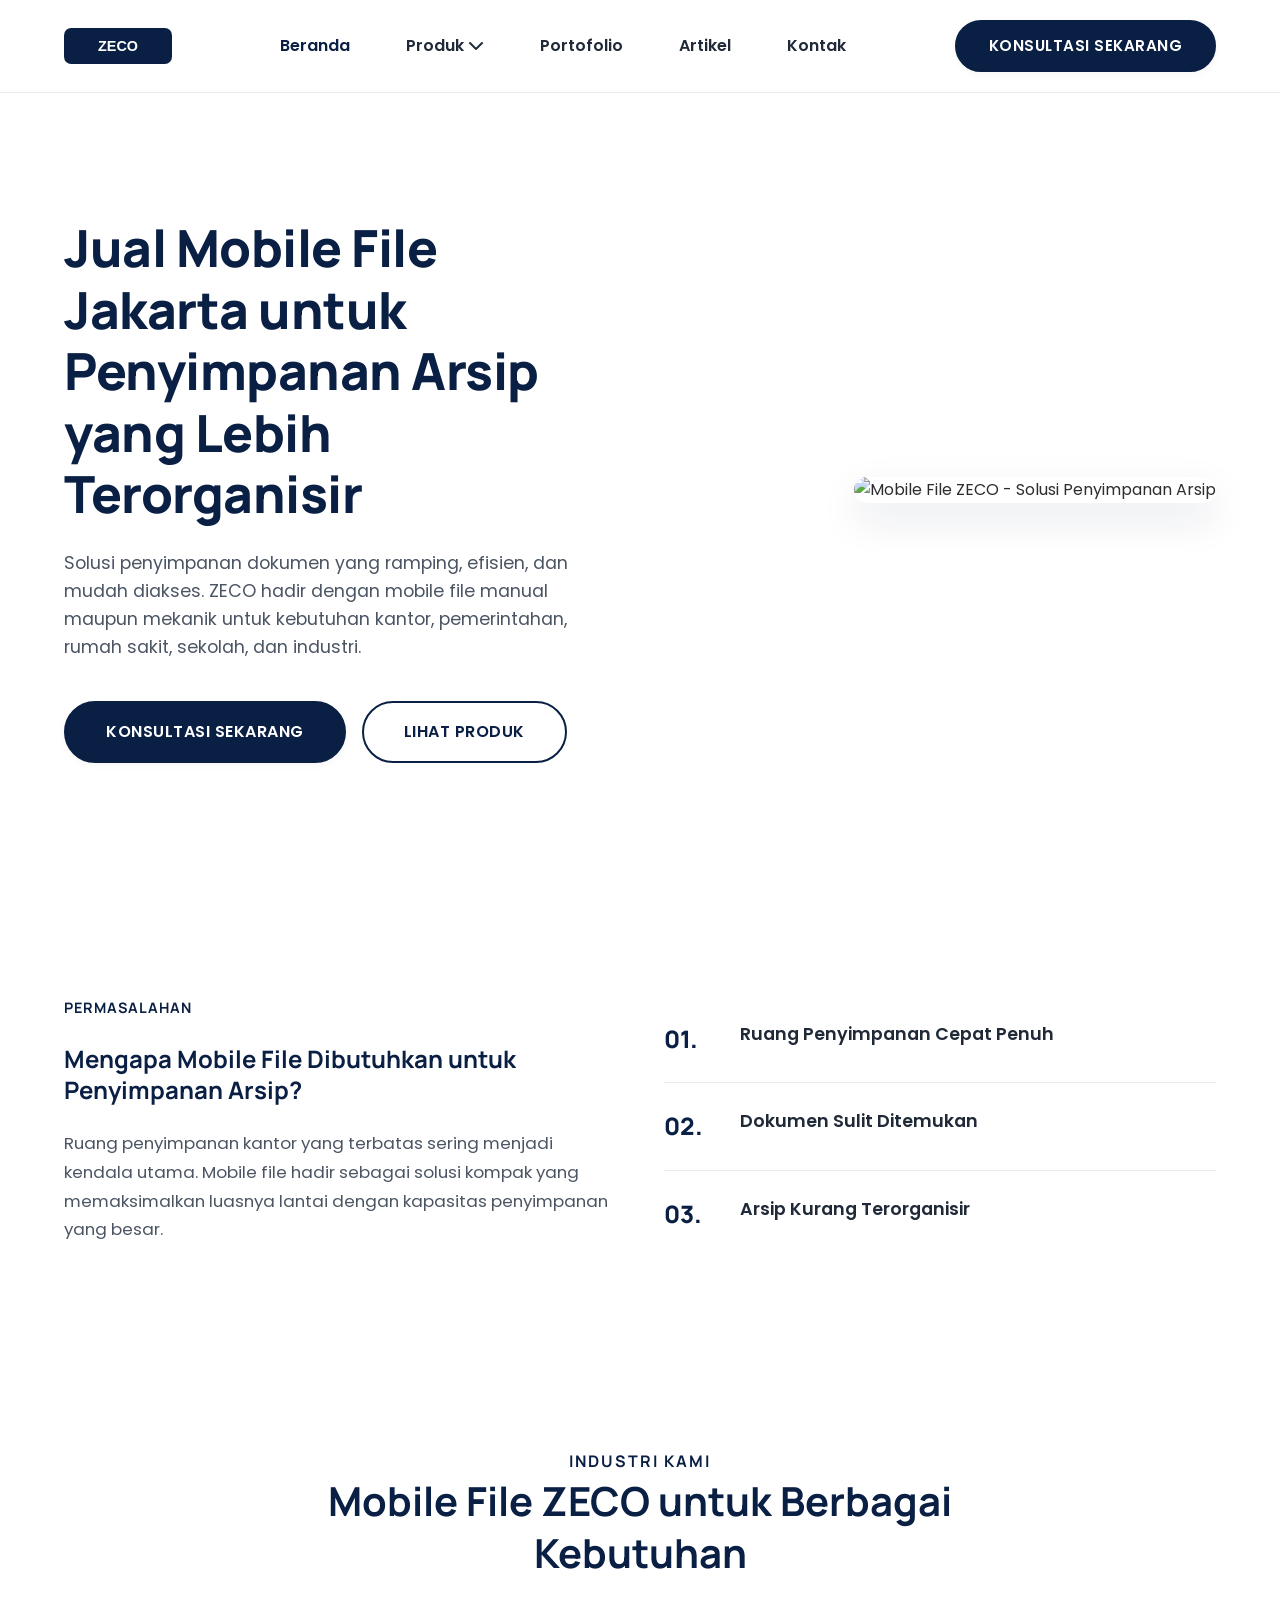
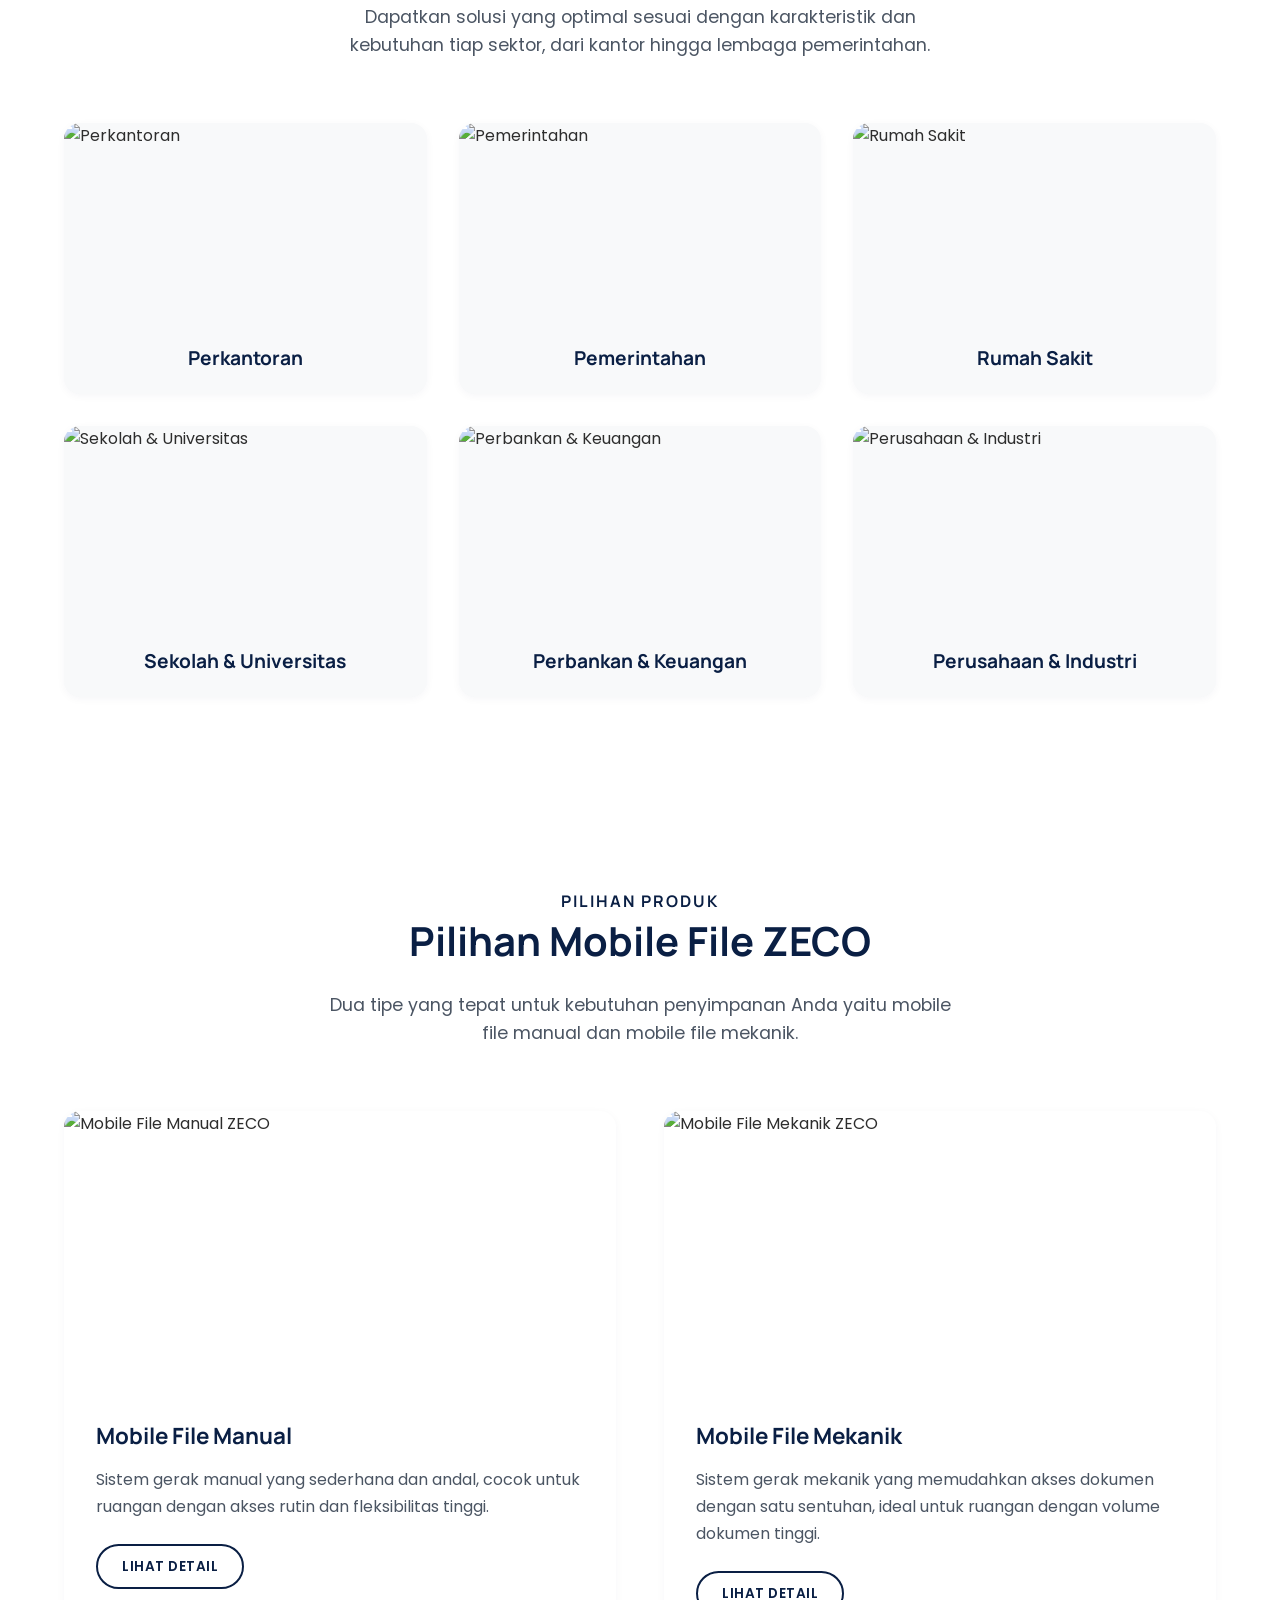
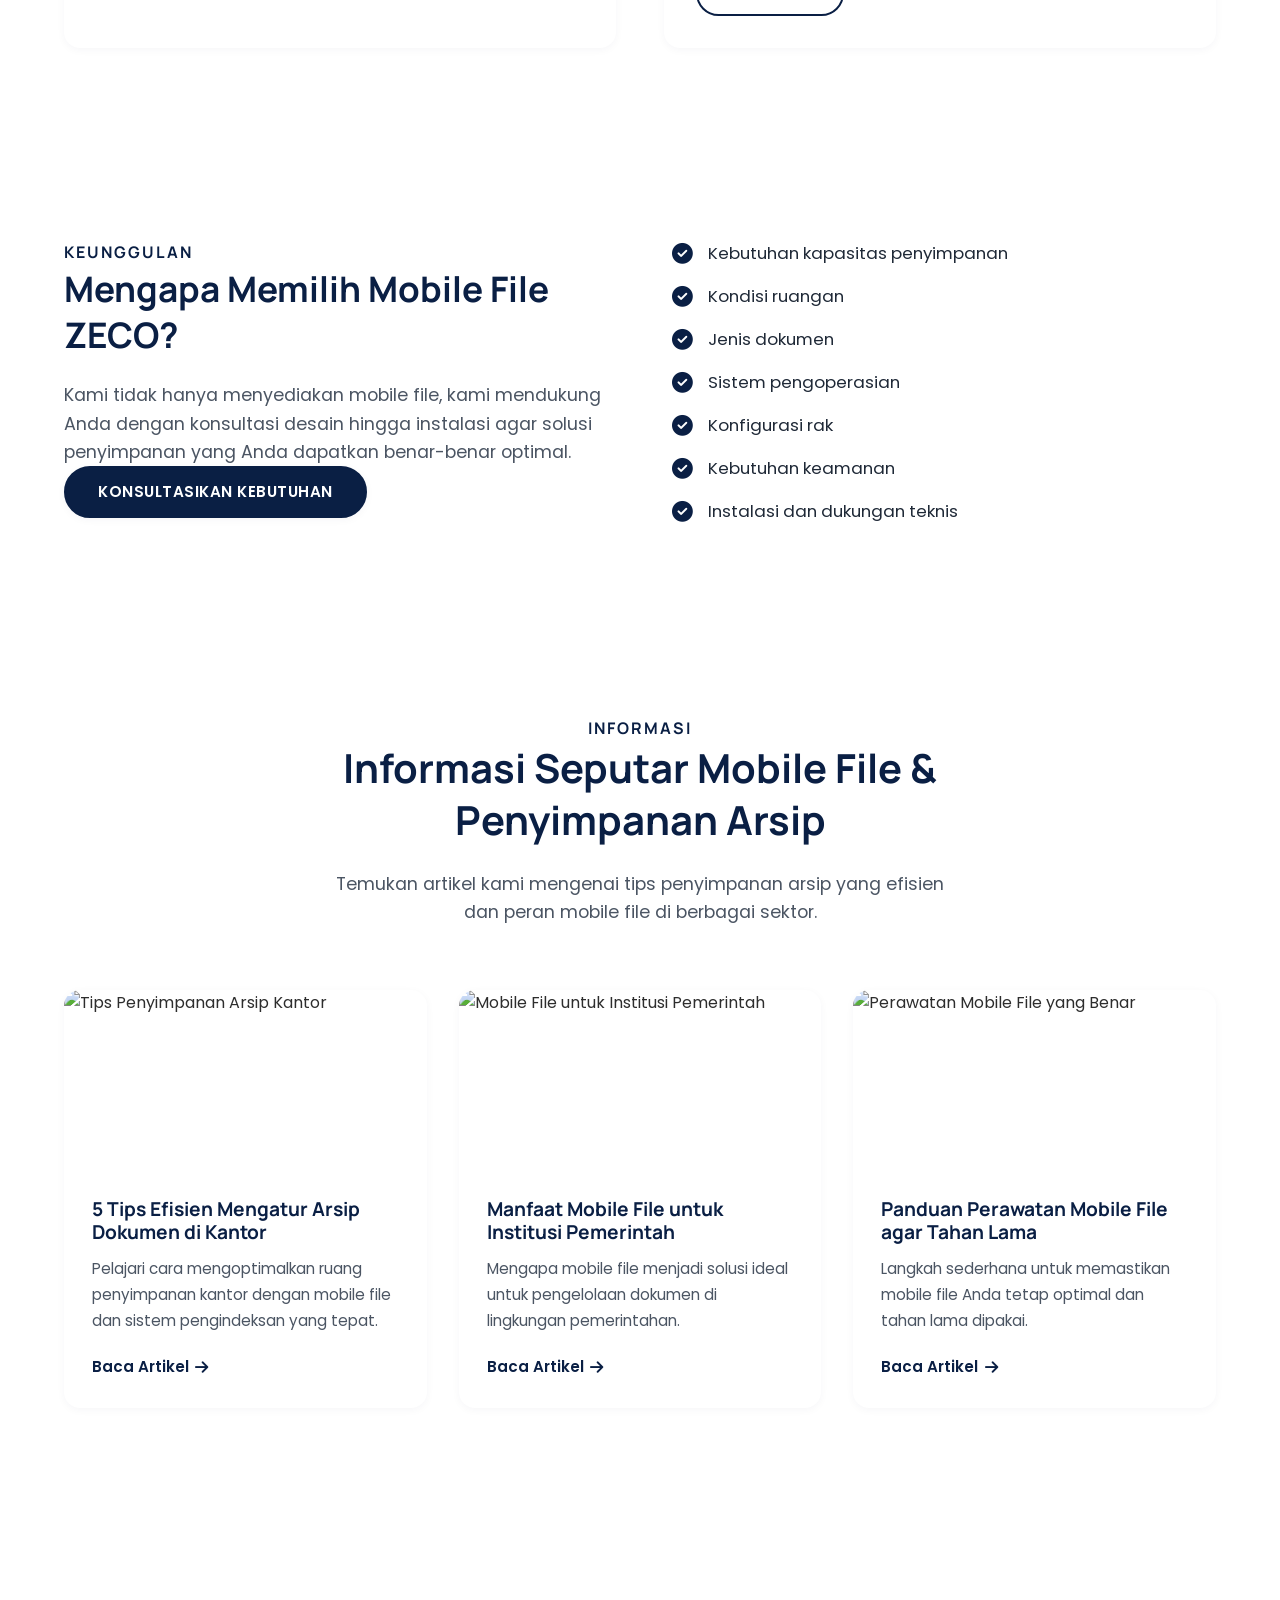
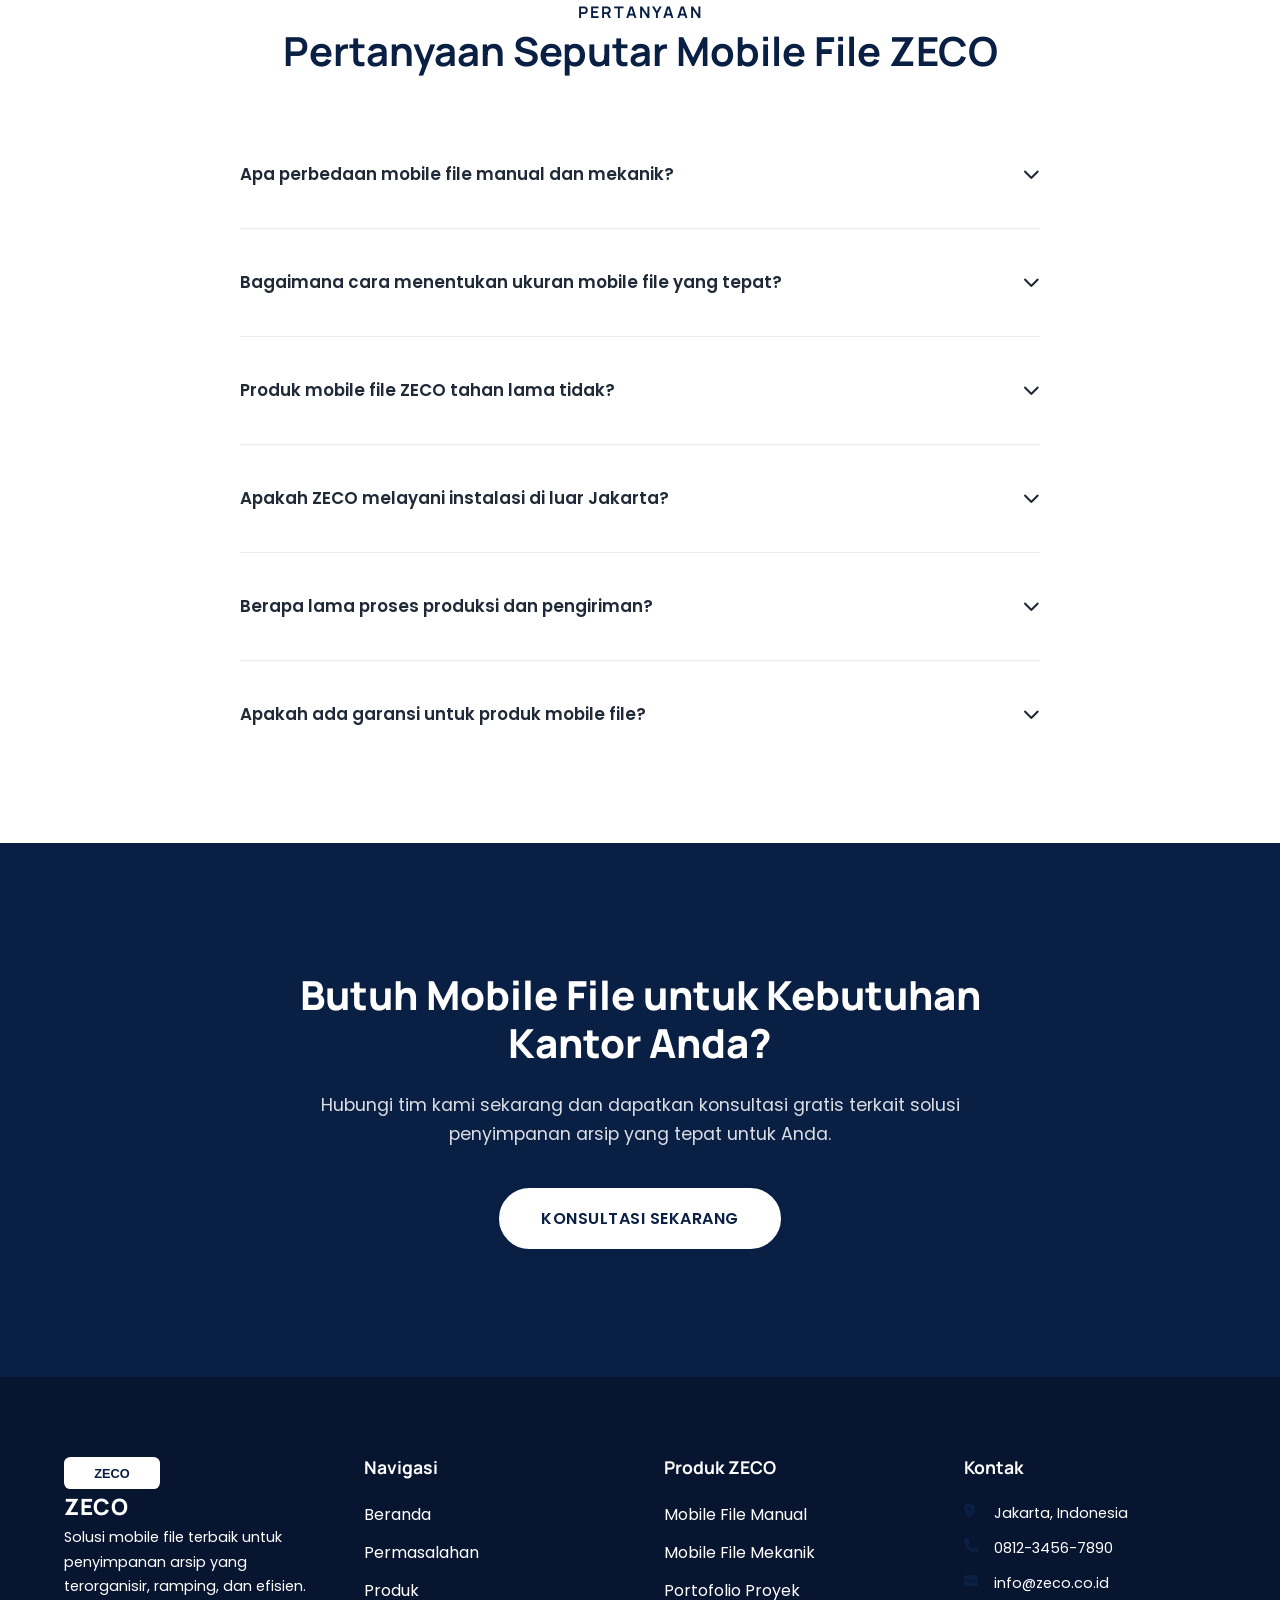
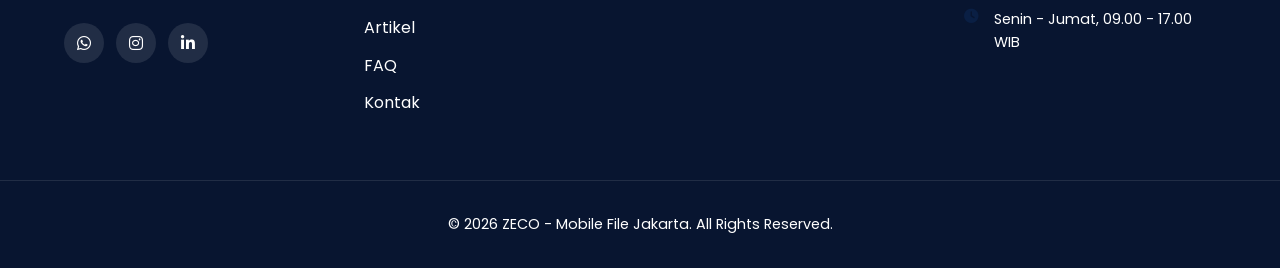
==== index.html @ 50d7a1a8 "Add files via upload" ====
<!DOCTYPE html>
<html lang="id">

<head>
    <meta charset="UTF-8">
    <meta name="viewport" content="width=device-width, initial-scale=1.0">
    <meta name="description" content="Jual Mobile File Jakarta untuk Penyimpanan Arsip yang Lebih Terorganisir - ZECO">
    <title>Jual Mobile File Jakarta &mdash; ZECO</title>
    <link rel="preconnect" href="https://fonts.googleapis.com">
    <link rel="preconnect" href="https://fonts.gstatic.com" crossorigin>
    <link href="https://fonts.googleapis.com/css2?family=Manrope:wght@300;400;500;600;700;800&family=Poppins:wght@300;400;500;600;700&display=swap" rel="stylesheet">
    <link rel="stylesheet" href="style.css">
    <link rel="stylesheet" href="https://cdnjs.cloudflare.com/ajax/libs/font-awesome/6.5.0/css/all.min.css">
</head>

<body>
    <!-- Preloader -->
    <div id="preloader">
        <div class="preloader-spinner"></div>
    </div>

    <!-- Header / Navigation -->
    <header class="header" id="header">
        <div class="container header-inner">
                        <div class="logo">
                <img src="logo-zeco.svg" alt="ZECO Logo" class="logo-img">
            </div>
            <nav class="navbar" id="navbar">
                <ul class="nav-menu">
                    <li class="nav-item"><a href="#home" class="nav-link active">Beranda</a></li>
                    <li class="nav-item dropdown">
                        <a href="#" class="nav-link drop-toggle">Produk <i class="fas fa-chevron-down dropdown-icon"></i></a>
                        <ul class="dropdown-menu">
                            <li><a href="#manual">Mobile File Manual</a></li>
                            <li><a href="#mekanik">Mobile File Mekanik</a></li>
                        </ul>
                    </li>
                    <li class="nav-item"><a href="#portfolio" class="nav-link">Portofolio</a></li>
                    <li class="nav-item"><a href="#articles" class="nav-link">Artikel</a></li>
                    <li class="nav-item"><a href="#contact" class="nav-link">Kontak</a></li>
                </ul>
                <div class="nav-close" id="nav-close"><i class="fas fa-times"></i></div>
            </nav>
            <div class="nav-toggle" id="nav-toggle"><i class="fas fa-bars"></i></div>
            <a href="#contact" class="btn btn-primary nav-btn">Konsultasi Sekarang</a>
        </div>
    </header>

    <!-- Hero Section -->
    <section class="hero" id="home">
        <div class="container hero-inner">
            <div class="hero-text animate-on-scroll">
                <h1 class="hero-title">Jual Mobile File Jakarta untuk Penyimpanan Arsip yang Lebih Terorganisir</h1>
                <p class="hero-description">
                    Solusi penyimpanan dokumen yang ramping, efisien, dan mudah diakses.
                    ZECO hadir dengan mobile file manual maupun mekanik untuk kebutuhan
                    kantor, pemerintahan, rumah sakit, sekolah, dan industri.
                </p>
                <div class="hero-buttons">
                    <a href="#contact" class="btn btn-primary btn-lg">Konsultasi Sekarang</a>
                    <a href="#choices" class="btn btn-outline btn-lg">Lihat Produk</a>
                </div>
            </div>
            <div class="hero-image animate-on-scroll">
                <img src="images/mobile-file-hero.png" alt="Mobile File ZECO - Solusi Penyimpanan Arsip">
            </div>
        </div>
    </section>


    
    <!-- Permasalahan Section -->
    <section class="section problems" id="problems">
        <div class="container">
            <div class="problems-grid">
                <div class="problems-text animate-on-scroll">
                    <span class="label">Permasalahan</span>
                    <h2 class="problems-title">Mengapa Mobile File Dibutuhkan untuk Penyimpanan Arsip?</h2>
                    <p class="problems-description">
                        Ruang penyimpanan kantor yang terbatas sering menjadi kendala utama.
                        Mobile file hadir sebagai solusi kompak yang memaksimalkan luasnya
                        lantai dengan kapasitas penyimpanan yang besar.
                    </p>
                </div>
                <div class="problems-list animate-on-scroll" style="animation-delay: 0.1s">
                    <div class="problem-item">
                        <span class="problem-number">01.</span>
                        <p class="problem-text">Ruang Penyimpanan Cepat Penuh</p>
                    </div>
                    <div class="problem-divider"></div>
                    <div class="problem-item" style="animation-delay: 0.2s">
                        <span class="problem-number">02.</span>
                        <p class="problem-text">Dokumen Sulit Ditemukan</p>
                    </div>
                    <div class="problem-divider"></div>
                    <div class="problem-item" style="animation-delay: 0.3s">
                        <span class="problem-number">03.</span>
                        <p class="problem-text">Arsip Kurang Terorganisir</p>
                    </div>
                </div>
            </div>
        </div>
    </section>



    <!-- Mobile File ZECO untuk Berbagai Kebutuhan -->
    <section class="section industries" id="portfolio">
        <div class="container">
            <div class="section-header">
                <span class="section-subtitle">Industri Kami</span>
                <h2 class="section-title">Mobile File ZECO untuk Berbagai Kebutuhan</h2>
                <p class="section-description">
                    Dapatkan solusi yang optimal sesuai dengan karakteristik dan kebutuhan
                    tiap sektor, dari kantor hingga lembaga pemerintahan.
                </p>
            </div>

            <div class="industries-grid">
                <div class="industry-card animate-on-scroll">
                    <div class="industry-image">
                        <img src="industry-office.jpg" alt="Perkantoran">
                    </div>
                    <h3 class="industry-title">Perkantoran</h3>
                </div>

                <div class="industry-card animate-on-scroll" style="animation-delay: 0.1s">
                    <div class="industry-image">
                        <img src="industry-government.jpg" alt="Pemerintahan">
                    </div>
                    <h3 class="industry-title">Pemerintahan</h3>
                </div>

                <div class="industry-card animate-on-scroll" style="animation-delay: 0.2s">
                    <div class="industry-image">
                        <img src="industry-hospital.jpg" alt="Rumah Sakit">
                    </div>
                    <h3 class="industry-title">Rumah Sakit</h3>
                </div>

                <div class="industry-card animate-on-scroll" style="animation-delay: 0.3s">
                    <div class="industry-image">
                        <img src="industry-school.jpg" alt="Sekolah & Universitas">
                    </div>
                    <h3 class="industry-title">Sekolah &amp; Universitas</h3>
                </div>

                <div class="industry-card animate-on-scroll" style="animation-delay: 0.4s">
                    <div class="industry-image">
                        <img src="industry-banking.jpg" alt="Perbankan & Keuangan">
                    </div>
                    <h3 class="industry-title">Perbankan &amp; Keuangan</h3>
                </div>

                <div class="industry-card animate-on-scroll" style="animation-delay: 0.5s">
                    <div class="industry-image">
                        <img src="industry-company.jpg" alt="Perusahaan & Industri">
                    </div>
                    <h3 class="industry-title">Perusahaan &amp; Industri</h3>
                </div>
            </div>
        </div>
    </section>


    <!-- Pilihan Mobile File ZECO -->
    <section class="section choices" id="choices">
        <div class="container">
            <div class="section-header">
                <span class="section-subtitle">Pilihan Produk</span>
                <h2 class="section-title">Pilihan Mobile File ZECO</h2>
                <p class="section-description">
                    Dua tipe yang tepat untuk kebutuhan penyimpanan Anda yaitu
                    mobile file manual dan mobile file mekanik.
                </p>
            </div>

            <div class="choices-grid">
                <div class="choice-card animate-on-scroll">
                    <div class="choice-image">
                        <img src="mobile-file-manual.jpg" alt="Mobile File Manual ZECO">
                    </div>
                    <div class="choice-content">
                        <h3 class="choice-title">Mobile File Manual</h3>
                        <p class="choice-description">
                            Sistem gerak manual yang sederhana dan andal, cocok untuk
                            ruangan dengan akses rutin dan fleksibilitas tinggi.
                        </p>
                        <a href="#contact" class="btn btn-outline btn-sm">Lihat Detail</a>
                    </div>
                </div>

                <div class="choice-card animate-on-scroll" style="animation-delay: 0.2s">
                    <div class="choice-image">
                        <img src="mobile-file-mekanik.jpg" alt="Mobile File Mekanik ZECO">
                    </div>
                    <div class="choice-content">
                        <h3 class="choice-title">Mobile File Mekanik</h3>
                        <p class="choice-description">
                            Sistem gerak mekanik yang memudahkan akses dokumen dengan
                            satu sentuhan, ideal untuk ruangan dengan volume dokumen
                            tinggi.
                        </p>
                        <a href="#contact" class="btn btn-outline btn-sm">Lihat Detail</a>
                    </div>
                </div>
            </div>
        </div>
    </section>


    <!-- Mengapa Memilih Mobile File ZECO? -->
    <section class="section why-choose" id="why-choose">
        <div class="container">
            <div class="why-grid">
                <div class="why-text animate-on-scroll">
                    <span class="section-subtitle">Keunggulan</span>
                    <h2 class="section-title why-title">Mengapa Memilih Mobile File ZECO?</h2>
                    <p class="section-description">
                        Kami tidak hanya menyediakan mobile file, kami mendukung
                        Anda dengan konsultasi desain hingga instalasi agar solusi
                        penyimpanan yang Anda dapatkan benar-benar optimal.
                    </p>
                    <a href="#contact" class="btn btn-primary">Konsultasikan Kebutuhan</a>
                </div>

                <div class="why-checklist animate-on-scroll" style="animation-delay: 0.2s">
                    <ul class="checklist">
                        <li class="checklist-item">
                            <i class="fas fa-check-circle"></i>
                            <span>Kebutuhan kapasitas penyimpanan</span>
                        </li>
                        <li class="checklist-item">
                            <i class="fas fa-check-circle"></i>
                            <span>Kondisi ruangan</span>
                        </li>
                        <li class="checklist-item">
                            <i class="fas fa-check-circle"></i>
                            <span>Jenis dokumen</span>
                        </li>
                        <li class="checklist-item">
                            <i class="fas fa-check-circle"></i>
                            <span>Sistem pengoperasian</span>
                        </li>
                        <li class="checklist-item">
                            <i class="fas fa-check-circle"></i>
                            <span>Konfigurasi rak</span>
                        </li>
                        <li class="checklist-item">
                            <i class="fas fa-check-circle"></i>
                            <span>Kebutuhan keamanan</span>
                        </li>
                        <li class="checklist-item">
                            <i class="fas fa-check-circle"></i>
                            <span>Instalasi dan dukungan teknis</span>
                        </li>
                    </ul>
                </div>
            </div>
        </div>
    </section>


    <!-- Artikel Section -->
    <section class="section articles" id="articles">
        <div class="container">
            <div class="section-header">
                <span class="section-subtitle">Informasi</span>
                <h2 class="section-title">Informasi Seputar Mobile File &amp; Penyimpanan Arsip</h2>
                <p class="section-description">
                    Temukan artikel kami mengenai tips penyimpanan arsip yang
                    efisien dan peran mobile file di berbagai sektor.
                </p>
            </div>

            <div class="articles-grid">
                <div class="article-card animate-on-scroll">
                    <div class="article-image">
                        <img src="article-1.jpg" alt="Tips Penyimpanan Arsip Kantor">
                    </div>
                    <div class="article-content">
                        <h3 class="article-title">5 Tips Efisien Mengatur Arsip Dokumen di Kantor</h3>
                        <p class="article-description">
                            Pelajari cara mengoptimalkan ruang penyimpanan kantor
                            dengan mobile file dan sistem pengindeksan yang tepat.
                        </p>
                        <a href="#" class="article-link">Baca Artikel <i class="fas fa-arrow-right"></i></a>
                    </div>
                </div>

                <div class="article-card animate-on-scroll" style="animation-delay: 0.1s">
                    <div class="article-image">
                        <img src="article-2.jpg" alt="Mobile File untuk Institusi Pemerintah">
                    </div>
                    <div class="article-content">
                        <h3 class="article-title">Manfaat Mobile File untuk Institusi Pemerintah</h3>
                        <p class="article-description">
                            Mengapa mobile file menjadi solusi ideal untuk
                            pengelolaan dokumen di lingkungan pemerintahan.
                        </p>
                        <a href="#" class="article-link">Baca Artikel <i class="fas fa-arrow-right"></i></a>
                    </div>
                </div>

                <div class="article-card animate-on-scroll" style="animation-delay: 0.2s">
                    <div class="article-image">
                        <img src="article-3.jpg" alt="Perawatan Mobile File yang Benar">
                    </div>
                    <div class="article-content">
                        <h3 class="article-title">Panduan Perawatan Mobile File agar Tahan Lama</h3>
                        <p class="article-description">
                            Langkah sederhana untuk memastikan mobile file Anda
                            tetap optimal dan tahan lama dipakai.
                        </p>
                        <a href="#" class="article-link">Baca Artikel <i class="fas fa-arrow-right"></i></a>
                    </div>
                </div>
            </div>
        </div>
    </section>


    <!-- FAQ Section -->
    <section class="section faq" id="faq">
        <div class="container">
            <div class="section-header">
                <span class="section-subtitle">Pertanyaan</span>
                <h2 class="section-title">Pertanyaan Seputar Mobile File ZECO</h2>
            </div>

            <div class="faq-container">
                <div class="faq-item">
                    <div class="faq-question">
                        <span>Apa perbedaan mobile file manual dan mekanik?</span>
                        <i class="fas fa-chevron-down faq-icon"></i>
                    </div>
                    <div class="faq-answer">
                        <p>Mobile file manual digerakkan secara langsung oleh pengguna,
                            sedangkan mobile file mekanik menggunakan mekanisme roda
                            gigi atau sistem gesek untuk perpindahan yang lebih halus
                            dan mudah.</p>
                    </div>
                </div>

                <div class="faq-divider"></div>

                <div class="faq-item">
                    <div class="faq-question">
                        <span>Bagaimana cara menentukan ukuran mobile file yang tepat?</span>
                        <i class="fas fa-chevron-down faq-icon"></i>
                    </div>
                    <div class="faq-answer">
                        <p>Kami memberikan konsultasi gratis untuk menghitung
                            kebutuhan kapasitas, dimensi ruangan, dan jenis dokumen
                                                        agar mobile file yang dipilih memenuhi kebutuhan Anda.</p>
                    </div>
                </div>

                <div class="faq-divider"></div>

                <div class="faq-item">
                    <div class="faq-question">
                        <span>Produk mobile file ZECO tahan lama tidak?</span>
                        <i class="fas fa-chevron-down faq-icon"></i>
                    </div>
                    <div class="faq-answer">
                        <p>Ya. Mobile file ZECO dirancang menggunakan bahan
                            premium yang tahan lama, dilengkapi dengan sistem
                            melintas yang licin dan awut terukur untuk penggunaan
                            intensif.</p>
                    </div>
                </div>

                <div class="faq-divider"></div>

                <div class="faq-item">
                    <div class="faq-question">
                        <span>Apakah ZECO melayani instalasi di luar Jakarta?</span>
                        <i class="fas fa-chevron-down faq-icon"></i>
                    </div>
                    <div class="faq-answer">
                        <p>ZECO melayani penyampaian dan instalasi mobile file
                            ke seluruh wilayah Jabodetabek dan kota-kota besar
                            di Indonesia. Silakan konsultasi wilayah Anda.</p>
                    </div>
                </div>

                <div class="faq-divider"></div>

                <div class="faq-item">
                    <div class="faq-question">
                        <span>Berapa lama proses produksi dan pengiriman?</span>
                        <i class="fas fa-chevron-down faq-icon"></i>
                    </div>
                    <div class="faq-answer">
                        <p>Produksi standar membutuhkan 4-6 minggu, sedangkan
                            pengiriman dan instalasi memakan waktu 1-2 minggu
                            tergantung lokasi. Kami juga menyediakan opsi ekspres.</p>
                    </div>
                </div>

                <div class="faq-divider"></div>

                <div class="faq-item">
                    <div class="faq-question">
                        <span>Apakah ada garansi untuk produk mobile file?</span>
                        <i class="fas fa-chevron-down faq-icon"></i>
                    </div>
                    <div class="faq-answer">
                        <p>ZECO memberikan garansi struktural selama 3 tahun dan
                            garansi mekanik selama 1 tahun untuk semua produk
                            mobile file kami.</p>
                    </div>
                </div>
            </div>
        </div>
    </section>

    <!-- CTA Section -->
    <section class="section cta" id="contact">
        <div class="container cta-content">
            <h2 class="cta-title">Butuh Mobile File untuk Kebutuhan Kantor Anda?</h2>
            <p class="cta-description">
                Hubungi tim kami sekarang dan dapatkan konsultasi gratis terkait
                solusi penyimpanan arsip yang tepat untuk Anda.
            </p>
            <a href="#contact" class="btn btn-primary btn-lg">Konsultasi Sekarang</a>
        </div>
    </section>


    <!-- Footer -->
    <footer class="footer">
        <div class="container footer-inner">
            <div class="footer-col footer-brand">
                <div class="footer-logo">
                    <img src="logo-zeco-white.svg" alt="ZECO Logo">
                    <span class="logo-text">ZECO</span>
                </div>
                <p class="footer-description">
                    Solusi mobile file terbaik untuk penyimpanan arsip yang
                    terorganisir, ramping, dan efisien.
                </p>
                <div class="social-links">
                    <a href="#"><i class="fab fa-whatsapp"></i></a>
                    <a href="#"><i class="fab fa-instagram"></i></a>
                    <a href="#"><i class="fab fa-linkedin-in"></i></a>
                </div>
            </div>

            <div class="footer-col">
                <h4 class="footer-title">Navigasi</h4>
                <ul class="footer-menu">
                    <li><a href="#home">Beranda</a></li>
                    <li><a href="#problems">Permasalahan</a></li>
                    <li><a href="#choices">Produk</a></li>
                    <li><a href="#articles">Artikel</a></li>
                    <li><a href="#faq">FAQ</a></li>
                    <li><a href="#contact">Kontak</a></li>
                </ul>
            </div>

            <div class="footer-col">
                <h4 class="footer-title">Produk ZECO</h4>
                <ul class="footer-menu">
                    <li><a href="#manual">Mobile File Manual</a></li>
                    <li><a href="#mekanik">Mobile File Mekanik</a></li>
                    <li><a href="#portfolio">Portofolio Proyek</a></li>
                </ul>
            </div>

            <div class="footer-col">
                <h4 class="footer-title">Kontak</h4>
                <ul class="footer-contact">
                    <li>
                        <i class="fas fa-map-marker-alt"></i>
                        <span>Jakarta, Indonesia</span>
                    </li>
                    <li>
                        <i class="fas fa-phone"></i>
                        <a href="https://wa.me/6281234567890">0812-3456-7890</a>
                    </li>
                    <li>
                        <i class="fas fa-envelope"></i>
                        <a href="mailto:info@zeco.co.id">info@zeco.co.id</a>
                    </li>
                    <li>
                        <i class="fas fa-clock"></i>
                        <span>Senin - Jumat, 09.00 - 17.00 WIB</span>
                    </li>
                </ul>
            </div>
        </div>

        <div class="footer-bottom">
            <div class="container">
                <p class="footer-copyright">
                    &copy; 2026 ZECO - Mobile File Jakarta. All Rights Reserved.
                </p>
            </div>
        </div>
    </footer>

    <!-- Back to Top -->
    <div class="back-to-top" id="backToTop">
        <i class="fas fa-arrow-up"></i>
    </div>

    <script src="script.js"></script>
</body>

</html>
---- style.css ----
/* ===== RESET & BASE ===== */
*,
*::before,
*::after {
    margin: 0;
    padding: 0;
    box-sizing: border-box;
}

html {
    scroll-behavior: smooth;
}

body {
    font-family: 'Poppins', sans-serif;
    font-size: 16px;
    line-height: 1.6;
    color: #2d2d2d;
    background-color: #ffffff;
    overflow-x: hidden;
    font-weight: 400;
}

h1, h2, h3, h4, h5, h6 {
    font-family: 'Manrope', sans-serif;
    font-weight: 700;
    line-height: 1.2;
}

img {
    max-width: 100%;
    display: block;
}

a {
    text-decoration: none;
    color: inherit;
}

ul {
    list-style: none;
}

button {
    cursor: pointer;
    border: none;
    background: none;
    font-family: inherit;
}

/* ===== COLORS ===== */
:root {
    --navy: #0a1f44;
    --navy-light: #1d3a78;
    --navy-dark: #081530;
    --white: #ffffff;
    --gray-light: #f8f9fa;
    --gray: #e8e9ec;
    --gray-dark: #6b7280;
    --text-dark: #1f2937;
    --text-light: #4b5563;
    --shadow-sm: 0 2px 8px rgba(10, 31, 68, 0.04);
    --shadow-md: 0 8px 24px rgba(10, 31, 68, 0.06);
    --shadow-lg: 0 16px 40px rgba(10, 31, 68, 0.1);
}

/* ===== CONTAINER ===== */
.container {
    width: min(90%, 1200px);
    margin-inline: auto;
}

.header-inner {
    display: flex;
    align-items: center;
    justify-content: space-between;
    padding-block: 1.25rem;
}

.section {
    padding-block: 6rem;
    position: relative;
}

.section-header {
    text-align: center;
    margin-bottom: 4rem;
}

.section-subtitle {
    color: var(--navy);
    font-weight: 700;
    font-size: 1rem;
    letter-spacing: 2px;
    text-transform: uppercase;
    margin-bottom: 1rem;
    font-family: 'Manrope', sans-serif;
}

.section-title {
    font-size: clamp(1.8rem, 4vw, 2.5rem);
    font-weight: 700;
    color: var(--navy);
    max-width: 720px;
    margin-inline: auto;
    line-height: 1.3;
}

.section-description {
    font-size: 1.1rem;
    color: var(--text-light);
    max-width: 640px;
    margin-inline: auto;
    margin-top: 1.5rem;
}

/* ===== PRELOADER ===== */
#preloader {
    position: fixed;
    inset: 0;
    background: var(--navy);
    display: flex;
    align-items: center;
    justify-content: center;
    z-index: 9999;
    transition: opacity 0.6s ease, visibility 0.6s ease;
}

#preloader.fade-out {
    opacity: 0;
    visibility: hidden;
}

.preloader-spinner {
    width: 48px;
    height: 48px;
    border: 3px solid rgba(255, 255, 255, 0.3);
    border-top-color: var(--white);
    border-radius: 50%;
    animation: spin 1s linear infinite;
}

@keyframes spin {
    to {
        transform: rotate(360deg);
    }
}

/* ===== HEADER / NAVIGATION ===== */
.header {
    position: fixed;
    top: 0;
    left: 0;
    width: 100%;
    background: rgba(255, 255, 255, 0.9);
    backdrop-filter: blur(12px);
    border-bottom: 1px solid var(--gray);
    z-index: 1000;
    transition: all 0.3s ease;
}

.header.scrolled {
    background: rgba(255, 255, 255, 0.95);
    box-shadow: var(--shadow-md);
    border-color: rgba(10, 31, 68, 0.08);
}

.logo {
    display: flex;
    align-items: center;
    gap: 0.75rem;
}

.logo-img {
    height: 36px;
    width: auto;
}

.logo-text {
    font-size: 1.4rem;
    font-weight: 800;
    color: var(--navy);
    font-family: 'Manrope', sans-serif;
    letter-spacing: 1px;
}

/* Navbar - Mobile First */
.navbar {
    position: fixed;
    inset: 0;
    background: var(--navy);
    display: flex;
    flex-direction: column;
    align-items: center;
    justify-content: center;
    gap: 2rem;
    z-index: 999;
    opacity: 0;
    visibility: hidden;
    transition: all 0.4s ease;
}

.navbar.active {
    opacity: 1;
    visibility: visible;
}

.nav-menu {
    display: none;
    flex-direction: column;
    gap: 1.5rem;
    text-align: center;
}

.navbar.active .nav-menu {
    display: flex;
}

.nav-link {
    font-size: 1.4rem;
    font-weight: 600;
    color: var(--white);
    padding: 0.5rem 1rem;
    border-radius: 6px;
    transition: all 0.3s ease;
}

.nav-link:hover {
    color: var(--navy);
    background: var(--white);
}

.nav-link.active {
    color: var(--navy);
    background: var(--white);
}

.nav-close {
    position: absolute;
    top: 1.5rem;
    right: 1.5rem;
    font-size: 1.5rem;
    color: var(--white);
    cursor: pointer;
}

.nav-toggle {
    display: block;
    font-size: 1.4rem;
    color: var(--navy);
    cursor: pointer;
}

.nav-btn {
    display: none;
}

/* Desktop Navigation (768px+) */
@media (min-width: 769px) {
    .navbar {
        position: static;
        display: block;
        background: transparent;
        flex-direction: row;
        align-items: center;
        justify-content: flex-end;
        gap: 0;
        width: auto;
        opacity: 1;
        visibility: visible;
        padding: 0;
    }

    .nav-menu {
        display: flex !important;
        flex-direction: row;
        gap: 1.5rem;
        text-align: left;
    }

    .nav-link {
        font-size: 1rem;
        color: var(--text-dark);
        padding: 0.5rem 1rem;
        border-radius: 6px;
    }

    .nav-link.active {
        color: var(--navy);
    }

    .nav-link:hover {
        color: var(--navy);
        background: var(--gray-light);
    }

    .nav-close {
        display: none;
    }

    .nav-toggle {
        display: none;
    }

        .nav-btn {
        display: inline-block;
    }
}

/* ===== DROPDOWN MENU ===== */
.dropdown {
    position: relative;
}

.dropdown-menu {
    position: absolute;
    top: 100%;
    right: 0;
    background: var(--white);
    border-radius: 12px;
    padding: 0.5rem;
    min-width: 200px;
    opacity: 0;
    visibility: hidden;
    transform: translateY(-10px);
    transition: all 0.3s ease;
    box-shadow: var(--shadow-lg);
    z-index: 10;
    border: 1px solid var(--gray);
}

.dropdown:hover .dropdown-menu,
.dropdown.open .dropdown-menu {
    opacity: 1;
    visibility: visible;
    transform: translateY(0);
}

.dropdown-menu a {
    display: block;
    padding: 0.75rem 1rem;
    font-size: 0.95rem;
    color: var(--text-dark);
    transition: all 0.2s ease;
}

.dropdown-menu a:hover {
    background: var(--navy);
    color: var(--white);
    border-radius: 8px;
}

.dropdown-icon {
    transition: transform 0.3s ease;
}

.dropdown:hover .dropdown-icon,
.dropdown.open .dropdown-icon {
    transform: rotate(180deg);
}

/* Mobile dropdown */
@media (max-width: 768px) {
    .dropdown-menu {
        position: static;
        opacity: 0;
        visibility: hidden;
        transform: none;
        box-shadow: none;
        border: none;
        padding: 0;
        min-width: 0;
        background: transparent;
        max-height: 0;
        overflow: hidden;
        transition: max-height 0.3s ease, opacity 0.3s ease;
    }

    .dropdown.open .dropdown-menu {
        max-height: 500px;
        opacity: 1;
        visibility: visible;
        display: block;
    }

    .dropdown-menu a {
        color: var(--text-light);
        padding: 0.5rem 1rem;
    }
}

/* ===== BUTTONS ===== */
.btn {
    display: inline-flex;
    align-items: center;
    justify-content: center;
    gap: 0.5rem;
    padding: 0.75rem 2rem;
    border-radius: 50px;
    font-weight: 600;
    font-size: 0.95rem;
    text-transform: uppercase;
    letter-spacing: 0.5px;
    transition: all 0.3s ease;
    border: 2px solid transparent;
    cursor: pointer;
    white-space: nowrap;
    font-family: 'Poppins', sans-serif;
}

.btn-primary {
    background: var(--navy);
    color: var(--white);
    border-color: var(--navy);
    box-shadow: var(--shadow-sm);
}

.btn-primary:hover {
    background: var(--navy-dark);
    border-color: var(--navy-dark);
    transform: translateY(-2px);
    box-shadow: var(--shadow-md);
}

.btn-outline {
    background: transparent;
    color: var(--navy);
    border-color: var(--navy);
}

.btn-outline:hover {
    background: var(--navy);
    color: var(--white);
    transform: translateY(-2px);
}

.btn-lg {
    padding: 1rem 2.5rem;
    font-size: 1rem;
    border-radius: 50px;
}

/* Button in CTA (white bg) */
.cta .btn-primary {
    background: var(--white);
    color: var(--navy);
    border-color: var(--white);
}

.cta .btn-primary:hover {
    background: #f0f4f8;
    color: var(--navy-dark);
}

/* ===== HERO SECTION ===== */
.hero {
    min-height: 100vh;
    display: flex;
    align-items: center;
    padding-top: 5rem;
}

.hero-inner {
    display: grid;
    grid-template-columns: 1fr 1fr;
    gap: 4rem;
    align-items: center;
}

.hero-title {
    font-size: clamp(2rem, 5vw, 3.2rem);
    font-weight: 800;
    color: var(--navy);
    letter-spacing: -0.5px;
    margin-bottom: 1.5rem;
    line-height: 1.2;
}

.hero-description {
    font-size: 1.1rem;
    color: var(--text-light);
    margin-bottom: 2.5rem;
    max-width: 560px;
}

.hero-buttons {
    display: flex;
    gap: 1rem;
    flex-wrap: wrap;
}

.hero-image {
    justify-self: end;
}

.hero-image img {
    max-width: 480px;
    width: 100%;
    border-radius: 16px;
    box-shadow: var(--shadow-lg);
}

/* ===== PROBLEMS SECTION ===== */
.problems-grid {
    display: grid;
    grid-template-columns: 1fr 1fr;
    gap: 3rem;
    align-items: start;
}

.problems-header {
    text-align: left;
    margin-bottom: 3rem;
    display: none;
}

.label {
    display: inline-block;
    color: var(--navy);
    font-weight: 700;
    font-size: 0.9rem;
    text-transform: uppercase;
    letter-spacing: 1px;
    font-family: 'Manrope', sans-serif;
    margin-bottom: 1.5rem;
}

.problems-text {
    display: flex;
    flex-direction: column;
}

.problems-title {
    font-size: clamp(1.2rem, 3vw, 1.5rem);
    font-weight: 700;
    color: var(--navy);
    margin-bottom: 1.5rem;
    line-height: 1.3;
    font-family: 'Manrope', sans-serif;
}

.problems-description {
    font-size: 1.05rem;
    color: var(--text-light);
    line-height: 1.7;
}

.problems-list {
    display: flex;
    flex-direction: column;
}

.problem-item {
    display: flex;
    align-items: flex-start;
    gap: 1rem;
    padding: 1.5rem 0;
}

.problem-number {
    font-size: 1.5rem;
    font-weight: 800;
    color: var(--navy);
    font-family: 'Manrope', sans-serif;
    min-width: 60px;
}

.problem-text {
    font-size: 1.1rem;
    font-weight: 600;
    color: var(--text-dark);
    margin: 0;
}

.problem-divider {
    width: 100%;
    height: 1px;
    background: var(--gray);
}

/* ===== INDUSTRIES GRID ===== */
.industries-grid {
    display: grid;
    grid-template-columns: repeat(3, 1fr);
    gap: 2rem;
}

.industry-card {
    background: var(--gray-light);
    border-radius: 16px;
    overflow: hidden;
    box-shadow: var(--shadow-sm);
    transition: all 0.3s ease;
    opacity: 0;
    transform: translateY(20px);
}

.industry-card.in-view {
    opacity: 1;
    transform: translateY(0);
}

.industry-card:hover {
    transform: translateY(-8px);
    box-shadow: var(--shadow-md);
}

.industry-image {
    width: 100%;
    height: 200px;
    overflow: hidden;
}

.industry-image img {
    width: 100%;
    height: 100%;
    object-fit: cover;
    transition: transform 0.5s ease;
}

.industry-card:hover .industry-image img {
    transform: scale(1.05);
}

.industry-title {
    font-size: 1.2rem;
    font-weight: 700;
    color: var(--navy);
    padding: 1.5rem;
    margin: 0;
    font-family: 'Manrope', sans-serif;
    text-align: center;
}

/* ===== ANIMATION ===== */
.animate-on-scroll {
    opacity: 0;
    transform: translateY(30px);
    transition: opacity 0.7s ease, transform 0.7s ease;
}


.animate-on-scroll.in-view {
    opacity: 1;
    transform: translateY(0);
}

/* ===== CHOICES SECTION ===== */
.choices-grid {
    display: grid;
    grid-template-columns: 1fr 1fr;
    gap: 3rem;
}

.choice-card {
    background: var(--white);
    border-radius: 16px;
    overflow: hidden;
    box-shadow: var(--shadow-sm);
    transition: all 0.3s ease;
    opacity: 0;
    transform: translateY(20px);
}

.choice-card.in-view {
    opacity: 1;
    transform: translateY(0);
}

.choice-card:hover {
    transform: translateY(-8px);
    box-shadow: var(--shadow-md);
}

.choice-image {
    width: 100%;
    height: 280px;
    overflow: hidden;
}

.choice-image img {
    width: 100%;
    height: 100%;
    object-fit: cover;
    transition: transform 0.5s ease;
}

.choice-card:hover .choice-image img {
    transform: scale(1.05);
}

.choice-content {
    padding: 2rem;
}

.choice-title {
    font-size: 1.4rem;
    font-weight: 700;
    color: var(--navy);
    margin-bottom: 1rem;
    font-family: 'Manrope', sans-serif;
}

.choice-description {
    font-size: 1rem;
    color: var(--text-light);
    margin-bottom: 1.5rem;
    line-height: 1.7;
}


.btn-sm {
    padding: 0.6rem 1.5rem;
    font-size: 0.85rem;
    border-radius: 40px;
}

/* ===== WHY CHOOSE SECTION ===== */
.why-grid {
    display: grid;
    grid-template-columns: 1fr 1fr;
    gap: 4rem;
    align-items: start;
}

.why-title {
    font-size: clamp(1.5rem, 4vw, 2.2rem);
    max-width: 560px;
    margin-bottom: 1.5rem;
}

.why-checklist {
    display: flex;
    flex-direction: column;
    justify-content: center;
}

.checklist {
    display: flex;
    flex-direction: column;
    gap: 1rem;
}

.checklist-item {
    display: flex;
    align-items: center;
    gap: 0.75rem;
    font-size: 1.05rem;
    color: var(--text-dark);
}


.checklist-item i {
    color: var(--navy);
    font-size: 1.3rem;
    min-width: 24px;
}

/* ===== ARTICLES SECTION ===== */
.articles-grid {
    display: grid;
    grid-template-columns: repeat(3, 1fr);
    gap: 2rem;
}

.article-card {
    background: var(--white);
    border-radius: 16px;
    overflow: hidden;
    box-shadow: var(--shadow-sm);
    transition: all 0.3s ease;
    opacity: 0;
    transform: translateY(20px);
}

.article-card.in-view {
    opacity: 1;
    transform: translateY(0);
}

.article-card:hover {
    transform: translateY(-8px);
    box-shadow: var(--shadow-md);
}

.article-image {
    width: 100%;
    height: 180px;
    overflow: hidden;
}

.article-image img {
    width: 100%;
    height: 100%;
    object-fit: cover;
    transition: transform 0.5s ease;
}

.article-card:hover .article-image img {
    transform: scale(1.05);
}

.article-content {
    padding: 1.75rem;
}

.article-title {
    font-size: 1.2rem;
    font-weight: 700;
    color: var(--navy);
    margin-bottom: 0.75rem;
    font-family: 'Manrope', sans-serif;
}

.article-description {
    font-size: 0.95rem;
    color: var(--text-light);
    margin-bottom: 1.25rem;
    line-height: 1.7;
}

.article-link {
    color: var(--navy);
    font-weight: 600;
    font-size: 0.95rem;
    display: inline-flex;
    align-items: center;
    gap: 0.4rem;
    transition: all 0.3s ease;
}


.article-link:hover {
    gap: 0.6rem;
    color: var(--navy-dark);
}

/* ===== FAQ SECTION ===== */
.faq-container {
    max-width: 800px;
    margin-inline: auto;
}

.faq-item {
    opacity: 0;
    transform: translateY(20px);
    transition: opacity 0.7s ease, transform 0.7s ease;
}

.faq-item.in-view {
    opacity: 1;
    transform: translateY(0);
}

.faq-divider {
    width: 100%;
    height: 1px;
    background: var(--gray);
    margin-inline: auto;
    margin-block: 1.25rem;
}

.faq-question {
    display: flex;
    justify-content: space-between;
    align-items: center;
    width: 100%;
    padding: 1.25rem 0;
    font-size: 1.05rem;
    font-weight: 600;
    color: var(--text-dark);
    cursor: pointer;
    text-align: left;
    transition: color 0.3s ease;
}

.faq-question:hover {
    color: var(--navy);
}

.faq-icon {
    transition: transform 0.3s ease;
}

.faq-item.active .faq-icon {
    transform: rotate(-180deg);
}

.faq-answer {
    max-height: 0;
    overflow: hidden;
    transition: max-height 0.4s ease;
}

.faq-item.active .faq-answer {
    max-height: 500px;
}

.faq-answer p {
    padding: 0 0 1.25rem 0;
    color: var(--text-light);
    font-size: 0.95rem;
    line-height: 1.7;
}

/* ===== CTA SECTION ===== */
.cta {
    background: var(--navy);
    text-align: center;
    padding-block: 8rem;
}

.cta-content {
    max-width: 720px;
    margin-inline: auto;
}

.cta-title {
    font-size: clamp(1.8rem, 5vw, 2.5rem);
    font-weight: 800;
    color: var(--white);
    margin-bottom: 1.5rem;
    font-family: 'Manrope', sans-serif;
    line-height: 1.2;
}

.cta-description {
    font-size: 1.1rem;
    color: rgba(255, 255, 255, 0.85);
    margin-bottom: 2.5rem;
}

/* ===== FOOTER ===== */
.footer {
    background: var(--navy-dark);
    color: var(--white);
    padding-block: 5rem 2rem;
}

.footer-inner {
    display: grid;
    grid-template-columns: repeat(4, 1fr);
    gap: 3rem;
}

.footer-brand .logo-text {
    color: var(--white);
}

.footer-logo img {
    height: 32px;
}

.footer-description {
    color: var(--dark-light);
    font-size: 0.9rem;
    line-height: 1.7;
    margin-bottom: 1.5rem;
}

.social-links {
    display: flex;
    gap: 0.75rem;
    margin-top: 1.5rem;
}

.social-links a {
    display: flex;
    align-items: center;
    justify-content: center;
    width: 40px;
    height: 40px;
    border-radius: 50%;
    background: rgba(255, 255, 255, 0.1);
    color: var(--white);
    transition: all 0.3s ease;
}

.social-links a:hover {
    background: var(--navy);
    transform: translateY(-3px);
}

.footer-title {
    font-size: 1.1rem;
    font-weight: 700;
    margin-bottom: 1.5rem;
    color: var(--white);
    font-family: 'Manrope', sans-serif;
}

.footer-menu {
    display: flex;
    flex-direction: column;
    gap: 0.75rem;
}

.footer-menu a {
    color: var(--dark-light);
    transition: color 0.3s ease;
}

.footer-menu a:hover {
    color: var(--white);
}

.footer-contact {
    display: flex;
    flex-direction: column;
    gap: 0.75rem;
}

.footer-contact li {
    display: flex;
    align-items: flex-start;
    gap: 0.75rem;
    color: var(--dark-light);
    font-size: 0.9rem;
    line-height: 1.6;
}

.footer-contact i {
    color: var(--navy);
    margin-top: 0.1rem;
    min-width: 18px;
}

.footer-bottom {
    margin-top: 4rem;
    padding-top: 2rem;
    border-top: 1px solid rgba(255, 255, 255, 0.1);
    text-align: center;
}

.footer-copyright {
    color: var(--dark-light);
    font-size: 0.9rem;
}

/* ===== BACK TO TOP ===== */
.back-to-top {
    position: fixed;
    bottom: 30px;
    right: 30px;
    width: 50px;
    height: 50px;
    border-radius: 50%;
    background: var(--navy);
    color: var(--white);
    display: flex;
    align-items: center;
    justify-content: center;
    opacity: 0;
    visibility: hidden;
    transition: all 0.3s ease;
    z-index: 100;
    cursor: pointer;
    box-shadow: var(--shadow-md);
}

.back-to-top.show {
    opacity: 1;
    visibility: visible;
}

.back-to-top:hover {
    transform: translateY(-3px);
    box-shadow: 0 8px 24px rgba(10, 31, 68, 0.2);
}

/* ===== BACK TO TOP SCROLL ===== */
.back-to-top.hide {
    opacity: 0;
    visibility: hidden;
    transform: translateY(10px);
}

/* ===== RESPONSIVE BREAKPOINTS ===== */
@media (max-width: 1024px) {
    .hero-inner {
        grid-template-columns: 1fr;
        gap: 3rem;
        text-align: center;
    }

    .hero-image {
        justify-self: center;
    }

    .why-grid {
        grid-template-columns: 1fr;
        gap: 3rem;
    }

    .why-title {
        margin-inline: auto;
    }

    .why-checklist {
        margin-top: 2rem;
    }

    .choices-grid {
        grid-template-columns: 1fr;
    }

    .articles-grid {
        grid-template-columns: 1fr 1fr;
    }

    .footer-inner {
        grid-template-columns: repeat(2, 1fr);
        gap: 2rem;
    }
}

@media (max-width: 768px) {
    .container {
        padding-block: 2rem;
    }

    .section {
        padding-block: 4rem;
    }

    .hero {
        padding-top: 6rem;
    }

    .hero-buttons {
        flex-direction: column;
    }

    .nav-toggle {
        display: block;
    }

    .nav-btn {
        display: none;
    }

    .problems-grid {
        grid-template-columns: 1fr;
    }

    .section {
        padding-block: 4rem;
    }

    .industries-grid {
        grid-template-columns: 1fr 1fr;
    }

    .articles-grid {
        grid-template-columns: 1fr;
    }
}

@media (max-width: 480px) {
    .header .container {
        padding-block: 0.75rem;
    }

    .hero {
        padding-top: 5rem;
    }

    .hero-title {
        font-size: 1.8rem;
    }

    .hero-description {
        font-size: 1rem;
    }

    .industries-grid {
        grid-template-columns: 1fr;
    }

    .footer-inner {
        grid-template-columns: 1fr;
    }

    .footer {
        padding-block: 3rem 1rem;
    }

    .footer-bottom {
        margin-top: 2rem;
    }
}
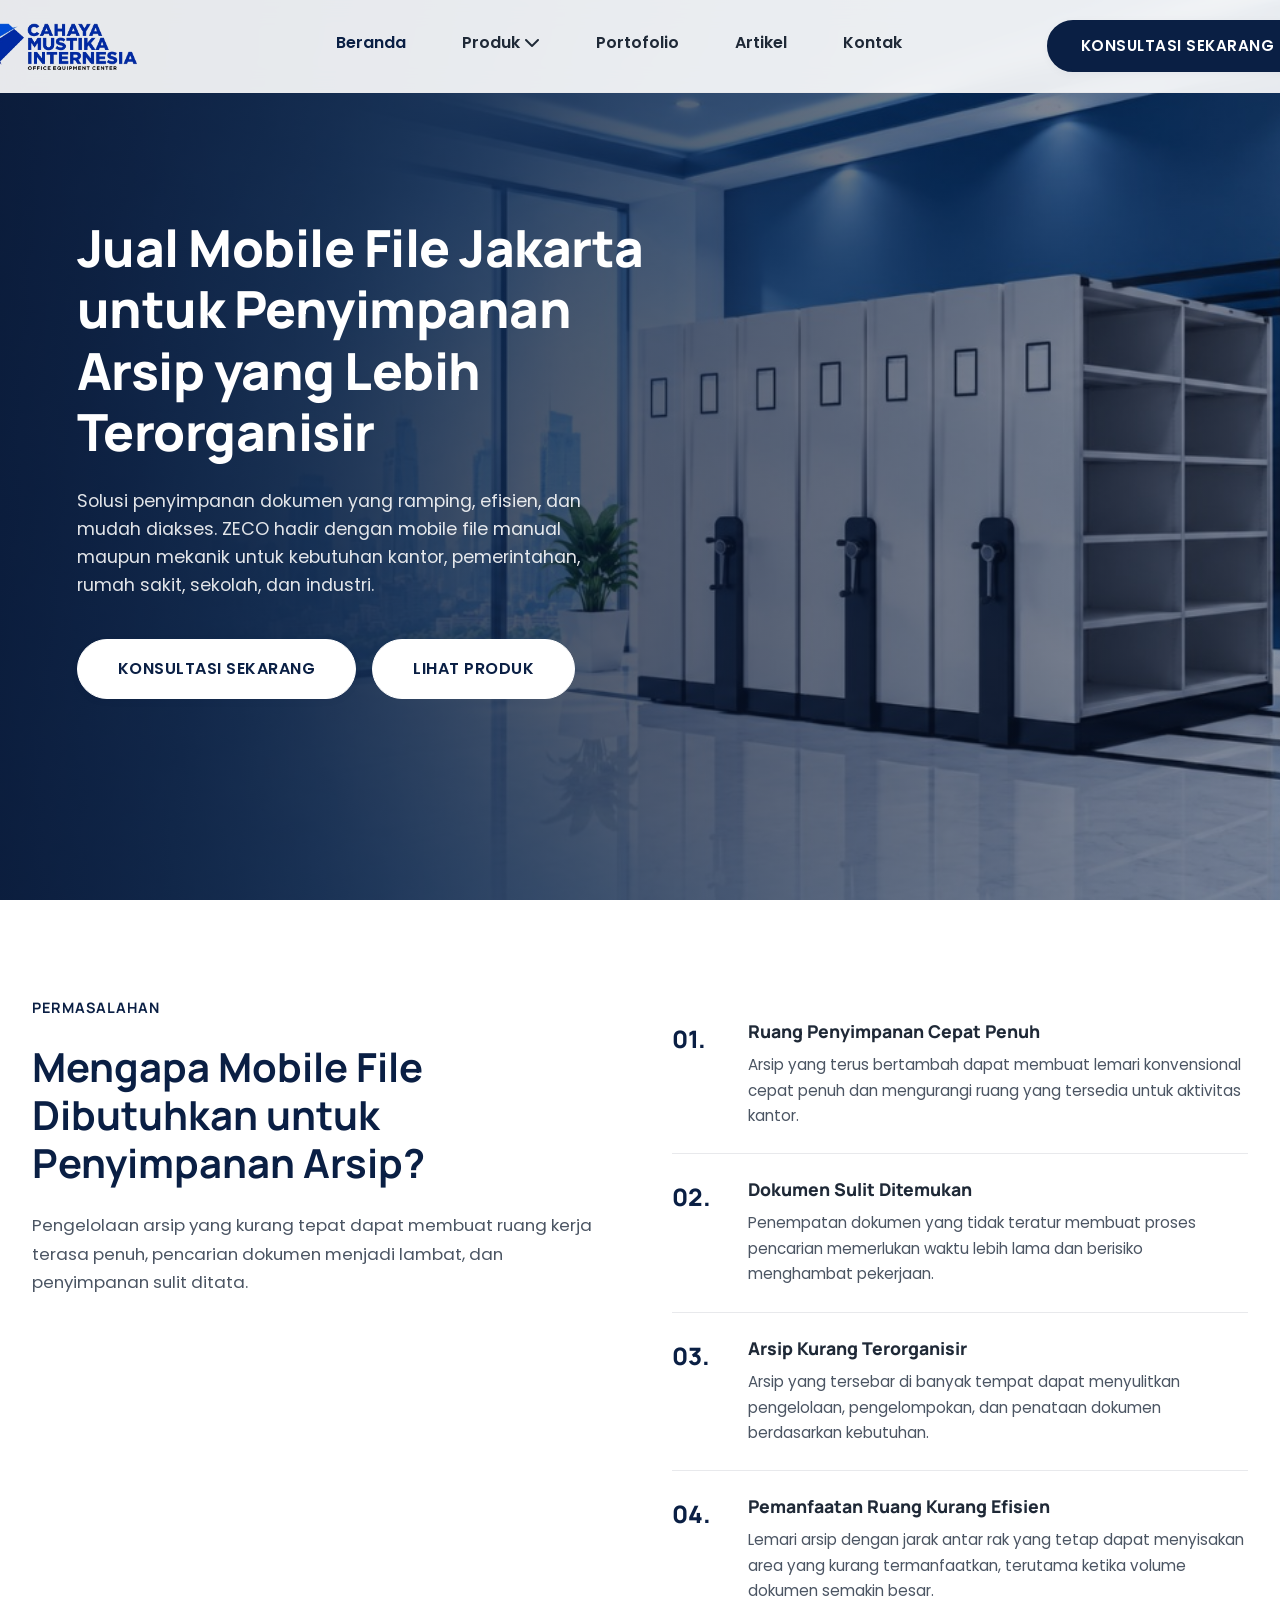
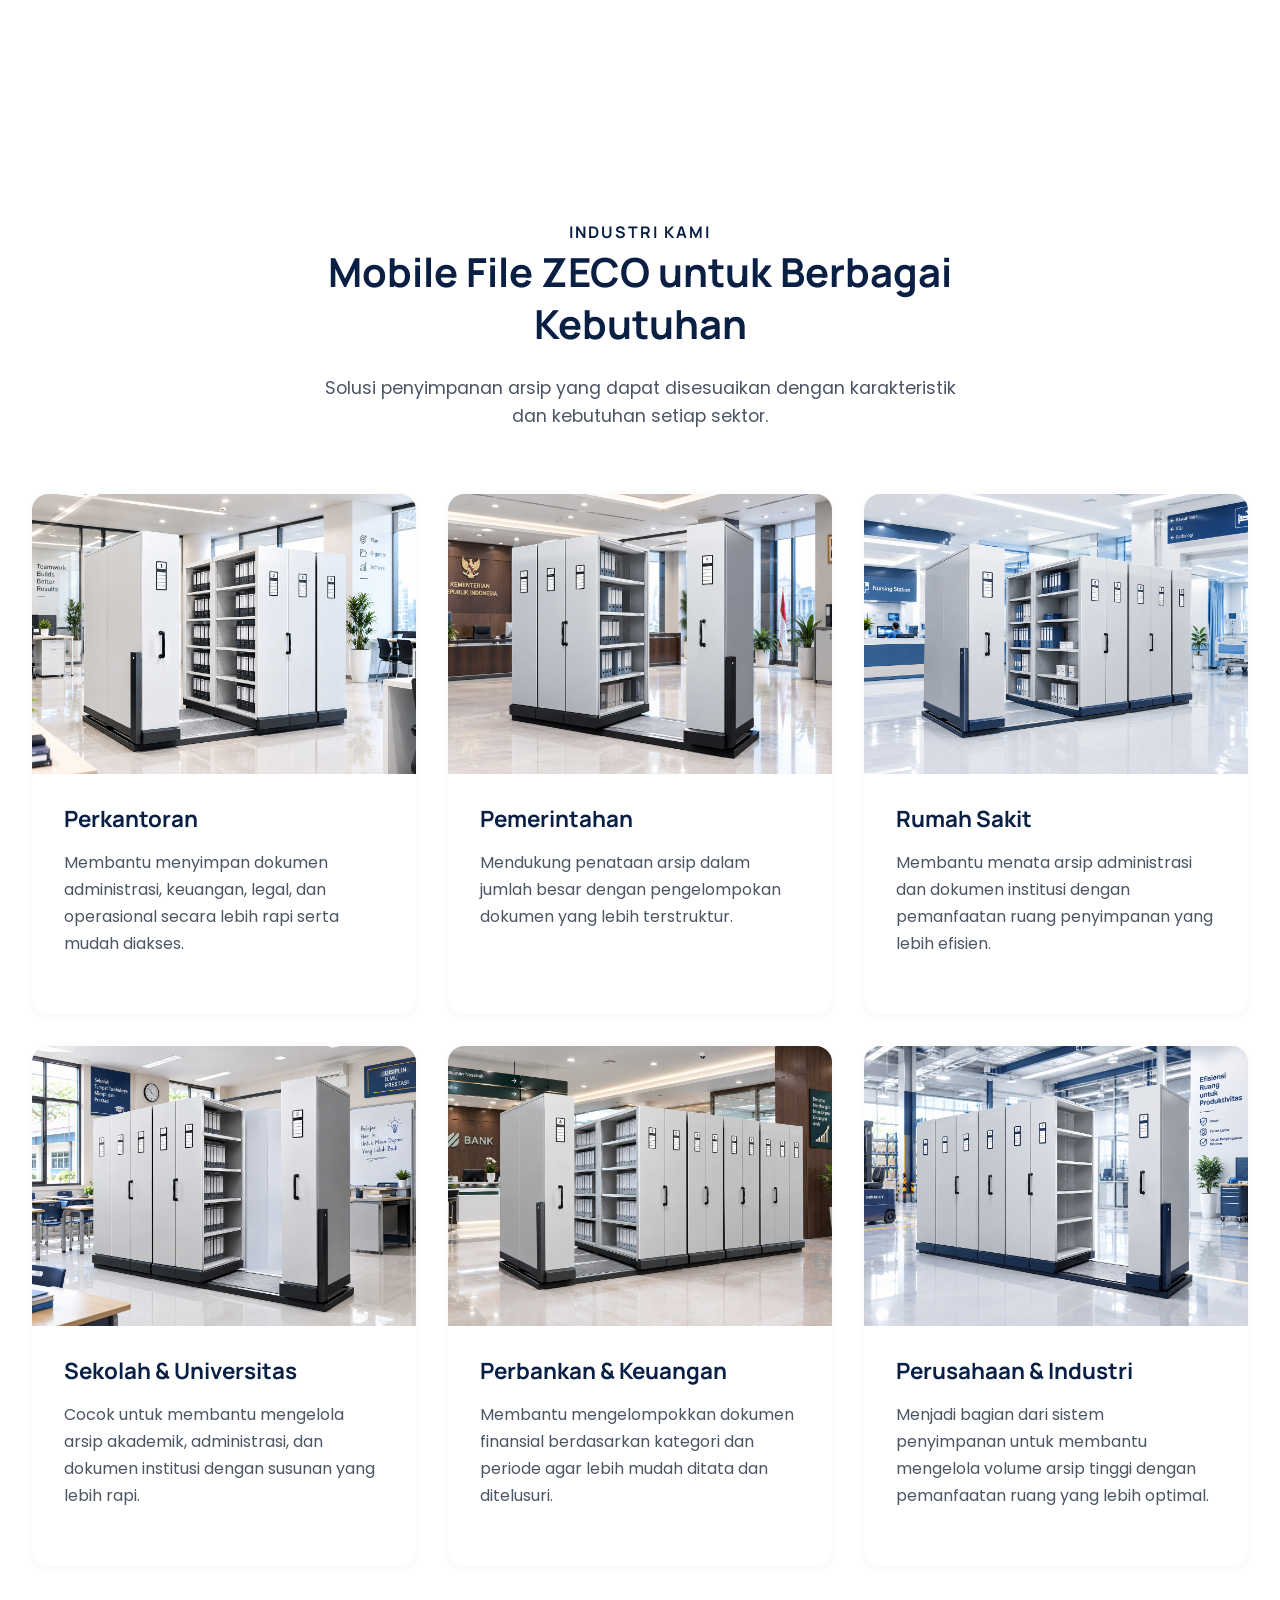
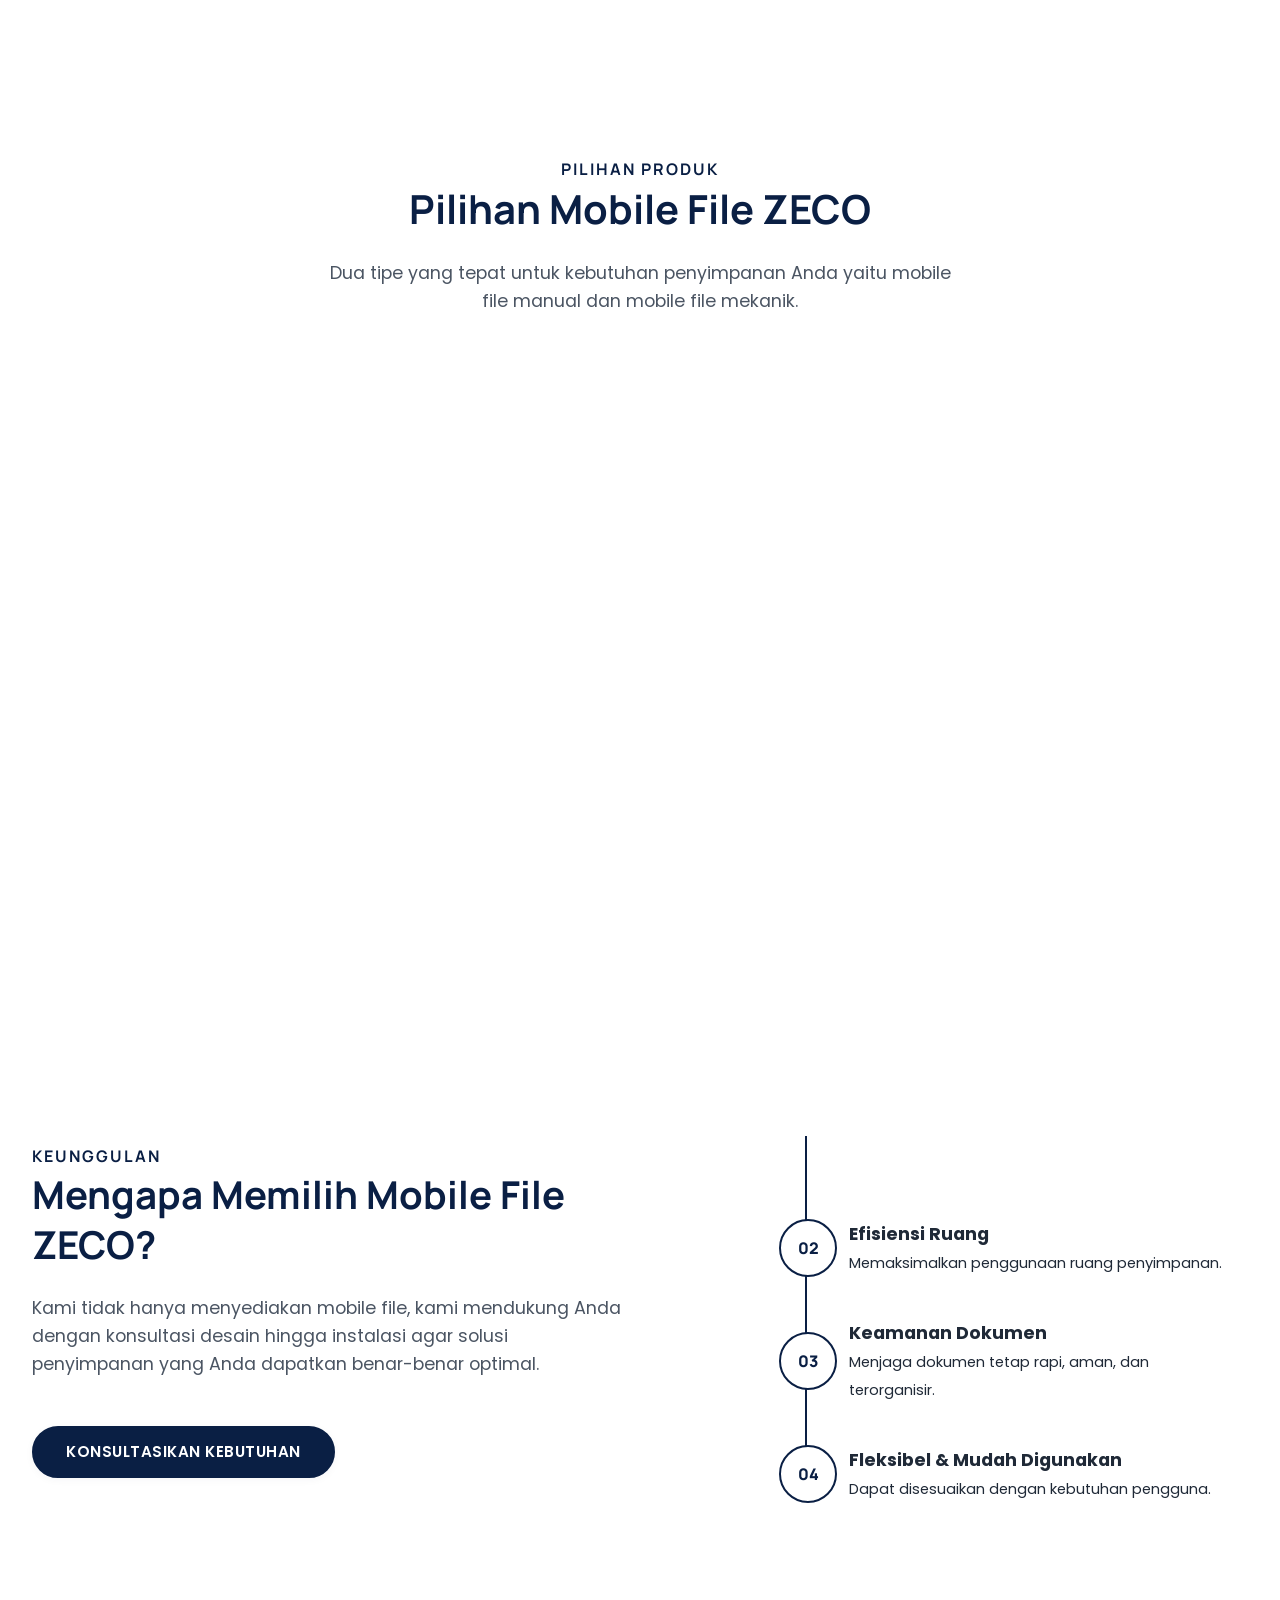
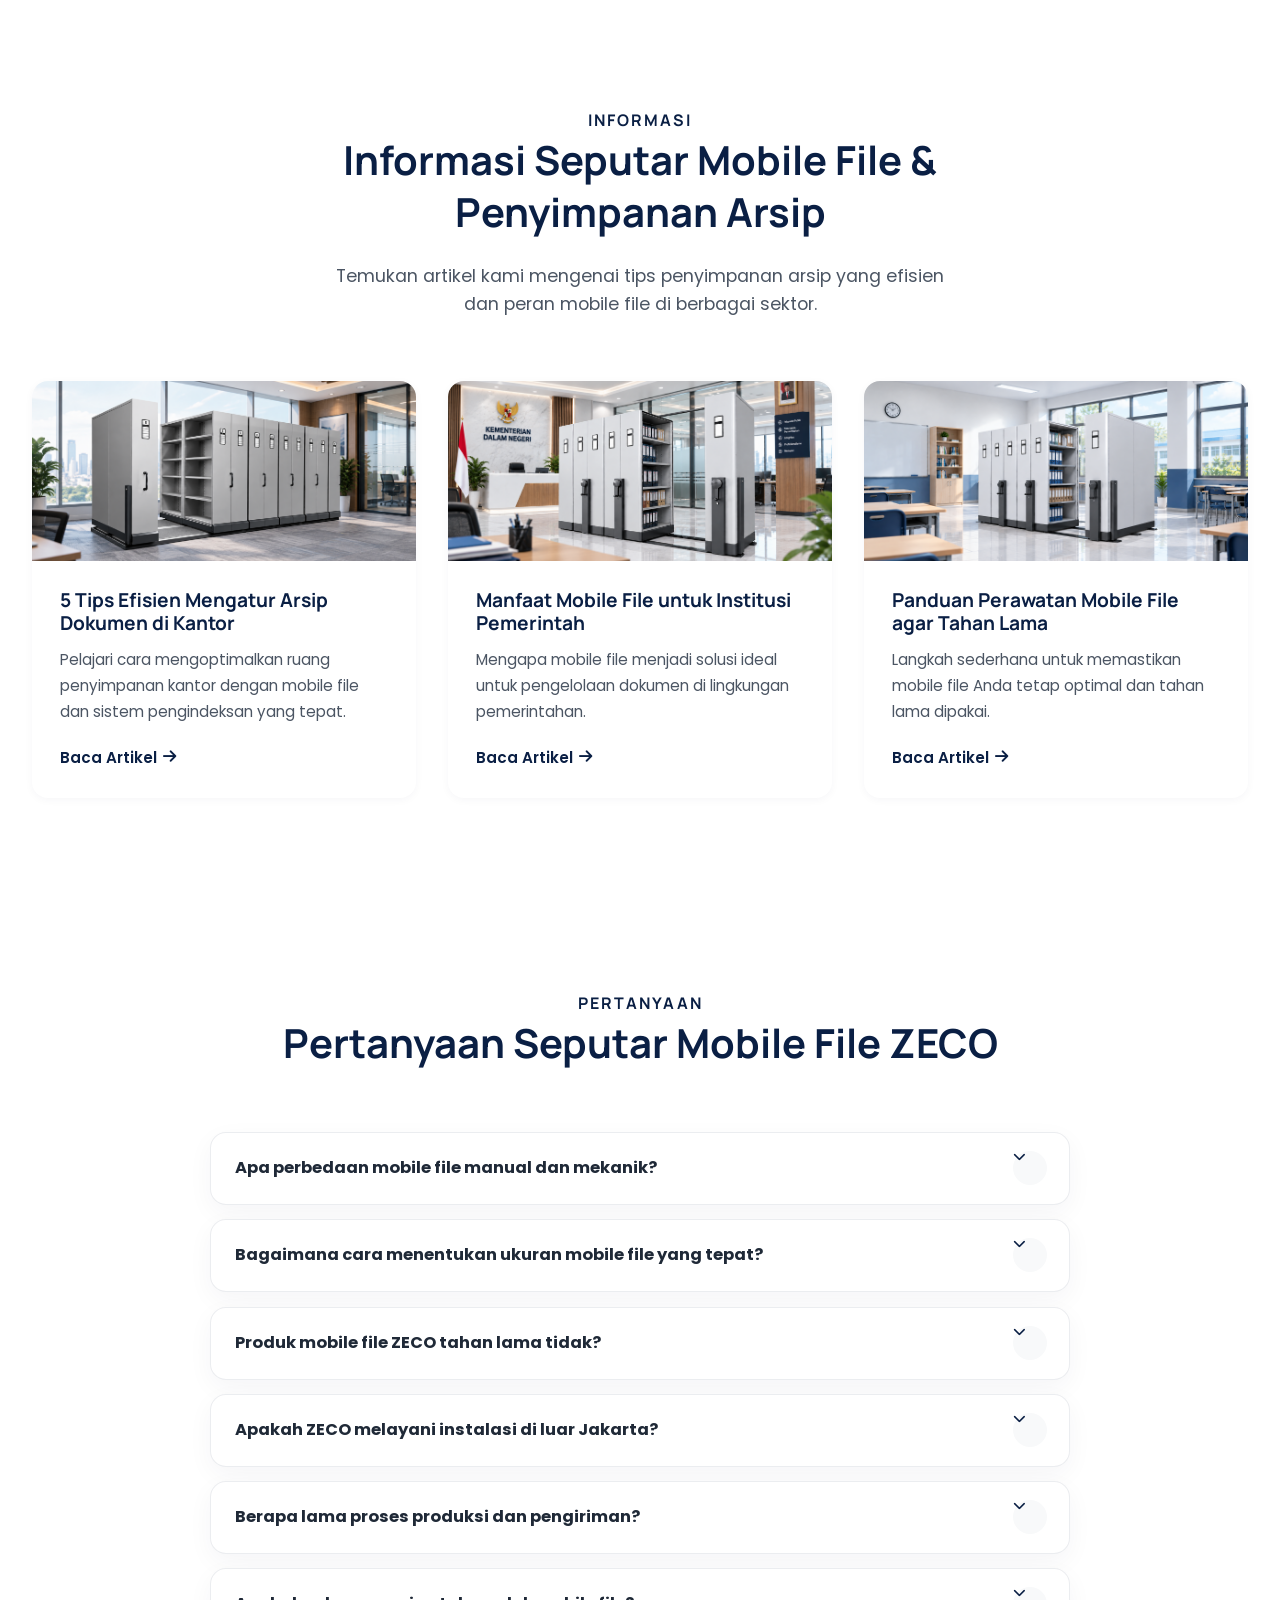
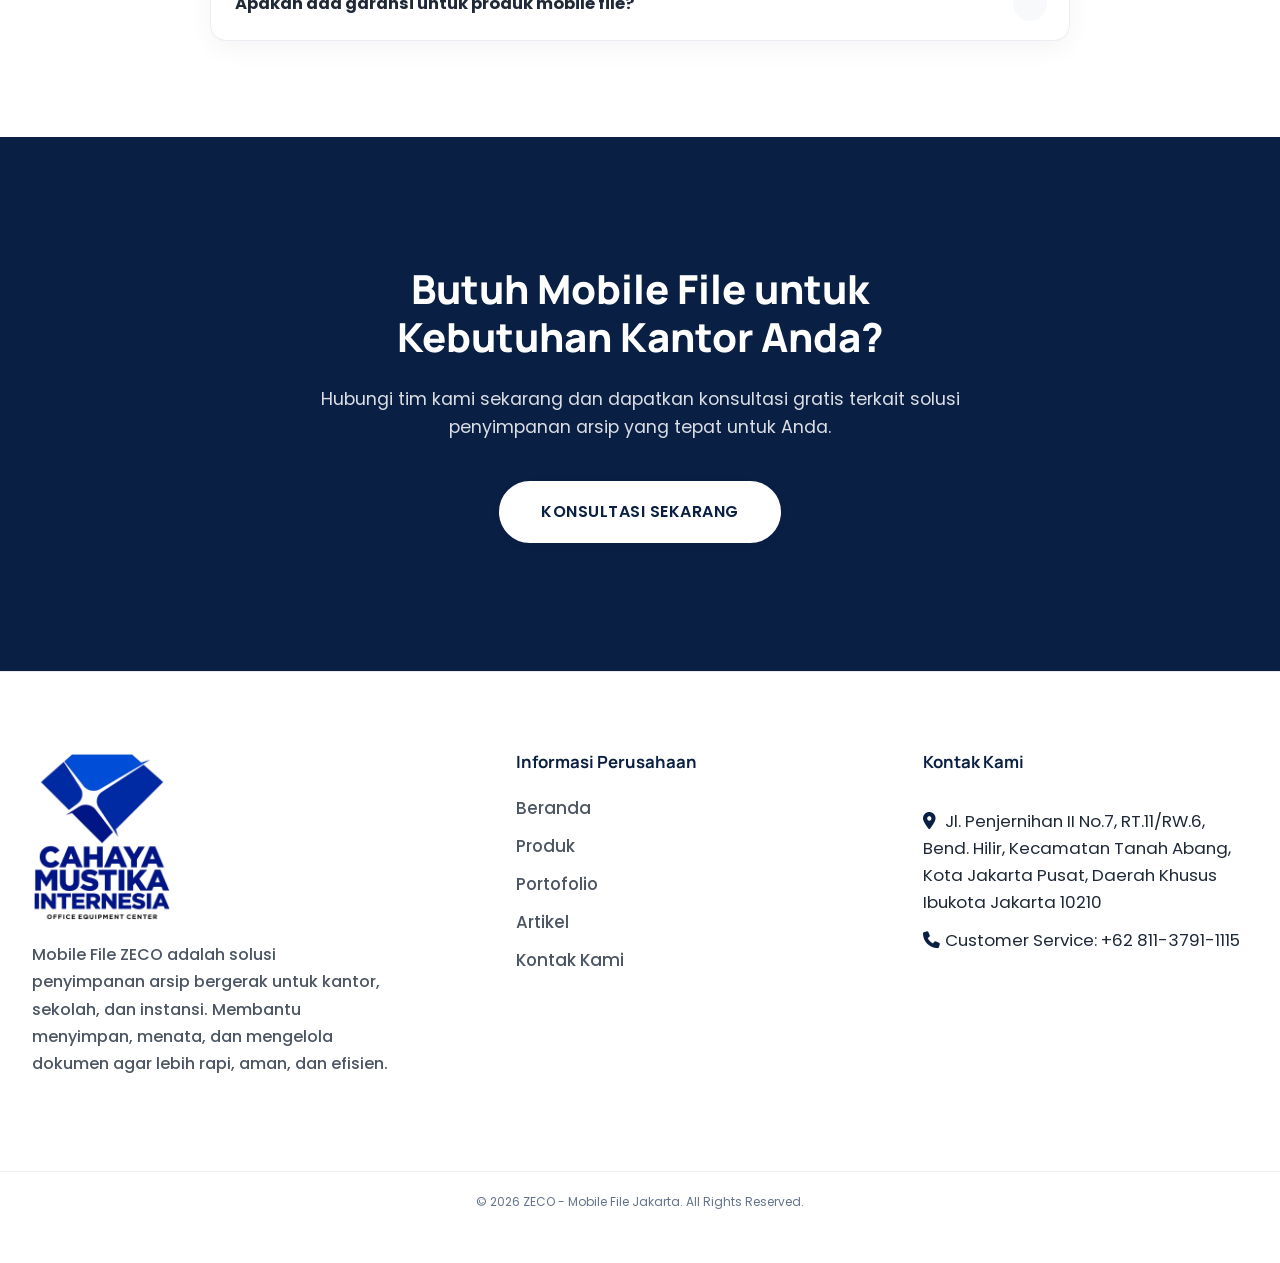
==== commit 142b115e: "Initial commit website" ====
--- a/index.html
+++ b/index.html
@@ -1,513 +1,612 @@
-<!DOCTYPE html>
-<html lang="id">
-
-<head>
-    <meta charset="UTF-8">
-    <meta name="viewport" content="width=device-width, initial-scale=1.0">
-    <meta name="description" content="Jual Mobile File Jakarta untuk Penyimpanan Arsip yang Lebih Terorganisir - ZECO">
-    <title>Jual Mobile File Jakarta &mdash; ZECO</title>
-    <link rel="preconnect" href="https://fonts.googleapis.com">
-    <link rel="preconnect" href="https://fonts.gstatic.com" crossorigin>
-    <link href="https://fonts.googleapis.com/css2?family=Manrope:wght@300;400;500;600;700;800&family=Poppins:wght@300;400;500;600;700&display=swap" rel="stylesheet">
-    <link rel="stylesheet" href="style.css">
-    <link rel="stylesheet" href="https://cdnjs.cloudflare.com/ajax/libs/font-awesome/6.5.0/css/all.min.css">
-</head>
-
-<body>
-    <!-- Preloader -->
-    <div id="preloader">
-        <div class="preloader-spinner"></div>
-    </div>
-
-    <!-- Header / Navigation -->
-    <header class="header" id="header">
-        <div class="container header-inner">
-                        <div class="logo">
-                <img src="logo-zeco.svg" alt="ZECO Logo" class="logo-img">
-            </div>
-            <nav class="navbar" id="navbar">
-                <ul class="nav-menu">
-                    <li class="nav-item"><a href="#home" class="nav-link active">Beranda</a></li>
-                    <li class="nav-item dropdown">
-                        <a href="#" class="nav-link drop-toggle">Produk <i class="fas fa-chevron-down dropdown-icon"></i></a>
-                        <ul class="dropdown-menu">
-                            <li><a href="#manual">Mobile File Manual</a></li>
-                            <li><a href="#mekanik">Mobile File Mekanik</a></li>
-                        </ul>
-                    </li>
-                    <li class="nav-item"><a href="#portfolio" class="nav-link">Portofolio</a></li>
-                    <li class="nav-item"><a href="#articles" class="nav-link">Artikel</a></li>
-                    <li class="nav-item"><a href="#contact" class="nav-link">Kontak</a></li>
-                </ul>
-                <div class="nav-close" id="nav-close"><i class="fas fa-times"></i></div>
-            </nav>
-            <div class="nav-toggle" id="nav-toggle"><i class="fas fa-bars"></i></div>
-            <a href="#contact" class="btn btn-primary nav-btn">Konsultasi Sekarang</a>
-        </div>
-    </header>
-
-    <!-- Hero Section -->
-    <section class="hero" id="home">
-        <div class="container hero-inner">
-            <div class="hero-text animate-on-scroll">
-                <h1 class="hero-title">Jual Mobile File Jakarta untuk Penyimpanan Arsip yang Lebih Terorganisir</h1>
-                <p class="hero-description">
-                    Solusi penyimpanan dokumen yang ramping, efisien, dan mudah diakses.
-                    ZECO hadir dengan mobile file manual maupun mekanik untuk kebutuhan
-                    kantor, pemerintahan, rumah sakit, sekolah, dan industri.
-                </p>
-                <div class="hero-buttons">
-                    <a href="#contact" class="btn btn-primary btn-lg">Konsultasi Sekarang</a>
-                    <a href="#choices" class="btn btn-outline btn-lg">Lihat Produk</a>
-                </div>
-            </div>
-            <div class="hero-image animate-on-scroll">
-                <img src="images/mobile-file-hero.png" alt="Mobile File ZECO - Solusi Penyimpanan Arsip">
-            </div>
-        </div>
-    </section>
-
-
-    
-    <!-- Permasalahan Section -->
-    <section class="section problems" id="problems">
-        <div class="container">
-            <div class="problems-grid">
-                <div class="problems-text animate-on-scroll">
-                    <span class="label">Permasalahan</span>
-                    <h2 class="problems-title">Mengapa Mobile File Dibutuhkan untuk Penyimpanan Arsip?</h2>
-                    <p class="problems-description">
-                        Ruang penyimpanan kantor yang terbatas sering menjadi kendala utama.
-                        Mobile file hadir sebagai solusi kompak yang memaksimalkan luasnya
-                        lantai dengan kapasitas penyimpanan yang besar.
-                    </p>
-                </div>
-                <div class="problems-list animate-on-scroll" style="animation-delay: 0.1s">
-                    <div class="problem-item">
-                        <span class="problem-number">01.</span>
-                        <p class="problem-text">Ruang Penyimpanan Cepat Penuh</p>
-                    </div>
-                    <div class="problem-divider"></div>
-                    <div class="problem-item" style="animation-delay: 0.2s">
-                        <span class="problem-number">02.</span>
-                        <p class="problem-text">Dokumen Sulit Ditemukan</p>
-                    </div>
-                    <div class="problem-divider"></div>
-                    <div class="problem-item" style="animation-delay: 0.3s">
-                        <span class="problem-number">03.</span>
-                        <p class="problem-text">Arsip Kurang Terorganisir</p>
-                    </div>
-                </div>
-            </div>
-        </div>
-    </section>
-
-
-
-    <!-- Mobile File ZECO untuk Berbagai Kebutuhan -->
-    <section class="section industries" id="portfolio">
-        <div class="container">
-            <div class="section-header">
-                <span class="section-subtitle">Industri Kami</span>
-                <h2 class="section-title">Mobile File ZECO untuk Berbagai Kebutuhan</h2>
-                <p class="section-description">
-                    Dapatkan solusi yang optimal sesuai dengan karakteristik dan kebutuhan
-                    tiap sektor, dari kantor hingga lembaga pemerintahan.
-                </p>
-            </div>
-
-            <div class="industries-grid">
-                <div class="industry-card animate-on-scroll">
-                    <div class="industry-image">
-                        <img src="industry-office.jpg" alt="Perkantoran">
-                    </div>
-                    <h3 class="industry-title">Perkantoran</h3>
-                </div>
-
-                <div class="industry-card animate-on-scroll" style="animation-delay: 0.1s">
-                    <div class="industry-image">
-                        <img src="industry-government.jpg" alt="Pemerintahan">
-                    </div>
-                    <h3 class="industry-title">Pemerintahan</h3>
-                </div>
-
-                <div class="industry-card animate-on-scroll" style="animation-delay: 0.2s">
-                    <div class="industry-image">
-                        <img src="industry-hospital.jpg" alt="Rumah Sakit">
-                    </div>
-                    <h3 class="industry-title">Rumah Sakit</h3>
-                </div>
-
-                <div class="industry-card animate-on-scroll" style="animation-delay: 0.3s">
-                    <div class="industry-image">
-                        <img src="industry-school.jpg" alt="Sekolah & Universitas">
-                    </div>
-                    <h3 class="industry-title">Sekolah &amp; Universitas</h3>
-                </div>
-
-                <div class="industry-card animate-on-scroll" style="animation-delay: 0.4s">
-                    <div class="industry-image">
-                        <img src="industry-banking.jpg" alt="Perbankan & Keuangan">
-                    </div>
-                    <h3 class="industry-title">Perbankan &amp; Keuangan</h3>
-                </div>
-
-                <div class="industry-card animate-on-scroll" style="animation-delay: 0.5s">
-                    <div class="industry-image">
-                        <img src="industry-company.jpg" alt="Perusahaan & Industri">
-                    </div>
-                    <h3 class="industry-title">Perusahaan &amp; Industri</h3>
-                </div>
-            </div>
-        </div>
-    </section>
-
-
-    <!-- Pilihan Mobile File ZECO -->
-    <section class="section choices" id="choices">
-        <div class="container">
-            <div class="section-header">
-                <span class="section-subtitle">Pilihan Produk</span>
-                <h2 class="section-title">Pilihan Mobile File ZECO</h2>
-                <p class="section-description">
-                    Dua tipe yang tepat untuk kebutuhan penyimpanan Anda yaitu
-                    mobile file manual dan mobile file mekanik.
-                </p>
-            </div>
-
-            <div class="choices-grid">
-                <div class="choice-card animate-on-scroll">
-                    <div class="choice-image">
-                        <img src="mobile-file-manual.jpg" alt="Mobile File Manual ZECO">
-                    </div>
-                    <div class="choice-content">
-                        <h3 class="choice-title">Mobile File Manual</h3>
-                        <p class="choice-description">
-                            Sistem gerak manual yang sederhana dan andal, cocok untuk
-                            ruangan dengan akses rutin dan fleksibilitas tinggi.
-                        </p>
-                        <a href="#contact" class="btn btn-outline btn-sm">Lihat Detail</a>
-                    </div>
-                </div>
-
-                <div class="choice-card animate-on-scroll" style="animation-delay: 0.2s">
-                    <div class="choice-image">
-                        <img src="mobile-file-mekanik.jpg" alt="Mobile File Mekanik ZECO">
-                    </div>
-                    <div class="choice-content">
-                        <h3 class="choice-title">Mobile File Mekanik</h3>
-                        <p class="choice-description">
-                            Sistem gerak mekanik yang memudahkan akses dokumen dengan
-                            satu sentuhan, ideal untuk ruangan dengan volume dokumen
-                            tinggi.
-                        </p>
-                        <a href="#contact" class="btn btn-outline btn-sm">Lihat Detail</a>
-                    </div>
-                </div>
-            </div>
-        </div>
-    </section>
-
-
-    <!-- Mengapa Memilih Mobile File ZECO? -->
-    <section class="section why-choose" id="why-choose">
-        <div class="container">
-            <div class="why-grid">
-                <div class="why-text animate-on-scroll">
-                    <span class="section-subtitle">Keunggulan</span>
-                    <h2 class="section-title why-title">Mengapa Memilih Mobile File ZECO?</h2>
-                    <p class="section-description">
-                        Kami tidak hanya menyediakan mobile file, kami mendukung
-                        Anda dengan konsultasi desain hingga instalasi agar solusi
-                        penyimpanan yang Anda dapatkan benar-benar optimal.
-                    </p>
-                    <a href="#contact" class="btn btn-primary">Konsultasikan Kebutuhan</a>
-                </div>
-
-                <div class="why-checklist animate-on-scroll" style="animation-delay: 0.2s">
-                    <ul class="checklist">
-                        <li class="checklist-item">
-                            <i class="fas fa-check-circle"></i>
-                            <span>Kebutuhan kapasitas penyimpanan</span>
-                        </li>
-                        <li class="checklist-item">
-                            <i class="fas fa-check-circle"></i>
-                            <span>Kondisi ruangan</span>
-                        </li>
-                        <li class="checklist-item">
-                            <i class="fas fa-check-circle"></i>
-                            <span>Jenis dokumen</span>
-                        </li>
-                        <li class="checklist-item">
-                            <i class="fas fa-check-circle"></i>
-                            <span>Sistem pengoperasian</span>
-                        </li>
-                        <li class="checklist-item">
-                            <i class="fas fa-check-circle"></i>
-                            <span>Konfigurasi rak</span>
-                        </li>
-                        <li class="checklist-item">
-                            <i class="fas fa-check-circle"></i>
-                            <span>Kebutuhan keamanan</span>
-                        </li>
-                        <li class="checklist-item">
-                            <i class="fas fa-check-circle"></i>
-                            <span>Instalasi dan dukungan teknis</span>
-                        </li>
-                    </ul>
-                </div>
-            </div>
-        </div>
-    </section>
-
-
-    <!-- Artikel Section -->
-    <section class="section articles" id="articles">
-        <div class="container">
-            <div class="section-header">
-                <span class="section-subtitle">Informasi</span>
-                <h2 class="section-title">Informasi Seputar Mobile File &amp; Penyimpanan Arsip</h2>
-                <p class="section-description">
-                    Temukan artikel kami mengenai tips penyimpanan arsip yang
-                    efisien dan peran mobile file di berbagai sektor.
-                </p>
-            </div>
-
-            <div class="articles-grid">
-                <div class="article-card animate-on-scroll">
-                    <div class="article-image">
-                        <img src="article-1.jpg" alt="Tips Penyimpanan Arsip Kantor">
-                    </div>
-                    <div class="article-content">
-                        <h3 class="article-title">5 Tips Efisien Mengatur Arsip Dokumen di Kantor</h3>
-                        <p class="article-description">
-                            Pelajari cara mengoptimalkan ruang penyimpanan kantor
-                            dengan mobile file dan sistem pengindeksan yang tepat.
-                        </p>
-                        <a href="#" class="article-link">Baca Artikel <i class="fas fa-arrow-right"></i></a>
-                    </div>
-                </div>
-
-                <div class="article-card animate-on-scroll" style="animation-delay: 0.1s">
-                    <div class="article-image">
-                        <img src="article-2.jpg" alt="Mobile File untuk Institusi Pemerintah">
-                    </div>
-                    <div class="article-content">
-                        <h3 class="article-title">Manfaat Mobile File untuk Institusi Pemerintah</h3>
-                        <p class="article-description">
-                            Mengapa mobile file menjadi solusi ideal untuk
-                            pengelolaan dokumen di lingkungan pemerintahan.
-                        </p>
-                        <a href="#" class="article-link">Baca Artikel <i class="fas fa-arrow-right"></i></a>
-                    </div>
-                </div>
-
-                <div class="article-card animate-on-scroll" style="animation-delay: 0.2s">
-                    <div class="article-image">
-                        <img src="article-3.jpg" alt="Perawatan Mobile File yang Benar">
-                    </div>
-                    <div class="article-content">
-                        <h3 class="article-title">Panduan Perawatan Mobile File agar Tahan Lama</h3>
-                        <p class="article-description">
-                            Langkah sederhana untuk memastikan mobile file Anda
-                            tetap optimal dan tahan lama dipakai.
-                        </p>
-                        <a href="#" class="article-link">Baca Artikel <i class="fas fa-arrow-right"></i></a>
-                    </div>
-                </div>
-            </div>
-        </div>
-    </section>
-
-
-    <!-- FAQ Section -->
-    <section class="section faq" id="faq">
-        <div class="container">
-            <div class="section-header">
-                <span class="section-subtitle">Pertanyaan</span>
-                <h2 class="section-title">Pertanyaan Seputar Mobile File ZECO</h2>
-            </div>
-
-            <div class="faq-container">
-                <div class="faq-item">
-                    <div class="faq-question">
-                        <span>Apa perbedaan mobile file manual dan mekanik?</span>
-                        <i class="fas fa-chevron-down faq-icon"></i>
-                    </div>
-                    <div class="faq-answer">
-                        <p>Mobile file manual digerakkan secara langsung oleh pengguna,
-                            sedangkan mobile file mekanik menggunakan mekanisme roda
-                            gigi atau sistem gesek untuk perpindahan yang lebih halus
-                            dan mudah.</p>
-                    </div>
-                </div>
-
-                <div class="faq-divider"></div>
-
-                <div class="faq-item">
-                    <div class="faq-question">
-                        <span>Bagaimana cara menentukan ukuran mobile file yang tepat?</span>
-                        <i class="fas fa-chevron-down faq-icon"></i>
-                    </div>
-                    <div class="faq-answer">
-                        <p>Kami memberikan konsultasi gratis untuk menghitung
-                            kebutuhan kapasitas, dimensi ruangan, dan jenis dokumen
-                                                        agar mobile file yang dipilih memenuhi kebutuhan Anda.</p>
-                    </div>
-                </div>
-
-                <div class="faq-divider"></div>
-
-                <div class="faq-item">
-                    <div class="faq-question">
-                        <span>Produk mobile file ZECO tahan lama tidak?</span>
-                        <i class="fas fa-chevron-down faq-icon"></i>
-                    </div>
-                    <div class="faq-answer">
-                        <p>Ya. Mobile file ZECO dirancang menggunakan bahan
-                            premium yang tahan lama, dilengkapi dengan sistem
-                            melintas yang licin dan awut terukur untuk penggunaan
-                            intensif.</p>
-                    </div>
-                </div>
-
-                <div class="faq-divider"></div>
-
-                <div class="faq-item">
-                    <div class="faq-question">
-                        <span>Apakah ZECO melayani instalasi di luar Jakarta?</span>
-                        <i class="fas fa-chevron-down faq-icon"></i>
-                    </div>
-                    <div class="faq-answer">
-                        <p>ZECO melayani penyampaian dan instalasi mobile file
-                            ke seluruh wilayah Jabodetabek dan kota-kota besar
-                            di Indonesia. Silakan konsultasi wilayah Anda.</p>
-                    </div>
-                </div>
-
-                <div class="faq-divider"></div>
-
-                <div class="faq-item">
-                    <div class="faq-question">
-                        <span>Berapa lama proses produksi dan pengiriman?</span>
-                        <i class="fas fa-chevron-down faq-icon"></i>
-                    </div>
-                    <div class="faq-answer">
-                        <p>Produksi standar membutuhkan 4-6 minggu, sedangkan
-                            pengiriman dan instalasi memakan waktu 1-2 minggu
-                            tergantung lokasi. Kami juga menyediakan opsi ekspres.</p>
-                    </div>
-                </div>
-
-                <div class="faq-divider"></div>
-
-                <div class="faq-item">
-                    <div class="faq-question">
-                        <span>Apakah ada garansi untuk produk mobile file?</span>
-                        <i class="fas fa-chevron-down faq-icon"></i>
-                    </div>
-                    <div class="faq-answer">
-                        <p>ZECO memberikan garansi struktural selama 3 tahun dan
-                            garansi mekanik selama 1 tahun untuk semua produk
-                            mobile file kami.</p>
-                    </div>
-                </div>
-            </div>
-        </div>
-    </section>
-
-    <!-- CTA Section -->
-    <section class="section cta" id="contact">
-        <div class="container cta-content">
-            <h2 class="cta-title">Butuh Mobile File untuk Kebutuhan Kantor Anda?</h2>
-            <p class="cta-description">
-                Hubungi tim kami sekarang dan dapatkan konsultasi gratis terkait
-                solusi penyimpanan arsip yang tepat untuk Anda.
-            </p>
-            <a href="#contact" class="btn btn-primary btn-lg">Konsultasi Sekarang</a>
-        </div>
-    </section>
-
-
-    <!-- Footer -->
-    <footer class="footer">
-        <div class="container footer-inner">
-            <div class="footer-col footer-brand">
-                <div class="footer-logo">
-                    <img src="logo-zeco-white.svg" alt="ZECO Logo">
-                    <span class="logo-text">ZECO</span>
-                </div>
-                <p class="footer-description">
-                    Solusi mobile file terbaik untuk penyimpanan arsip yang
-                    terorganisir, ramping, dan efisien.
-                </p>
-                <div class="social-links">
-                    <a href="#"><i class="fab fa-whatsapp"></i></a>
-                    <a href="#"><i class="fab fa-instagram"></i></a>
-                    <a href="#"><i class="fab fa-linkedin-in"></i></a>
-                </div>
-            </div>
-
-            <div class="footer-col">
-                <h4 class="footer-title">Navigasi</h4>
-                <ul class="footer-menu">
-                    <li><a href="#home">Beranda</a></li>
-                    <li><a href="#problems">Permasalahan</a></li>
-                    <li><a href="#choices">Produk</a></li>
-                    <li><a href="#articles">Artikel</a></li>
-                    <li><a href="#faq">FAQ</a></li>
-                    <li><a href="#contact">Kontak</a></li>
-                </ul>
-            </div>
-
-            <div class="footer-col">
-                <h4 class="footer-title">Produk ZECO</h4>
-                <ul class="footer-menu">
-                    <li><a href="#manual">Mobile File Manual</a></li>
-                    <li><a href="#mekanik">Mobile File Mekanik</a></li>
-                    <li><a href="#portfolio">Portofolio Proyek</a></li>
-                </ul>
-            </div>
-
-            <div class="footer-col">
-                <h4 class="footer-title">Kontak</h4>
-                <ul class="footer-contact">
-                    <li>
-                        <i class="fas fa-map-marker-alt"></i>
-                        <span>Jakarta, Indonesia</span>
-                    </li>
-                    <li>
-                        <i class="fas fa-phone"></i>
-                        <a href="https://wa.me/6281234567890">0812-3456-7890</a>
-                    </li>
-                    <li>
-                        <i class="fas fa-envelope"></i>
-                        <a href="mailto:info@zeco.co.id">info@zeco.co.id</a>
-                    </li>
-                    <li>
-                        <i class="fas fa-clock"></i>
-                        <span>Senin - Jumat, 09.00 - 17.00 WIB</span>
-                    </li>
-                </ul>
-            </div>
-        </div>
-
-        <div class="footer-bottom">
-            <div class="container">
-                <p class="footer-copyright">
-                    &copy; 2026 ZECO - Mobile File Jakarta. All Rights Reserved.
-                </p>
-            </div>
-        </div>
-    </footer>
-
-    <!-- Back to Top -->
-    <div class="back-to-top" id="backToTop">
-        <i class="fas fa-arrow-up"></i>
-    </div>
-
-    <script src="script.js"></script>
-</body>
-
-</html>
-
+<!DOCTYPE html>
+<html lang="id">
+
+<head>
+    <meta charset="UTF-8">
+    <meta name="viewport" content="width=device-width, initial-scale=1.0">
+    <meta name="description" content="Jual Mobile File Jakarta untuk Penyimpanan Arsip yang Lebih Terorganisir - ZECO">
+    <title>Jual Mobile File Jakarta &mdash; ZECO</title>
+    <link rel="preconnect" href="https://fonts.googleapis.com">
+    <link rel="preconnect" href="https://fonts.gstatic.com" crossorigin>
+    <link href="https://fonts.googleapis.com/css2?family=Manrope:wght@300;400;500;600;700;800&family=Poppins:wght@300;400;500;600;700&display=swap" rel="stylesheet">
+    <link rel="stylesheet" href="style.css">
+    <link rel="stylesheet" href="https://cdnjs.cloudflare.com/ajax/libs/font-awesome/6.5.0/css/all.min.css">
+</head>
+
+<body>
+    <!-- Preloader -->
+    <div id="preloader">
+        <div class="preloader-spinner"></div>
+    </div>
+
+    <!-- Header / Navigation -->
+    <header class="header" id="header">
+        <div class="container header-inner">
+            <a href="#home" class="logo" aria-label="ZECO Mobile File">
+                <img src="images/logo-zeco-landscape.png" alt="ZECO Mobile File" class="logo-img">
+            </a>
+            <nav class="navbar" id="navbar">
+                <ul class="nav-menu">
+                    <li class="nav-item"><a href="#home" class="nav-link active">Beranda</a></li>
+                    <li class="nav-item dropdown">
+                        <a href="#" class="nav-link drop-toggle">Produk <i class="fas fa-chevron-down dropdown-icon"></i></a>
+                        <ul class="dropdown-menu">
+                            <li><a href="#manual">Mobile File Manual</a></li>
+                            <li><a href="#mekanik">Mobile File Mekanik</a></li>
+                        </ul>
+                    </li>
+                    <li class="nav-item"><a href="#portfolio" class="nav-link">Portofolio</a></li>
+                    <li class="nav-item"><a href="#articles" class="nav-link">Artikel</a></li>
+                    <li class="nav-item"><a href="#contact" class="nav-link">Kontak</a></li>
+                </ul>
+                <div class="nav-close" id="nav-close"><i class="fas fa-times"></i></div>
+            </nav>
+            <div class="nav-toggle" id="nav-toggle"><i class="fas fa-bars"></i></div>
+            <a href="#contact" class="btn btn-primary nav-btn">Konsultasi Sekarang</a>
+        </div>
+    </header>
+
+    <!-- Hero Section -->
+    <section class="hero" id="home">
+        <div class="hero-bg" role="img" aria-label="Mobile File ZECO - Solusi Penyimpanan Arsip"></div>
+        <div class="hero-overlay"></div>
+        <div class="container hero-inner">
+            <div class="hero-text animate-on-scroll">
+                <h1 class="hero-title">Jual Mobile File Jakarta untuk Penyimpanan Arsip yang Lebih Terorganisir</h1>
+                <p class="hero-description">
+                    Solusi penyimpanan dokumen yang ramping, efisien, dan mudah diakses.
+                    ZECO hadir dengan mobile file manual maupun mekanik untuk kebutuhan
+                    kantor, pemerintahan, rumah sakit, sekolah, dan industri.
+                </p>
+                <div class="hero-buttons">
+                    <a href="#contact" class="btn btn-primary btn-lg">Konsultasi Sekarang</a>
+                    <a href="#choices" class="btn btn-outline btn-lg">Lihat Produk</a>
+                </div>
+            </div>
+        </div>
+    </section>
+
+
+    
+    <!-- Permasalahan Section -->
+    <section class="section problems" id="problems">
+        <div class="container">
+            <div class="problems-grid">
+                <div class="problems-text animate-on-scroll">
+                    <span class="label">Permasalahan</span>
+                    <h2 class="problems-title">Mengapa Mobile File Dibutuhkan untuk Penyimpanan Arsip?</h2>
+                    <p class="problems-description">
+                        Pengelolaan arsip yang kurang tepat dapat membuat ruang kerja terasa penuh,
+                        pencarian dokumen menjadi lambat, dan penyimpanan sulit ditata.
+                    </p>
+                </div>
+
+                <div class="problems-list animate-on-scroll" style="animation-delay: 0.1s">
+                    <div class="problem-item">
+                        <span class="problem-number">01.</span>
+                        <div class="problem-content">
+                            <h3 class="problem-title">Ruang Penyimpanan Cepat Penuh</h3>
+                            <p class="problem-description">
+                                Arsip yang terus bertambah dapat membuat lemari konvensional cepat penuh
+                                dan mengurangi ruang yang tersedia untuk aktivitas kantor.
+                            </p>
+                        </div>
+                    </div>
+
+                    <div class="problem-divider"></div>
+
+                    <div class="problem-item">
+                        <span class="problem-number">02.</span>
+                        <div class="problem-content">
+                            <h3 class="problem-title">Dokumen Sulit Ditemukan</h3>
+                            <p class="problem-description">
+                                Penempatan dokumen yang tidak teratur membuat proses pencarian memerlukan
+                                waktu lebih lama dan berisiko menghambat pekerjaan.
+                            </p>
+                        </div>
+                    </div>
+
+                    <div class="problem-divider"></div>
+
+                    <div class="problem-item">
+                        <span class="problem-number">03.</span>
+                        <div class="problem-content">
+                            <h3 class="problem-title">Arsip Kurang Terorganisir</h3>
+                            <p class="problem-description">
+                                Arsip yang tersebar di banyak tempat dapat menyulitkan pengelolaan,
+                                pengelompokan, dan penataan dokumen berdasarkan kebutuhan.
+                            </p>
+                        </div>
+                    </div>
+
+                    <div class="problem-divider"></div>
+
+                    <div class="problem-item">
+                        <span class="problem-number">04.</span>
+                        <div class="problem-content">
+                            <h3 class="problem-title">Pemanfaatan Ruang Kurang Efisien</h3>
+                            <p class="problem-description">
+                                Lemari arsip dengan jarak antar rak yang tetap dapat menyisakan area
+                                yang kurang termanfaatkan, terutama ketika volume dokumen semakin besar.
+                            </p>
+                        </div>
+                    </div>
+                </div>
+            </div>
+        </div>
+    </section>
+
+
+    <!-- Mobile File ZECO untuk Berbagai Kebutuhan -->
+    <section class="section industries" id="portfolio">
+        <div class="container">
+            <div class="section-header">
+                <span class="section-subtitle">Industri Kami</span>
+                <h2 class="section-title">Mobile File ZECO untuk Berbagai Kebutuhan</h2>
+                <p class="section-description">
+                    Solusi penyimpanan arsip yang dapat disesuaikan dengan karakteristik
+                    dan kebutuhan setiap sektor.
+                </p>
+            </div>
+
+            <div class="industries-grid">
+                <article class="choice-card industry-choice-card animate-on-scroll industry-motion-left">
+                    <div class="choice-image">
+                        <img src="images/berbagai-kebutuhan-perkantoran.png" alt="Mobile File untuk Perkantoran">
+                    </div>
+                    <div class="choice-content">
+                        <h3 class="choice-title">Perkantoran</h3>
+                        <p class="choice-description">
+                            Membantu menyimpan dokumen administrasi, keuangan, legal, dan operasional
+                            secara lebih rapi serta mudah diakses.
+                        </p>
+                    </div>
+                </article>
+
+                <article class="choice-card industry-choice-card animate-on-scroll industry-motion-up">
+                    <div class="choice-image">
+                        <img src="images/berbagai-kebutuhan-pemerintahan.png" alt="Mobile File untuk Pemerintahan">
+                    </div>
+                    <div class="choice-content">
+                        <h3 class="choice-title">Pemerintahan</h3>
+                        <p class="choice-description">
+                            Mendukung penataan arsip dalam jumlah besar dengan pengelompokan dokumen
+                            yang lebih terstruktur.
+                        </p>
+                    </div>
+                </article>
+
+                <article class="choice-card industry-choice-card animate-on-scroll industry-motion-right">
+                    <div class="choice-image">
+                        <img src="images/berbagai-kebutuan-rumahsakit.png" alt="Mobile File untuk Rumah Sakit">
+                    </div>
+                    <div class="choice-content">
+                        <h3 class="choice-title">Rumah Sakit</h3>
+                        <p class="choice-description">
+                            Membantu menata arsip administrasi dan dokumen institusi dengan pemanfaatan
+                            ruang penyimpanan yang lebih efisien.
+                        </p>
+                    </div>
+                </article>
+
+                <article class="choice-card industry-choice-card animate-on-scroll industry-motion-left">
+                    <div class="choice-image">
+                        <img src="images/berbagai-kebutuhan-sekolahdanuniversitas.png" alt="Mobile File untuk Sekolah dan Universitas">
+                    </div>
+                    <div class="choice-content">
+                        <h3 class="choice-title">Sekolah &amp; Universitas</h3>
+                        <p class="choice-description">
+                            Cocok untuk membantu mengelola arsip akademik, administrasi, dan dokumen
+                            institusi dengan susunan yang lebih rapi.
+                        </p>
+                    </div>
+                </article>
+
+                <article class="choice-card industry-choice-card animate-on-scroll industry-motion-up">
+                    <div class="choice-image">
+                        <img src="images/berbagai-kebutuhan-perbankan2.png" alt="Mobile File untuk Perbankan dan Keuangan">
+                    </div>
+                    <div class="choice-content">
+                        <h3 class="choice-title">Perbankan &amp; Keuangan</h3>
+                        <p class="choice-description">
+                            Membantu mengelompokkan dokumen finansial berdasarkan kategori dan periode
+                            agar lebih mudah ditata dan ditelusuri.
+                        </p>
+                    </div>
+                </article>
+
+                <article class="choice-card industry-choice-card animate-on-scroll industry-motion-right">
+                    <div class="choice-image">
+                        <img src="images/berbagai-kebutuhan-perusahaandanindustri.png" alt="Mobile File untuk Perusahaan dan Industri">
+                    </div>
+                    <div class="choice-content">
+                        <h3 class="choice-title">Perusahaan &amp; Industri</h3>
+                        <p class="choice-description">
+                            Menjadi bagian dari sistem penyimpanan untuk membantu mengelola volume
+                            arsip tinggi dengan pemanfaatan ruang yang lebih optimal.
+                        </p>
+                    </div>
+                </article>
+            </div>
+        </div>
+    </section>
+
+
+    <!-- Pilihan Mobile File ZECO -->
+    <section class="section choices" id="choices">
+        <div class="container">
+            <div class="section-header">
+                <span class="section-subtitle">Pilihan Produk</span>
+                <h2 class="section-title">Pilihan Mobile File ZECO</h2>
+                <p class="section-description">
+                    Dua tipe yang tepat untuk kebutuhan penyimpanan Anda yaitu
+                    mobile file manual dan mobile file mekanik.
+                </p>
+            </div>
+
+            <div class="choices-grid">
+                <div class="choice-card animate-on-scroll" id="manual">
+                    <div class="choice-image">
+                        <img src="images/pilihan-mobile-file-manual.png" alt="Mobile File Manual ZECO">
+                    </div>
+                    <div class="choice-content">
+                        <h3 class="choice-title">Mobile File Manual</h3>
+                        <p class="choice-description">
+                            Sistem gerak manual yang sederhana dan andal, cocok untuk
+                            ruangan dengan akses rutin dan fleksibilitas tinggi.
+                        </p>
+                        <button type="button" class="btn btn-outline btn-sm" data-modal="product-manual">Lihat Detail</button>
+                    </div>
+                </div>
+
+                <div class="choice-card animate-on-scroll" id="mekanik" style="animation-delay: 0.2s">
+                    <div class="choice-image">
+                        <img src="images/pilihan-mobile-file-mekanik.png" alt="Mobile File Mekanik ZECO">
+                    </div>
+                    <div class="choice-content">
+                        <h3 class="choice-title">Mobile File Mekanik</h3>
+                        <p class="choice-description">
+                            Sistem gerak mekanik yang memudahkan akses dokumen dengan
+                            satu sentuhan, ideal untuk ruangan dengan volume dokumen
+                            tinggi.
+                        </p>
+                        <button type="button" class="btn btn-outline btn-sm" data-modal="product-mekanik">Lihat Detail</button>
+                    </div>
+                </div>
+            </div>
+        </div>
+    </section>
+
+
+    <!-- Mengapa Memilih Mobile File ZECO? -->
+    <section class="section why-choose" id="why-choose">
+        <div class="container">
+            <div class="why-grid">
+                <div class="why-text animate-on-scroll">
+                    <span class="section-subtitle">Keunggulan</span>
+                    <h2 class="section-title why-title">Mengapa Memilih Mobile File ZECO?</h2>
+                    <p class="section-description">
+                        Kami tidak hanya menyediakan mobile file, kami mendukung
+                        Anda dengan konsultasi desain hingga instalasi agar solusi
+                        penyimpanan yang Anda dapatkan benar-benar optimal.
+                    </p>
+                    <a href="#contact" class="btn btn-primary">Konsultasikan Kebutuhan</a>
+                </div>
+
+                                <div class="why-checklist animate-on-scroll" style="animation-delay: 0.2s">
+                    <ul class="checklist">
+    <li class="checklist-item">
+        <i>01</i>
+        <span>
+            <strong>Kapasitas Penyimpanan</strong><br>
+            <small>Disesuaikan dengan kebutuhan jumlah dokumen.</small>
+        </span>
+    </li>
+
+    <li class="checklist-item">
+        <i>02</i>
+        <span>
+            <strong>Efisiensi Ruang</strong><br>
+            <small>Memaksimalkan penggunaan ruang penyimpanan.</small>
+        </span>
+    </li>
+
+    <li class="checklist-item">
+        <i>03</i>
+        <span>
+            <strong>Keamanan Dokumen</strong><br>
+            <small>Menjaga dokumen tetap rapi, aman, dan terorganisir.</small>
+        </span>
+    </li>
+
+    <li class="checklist-item">
+        <i>04</i>
+        <span>
+            <strong>Fleksibel &amp; Mudah Digunakan</strong><br>
+            <small>Dapat disesuaikan dengan kebutuhan pengguna.</small>
+        </span>
+    </li>
+</ul>
+                </div>
+            </div>
+        </div>
+    </section>
+
+
+    <!-- Artikel Section -->
+    <section class="section articles" id="articles">
+        <div class="container">
+            <div class="section-header">
+                <span class="section-subtitle">Informasi</span>
+                <h2 class="section-title">Informasi Seputar Mobile File &amp; Penyimpanan Arsip</h2>
+                <p class="section-description">
+                    Temukan artikel kami mengenai tips penyimpanan arsip yang
+                    efisien dan peran mobile file di berbagai sektor.
+                </p>
+            </div>
+
+            <div class="articles-grid">
+                <div class="article-card animate-on-scroll">
+                    <div class="article-image">
+                        <img src="images/artikel-5-tips.png" alt="Tips Penyimpanan Arsip Kantor">
+                    </div>
+                    <div class="article-content">
+                        <h3 class="article-title">5 Tips Efisien Mengatur Arsip Dokumen di Kantor</h3>
+                        <p class="article-description">
+                            Pelajari cara mengoptimalkan ruang penyimpanan kantor
+                            dengan mobile file dan sistem pengindeksan yang tepat.
+                        </p>
+                        <button type="button" class="article-link" data-modal="article-1">Baca Artikel <i class="fas fa-arrow-right"></i></button>
+                    </div>
+                </div>
+
+                <div class="article-card animate-on-scroll" style="animation-delay: 0.1s">
+                    <div class="article-image">
+                        <img src="images/artikel-manfaat-mobilefile.png" alt="Mobile File untuk Institusi Pemerintah">
+                    </div>
+                    <div class="article-content">
+                        <h3 class="article-title">Manfaat Mobile File untuk Institusi Pemerintah</h3>
+                        <p class="article-description">
+                            Mengapa mobile file menjadi solusi ideal untuk
+                            pengelolaan dokumen di lingkungan pemerintahan.
+                        </p>
+                        <button type="button" class="article-link" data-modal="article-2">Baca Artikel <i class="fas fa-arrow-right"></i></button>
+                    </div>
+                </div>
+
+                <div class="article-card animate-on-scroll" style="animation-delay: 0.2s">
+                    <div class="article-image">
+                        <img src="images/artikel-panduan-perawatan.png" alt="Perawatan Mobile File yang Benar">
+                    </div>
+                    <div class="article-content">
+                        <h3 class="article-title">Panduan Perawatan Mobile File agar Tahan Lama</h3>
+                        <p class="article-description">
+                            Langkah sederhana untuk memastikan mobile file Anda
+                            tetap optimal dan tahan lama dipakai.
+                        </p>
+                        <button type="button" class="article-link" data-modal="article-3">Baca Artikel <i class="fas fa-arrow-right"></i></button>
+                    </div>
+                </div>
+            </div>
+        </div>
+    </section>
+
+
+    <!-- FAQ Section -->
+    <section class="section faq" id="faq">
+        <div class="container">
+            <div class="section-header">
+                <span class="section-subtitle">Pertanyaan</span>
+                <h2 class="section-title">Pertanyaan Seputar Mobile File ZECO</h2>
+            </div>
+
+            <div class="faq-container">
+                <div class="faq-item">
+                    <div class="faq-question">
+                        <span>Apa perbedaan mobile file manual dan mekanik?</span>
+                        <i class="fas fa-chevron-down faq-icon"></i>
+                    </div>
+                    <div class="faq-answer">
+                        <p>Mobile file manual digerakkan secara langsung oleh pengguna,
+                            sedangkan mobile file mekanik menggunakan mekanisme roda
+                            gigi atau sistem gesek untuk perpindahan yang lebih halus
+                            dan mudah.</p>
+                    </div>
+                </div>
+
+                <div class="faq-divider"></div>
+
+                <div class="faq-item">
+                    <div class="faq-question">
+                        <span>Bagaimana cara menentukan ukuran mobile file yang tepat?</span>
+                        <i class="fas fa-chevron-down faq-icon"></i>
+                    </div>
+                    <div class="faq-answer">
+                        <p>Kami memberikan konsultasi gratis untuk menghitung
+                            kebutuhan kapasitas, dimensi ruangan, dan jenis dokumen
+                                                        agar mobile file yang dipilih memenuhi kebutuhan Anda.</p>
+                    </div>
+                </div>
+
+                <div class="faq-divider"></div>
+
+                <div class="faq-item">
+                    <div class="faq-question">
+                        <span>Produk mobile file ZECO tahan lama tidak?</span>
+                        <i class="fas fa-chevron-down faq-icon"></i>
+                    </div>
+                    <div class="faq-answer">
+                        <p>Ya. Mobile file ZECO dirancang menggunakan bahan
+                            premium yang tahan lama, dilengkapi dengan sistem
+                            melintas yang licin dan awut terukur untuk penggunaan
+                            intensif.</p>
+                    </div>
+                </div>
+
+                <div class="faq-divider"></div>
+
+                <div class="faq-item">
+                    <div class="faq-question">
+                        <span>Apakah ZECO melayani instalasi di luar Jakarta?</span>
+                        <i class="fas fa-chevron-down faq-icon"></i>
+                    </div>
+                    <div class="faq-answer">
+                        <p>ZECO melayani penyampaian dan instalasi mobile file
+                            ke seluruh wilayah Jabodetabek dan kota-kota besar
+                            di Indonesia. Silakan konsultasi wilayah Anda.</p>
+                    </div>
+                </div>
+
+                <div class="faq-divider"></div>
+
+                <div class="faq-item">
+                    <div class="faq-question">
+                        <span>Berapa lama proses produksi dan pengiriman?</span>
+                        <i class="fas fa-chevron-down faq-icon"></i>
+                    </div>
+                    <div class="faq-answer">
+                        <p>Produksi standar membutuhkan 4-6 minggu, sedangkan
+                            pengiriman dan instalasi memakan waktu 1-2 minggu
+                            tergantung lokasi. Kami juga menyediakan opsi ekspres.</p>
+                    </div>
+                </div>
+
+                <div class="faq-divider"></div>
+
+                <div class="faq-item">
+                    <div class="faq-question">
+                        <span>Apakah ada garansi untuk produk mobile file?</span>
+                        <i class="fas fa-chevron-down faq-icon"></i>
+                    </div>
+                    <div class="faq-answer">
+                        <p>ZECO memberikan garansi struktural selama 3 tahun dan
+                            garansi mekanik selama 1 tahun untuk semua produk
+                            mobile file kami.</p>
+                    </div>
+                </div>
+            </div>
+        </div>
+    </section>
+
+    <!-- Detail & Informasi Modals -->
+    <div class="modal-overlay" id="modalOverlay" aria-hidden="true">
+        <div class="modal" role="dialog" aria-modal="true" aria-labelledby="modalTitle">
+            <button type="button" class="modal-close" id="modalClose" aria-label="Tutup">
+                <i class="fas fa-times"></i>
+            </button>
+            <span class="modal-label" id="modalLabel">Informasi</span>
+            <h2 class="modal-title" id="modalTitle">Detail</h2>
+            <div class="modal-body" id="modalBody"></div>
+        </div>
+    </div>
+
+    <!-- Modal Data -->
+    <div class="modal-data" aria-hidden="true">
+        <div data-modal-id="product-manual" data-label="Detail Produk" data-title="Mobile File Manual">
+            <p>Sistem rak bergerak yang dioperasikan secara manual. Pilihan ini sesuai untuk kebutuhan penyimpanan dengan penggunaan rutin dan pengoperasian yang sederhana.</p>
+            <ul><li>Pengoperasian manual</li><li>Konfigurasi rak dapat disesuaikan</li><li>Cocok untuk berbagai jenis arsip</li></ul>
+        </div>
+        <div data-modal-id="product-mekanik" data-label="Detail Produk" data-title="Mobile File Mekanik">
+            <p>Sistem rak bergerak dengan mekanisme yang membantu proses perpindahan rak agar akses dokumen lebih praktis.</p>
+            <ul><li>Pengoperasian dengan mekanisme penggerak</li><li>Akses rak lebih praktis</li><li>Cocok untuk volume arsip yang tinggi</li></ul>
+        </div>
+
+        <div data-modal-id="article-1" data-label="Informasi" data-title="5 Tips Efisien Mengatur Arsip Dokumen di Kantor">
+            <p>Mulai dengan mengelompokkan arsip berdasarkan kategori, tentukan sistem indeks yang konsisten, beri label pada rak, lakukan pemilahan berkala, dan manfaatkan ruang secara vertikal maupun horizontal.</p>
+        </div>
+        <div data-modal-id="article-2" data-label="Informasi" data-title="Manfaat Mobile File untuk Institusi Pemerintah">
+            <p>Penggunaan mobile file dapat membantu instansi mengelola arsip dalam jumlah besar dengan susunan yang lebih terpusat, teratur, dan mudah diakses sesuai kebutuhan.</p>
+        </div>
+        <div data-modal-id="article-3" data-label="Informasi" data-title="Panduan Perawatan Mobile File agar Tahan Lama">
+            <p>Lakukan pemeriksaan berkala pada roda atau mekanisme, jaga jalur pergerakan tetap bersih, hindari beban berlebih, dan segera periksa bagian yang terasa tidak normal.</p>
+        </div>
+    </div>
+
+    <!-- CTA Section -->
+    <section class="section cta" id="contact">
+        <div class="container cta-content">
+            <h2 class="cta-title">Butuh Mobile File untuk Kebutuhan Kantor Anda?</h2>
+            <p class="cta-description">
+                Hubungi tim kami sekarang dan dapatkan konsultasi gratis terkait
+                solusi penyimpanan arsip yang tepat untuk Anda.
+            </p>
+            <a href="#contact" class="btn btn-primary btn-lg">Konsultasi Sekarang</a>
+        </div>
+    </section>
+
+
+ <!-- Footer -->
+<footer class="footer">
+    <div class="container footer-inner">
+
+        <div class="footer-col footer-brand">
+            <div class="footer-logo">
+                <img src="images/logo-footer.png" alt="ZECO Mobile File - Cahaya Mustika Indonesia">
+            </div>
+
+            <p class="footer-description">
+                Mobile File ZECO adalah solusi penyimpanan arsip bergerak
+                untuk kantor, sekolah, dan instansi. Membantu menyimpan,
+                menata, dan mengelola dokumen agar lebih rapi, aman, dan
+                efisien.
+            </p>
+
+            <div class="social-links">
+                <a href="#"><i class="fab fa-whatsapp"></i></a>
+                <a href="#"><i class="fab fa-instagram"></i></a>
+                <a href="#"><i class="fab fa-linkedin-in"></i></a>
+            </div>
+        </div>
+
+        <div class="footer-column">
+            <h3>Informasi Perusahaan</h3>
+
+            <ul>
+                <li><a href="#">Beranda</a></li>
+                <li><a href="#">Produk</a></li>
+                <li><a href="#">Portofolio</a></li>
+                <li><a href="#">Artikel</a></li>
+                <li><a href="#">Kontak Kami</a></li>
+            </ul>
+        </div>
+
+        <div class="footer-column footer-contact">
+            <h3>Kontak Kami</h3>
+
+            <p>
+                <i class="fas fa-map-marker-alt"></i>
+                <span>
+                    Jl. Penjernihan II No.7, RT.11/RW.6,
+                    Bend. Hilir, Kecamatan Tanah Abang,
+                    Kota Jakarta Pusat, Daerah Khusus Ibukota Jakarta 10210
+                </span>
+            </p>
+
+            <p>
+                <i class="fas fa-phone"></i>
+                <span>
+                    Customer Service: +62 811-3791-1115
+                </span>
+            </p>
+        </div>
+
+    </div>
+
+    <!-- Copyright -->
+    <div class="footer-bottom">
+        <p class="footer-copyright">
+            &copy; 2026 ZECO - Mobile File Jakarta. All Rights Reserved.
+        </p>
+    </div>
+</footer>
+
+    <!-- Back to Top -->
+    <div class="back-to-top" id="backToTop">
+        <i class="fas fa-arrow-up"></i>
+    </div>
+
+    <script src="script.js"></script>
+</body>
+
+</html>
+
--- a/style.css
+++ b/style.css
@@ -1,1197 +1,2051 @@
-/* ===== RESET & BASE ===== */
-*,
-*::before,
-*::after {
-    margin: 0;
-    padding: 0;
-    box-sizing: border-box;
-}
-
-html {
-    scroll-behavior: smooth;
-}
-
-body {
-    font-family: 'Poppins', sans-serif;
-    font-size: 16px;
-    line-height: 1.6;
-    color: #2d2d2d;
-    background-color: #ffffff;
-    overflow-x: hidden;
-    font-weight: 400;
-}
-
-h1, h2, h3, h4, h5, h6 {
-    font-family: 'Manrope', sans-serif;
-    font-weight: 700;
-    line-height: 1.2;
-}
-
-img {
-    max-width: 100%;
-    display: block;
-}
-
-a {
-    text-decoration: none;
-    color: inherit;
-}
-
-ul {
-    list-style: none;
-}
-
-button {
-    cursor: pointer;
-    border: none;
-    background: none;
-    font-family: inherit;
-}
-
-/* ===== COLORS ===== */
-:root {
-    --navy: #0a1f44;
-    --navy-light: #1d3a78;
-    --navy-dark: #081530;
-    --white: #ffffff;
-    --gray-light: #f8f9fa;
-    --gray: #e8e9ec;
-    --gray-dark: #6b7280;
-    --text-dark: #1f2937;
-    --text-light: #4b5563;
-    --shadow-sm: 0 2px 8px rgba(10, 31, 68, 0.04);
-    --shadow-md: 0 8px 24px rgba(10, 31, 68, 0.06);
-    --shadow-lg: 0 16px 40px rgba(10, 31, 68, 0.1);
-}
-
-/* ===== CONTAINER ===== */
-.container {
-    width: min(90%, 1200px);
-    margin-inline: auto;
-}
-
-.header-inner {
-    display: flex;
-    align-items: center;
-    justify-content: space-between;
-    padding-block: 1.25rem;
-}
-
-.section {
-    padding-block: 6rem;
-    position: relative;
-}
-
-.section-header {
-    text-align: center;
-    margin-bottom: 4rem;
-}
-
-.section-subtitle {
-    color: var(--navy);
-    font-weight: 700;
-    font-size: 1rem;
-    letter-spacing: 2px;
-    text-transform: uppercase;
-    margin-bottom: 1rem;
-    font-family: 'Manrope', sans-serif;
-}
-
-.section-title {
-    font-size: clamp(1.8rem, 4vw, 2.5rem);
-    font-weight: 700;
-    color: var(--navy);
-    max-width: 720px;
-    margin-inline: auto;
-    line-height: 1.3;
-}
-
-.section-description {
-    font-size: 1.1rem;
-    color: var(--text-light);
-    max-width: 640px;
-    margin-inline: auto;
-    margin-top: 1.5rem;
-}
-
-/* ===== PRELOADER ===== */
-#preloader {
-    position: fixed;
-    inset: 0;
-    background: var(--navy);
-    display: flex;
-    align-items: center;
-    justify-content: center;
-    z-index: 9999;
-    transition: opacity 0.6s ease, visibility 0.6s ease;
-}
-
-#preloader.fade-out {
-    opacity: 0;
-    visibility: hidden;
-}
-
-.preloader-spinner {
-    width: 48px;
-    height: 48px;
-    border: 3px solid rgba(255, 255, 255, 0.3);
-    border-top-color: var(--white);
-    border-radius: 50%;
-    animation: spin 1s linear infinite;
-}
-
-@keyframes spin {
-    to {
-        transform: rotate(360deg);
-    }
-}
-
-/* ===== HEADER / NAVIGATION ===== */
-.header {
-    position: fixed;
-    top: 0;
-    left: 0;
-    width: 100%;
-    background: rgba(255, 255, 255, 0.9);
-    backdrop-filter: blur(12px);
-    border-bottom: 1px solid var(--gray);
-    z-index: 1000;
-    transition: all 0.3s ease;
-}
-
-.header.scrolled {
-    background: rgba(255, 255, 255, 0.95);
-    box-shadow: var(--shadow-md);
-    border-color: rgba(10, 31, 68, 0.08);
-}
-
-.logo {
-    display: flex;
-    align-items: center;
-    gap: 0.75rem;
-}
-
-.logo-img {
-    height: 36px;
-    width: auto;
-}
-
-.logo-text {
-    font-size: 1.4rem;
-    font-weight: 800;
-    color: var(--navy);
-    font-family: 'Manrope', sans-serif;
-    letter-spacing: 1px;
-}
-
-/* Navbar - Mobile First */
-.navbar {
-    position: fixed;
-    inset: 0;
-    background: var(--navy);
-    display: flex;
-    flex-direction: column;
-    align-items: center;
-    justify-content: center;
-    gap: 2rem;
-    z-index: 999;
-    opacity: 0;
-    visibility: hidden;
-    transition: all 0.4s ease;
-}
-
-.navbar.active {
-    opacity: 1;
-    visibility: visible;
-}
-
-.nav-menu {
-    display: none;
-    flex-direction: column;
-    gap: 1.5rem;
-    text-align: center;
-}
-
-.navbar.active .nav-menu {
-    display: flex;
-}
-
-.nav-link {
-    font-size: 1.4rem;
-    font-weight: 600;
-    color: var(--white);
-    padding: 0.5rem 1rem;
-    border-radius: 6px;
-    transition: all 0.3s ease;
-}
-
-.nav-link:hover {
-    color: var(--navy);
-    background: var(--white);
-}
-
-.nav-link.active {
-    color: var(--navy);
-    background: var(--white);
-}
-
-.nav-close {
-    position: absolute;
-    top: 1.5rem;
-    right: 1.5rem;
-    font-size: 1.5rem;
-    color: var(--white);
-    cursor: pointer;
-}
-
-.nav-toggle {
-    display: block;
-    font-size: 1.4rem;
-    color: var(--navy);
-    cursor: pointer;
-}
-
-.nav-btn {
-    display: none;
-}
-
-/* Desktop Navigation (768px+) */
-@media (min-width: 769px) {
-    .navbar {
-        position: static;
-        display: block;
-        background: transparent;
-        flex-direction: row;
-        align-items: center;
-        justify-content: flex-end;
-        gap: 0;
-        width: auto;
-        opacity: 1;
-        visibility: visible;
-        padding: 0;
-    }
-
-    .nav-menu {
-        display: flex !important;
-        flex-direction: row;
-        gap: 1.5rem;
-        text-align: left;
-    }
-
-    .nav-link {
-        font-size: 1rem;
-        color: var(--text-dark);
-        padding: 0.5rem 1rem;
-        border-radius: 6px;
-    }
-
-    .nav-link.active {
-        color: var(--navy);
-    }
-
-    .nav-link:hover {
-        color: var(--navy);
-        background: var(--gray-light);
-    }
-
-    .nav-close {
-        display: none;
-    }
-
-    .nav-toggle {
-        display: none;
-    }
-
-        .nav-btn {
-        display: inline-block;
-    }
-}
-
-/* ===== DROPDOWN MENU ===== */
-.dropdown {
-    position: relative;
-}
-
-.dropdown-menu {
-    position: absolute;
-    top: 100%;
-    right: 0;
-    background: var(--white);
-    border-radius: 12px;
-    padding: 0.5rem;
-    min-width: 200px;
-    opacity: 0;
-    visibility: hidden;
-    transform: translateY(-10px);
-    transition: all 0.3s ease;
-    box-shadow: var(--shadow-lg);
-    z-index: 10;
-    border: 1px solid var(--gray);
-}
-
-.dropdown:hover .dropdown-menu,
-.dropdown.open .dropdown-menu {
-    opacity: 1;
-    visibility: visible;
-    transform: translateY(0);
-}
-
-.dropdown-menu a {
-    display: block;
-    padding: 0.75rem 1rem;
-    font-size: 0.95rem;
-    color: var(--text-dark);
-    transition: all 0.2s ease;
-}
-
-.dropdown-menu a:hover {
-    background: var(--navy);
-    color: var(--white);
-    border-radius: 8px;
-}
-
-.dropdown-icon {
-    transition: transform 0.3s ease;
-}
-
-.dropdown:hover .dropdown-icon,
-.dropdown.open .dropdown-icon {
-    transform: rotate(180deg);
-}
-
-/* Mobile dropdown */
-@media (max-width: 768px) {
-    .dropdown-menu {
-        position: static;
-        opacity: 0;
-        visibility: hidden;
-        transform: none;
-        box-shadow: none;
-        border: none;
-        padding: 0;
-        min-width: 0;
-        background: transparent;
-        max-height: 0;
-        overflow: hidden;
-        transition: max-height 0.3s ease, opacity 0.3s ease;
-    }
-
-    .dropdown.open .dropdown-menu {
-        max-height: 500px;
-        opacity: 1;
-        visibility: visible;
-        display: block;
-    }
-
-    .dropdown-menu a {
-        color: var(--text-light);
-        padding: 0.5rem 1rem;
-    }
-}
-
-/* ===== BUTTONS ===== */
-.btn {
-    display: inline-flex;
-    align-items: center;
-    justify-content: center;
-    gap: 0.5rem;
-    padding: 0.75rem 2rem;
-    border-radius: 50px;
-    font-weight: 600;
-    font-size: 0.95rem;
-    text-transform: uppercase;
-    letter-spacing: 0.5px;
-    transition: all 0.3s ease;
-    border: 2px solid transparent;
-    cursor: pointer;
-    white-space: nowrap;
-    font-family: 'Poppins', sans-serif;
-}
-
-.btn-primary {
-    background: var(--navy);
-    color: var(--white);
-    border-color: var(--navy);
-    box-shadow: var(--shadow-sm);
-}
-
-.btn-primary:hover {
-    background: var(--navy-dark);
-    border-color: var(--navy-dark);
-    transform: translateY(-2px);
-    box-shadow: var(--shadow-md);
-}
-
-.btn-outline {
-    background: transparent;
-    color: var(--navy);
-    border-color: var(--navy);
-}
-
-.btn-outline:hover {
-    background: var(--navy);
-    color: var(--white);
-    transform: translateY(-2px);
-}
-
-.btn-lg {
-    padding: 1rem 2.5rem;
-    font-size: 1rem;
-    border-radius: 50px;
-}
-
-/* Button in CTA (white bg) */
-.cta .btn-primary {
-    background: var(--white);
-    color: var(--navy);
-    border-color: var(--white);
-}
-
-.cta .btn-primary:hover {
-    background: #f0f4f8;
-    color: var(--navy-dark);
-}
-
-/* ===== HERO SECTION ===== */
-.hero {
-    min-height: 100vh;
-    display: flex;
-    align-items: center;
-    padding-top: 5rem;
-}
-
-.hero-inner {
-    display: grid;
-    grid-template-columns: 1fr 1fr;
-    gap: 4rem;
-    align-items: center;
-}
-
-.hero-title {
-    font-size: clamp(2rem, 5vw, 3.2rem);
-    font-weight: 800;
-    color: var(--navy);
-    letter-spacing: -0.5px;
-    margin-bottom: 1.5rem;
-    line-height: 1.2;
-}
-
-.hero-description {
-    font-size: 1.1rem;
-    color: var(--text-light);
-    margin-bottom: 2.5rem;
-    max-width: 560px;
-}
-
-.hero-buttons {
-    display: flex;
-    gap: 1rem;
-    flex-wrap: wrap;
-}
-
-.hero-image {
-    justify-self: end;
-}
-
-.hero-image img {
-    max-width: 480px;
-    width: 100%;
-    border-radius: 16px;
-    box-shadow: var(--shadow-lg);
-}
-
-/* ===== PROBLEMS SECTION ===== */
-.problems-grid {
-    display: grid;
-    grid-template-columns: 1fr 1fr;
-    gap: 3rem;
-    align-items: start;
-}
-
-.problems-header {
-    text-align: left;
-    margin-bottom: 3rem;
-    display: none;
-}
-
-.label {
-    display: inline-block;
-    color: var(--navy);
-    font-weight: 700;
-    font-size: 0.9rem;
-    text-transform: uppercase;
-    letter-spacing: 1px;
-    font-family: 'Manrope', sans-serif;
-    margin-bottom: 1.5rem;
-}
-
-.problems-text {
-    display: flex;
-    flex-direction: column;
-}
-
-.problems-title {
-    font-size: clamp(1.2rem, 3vw, 1.5rem);
-    font-weight: 700;
-    color: var(--navy);
-    margin-bottom: 1.5rem;
-    line-height: 1.3;
-    font-family: 'Manrope', sans-serif;
-}
-
-.problems-description {
-    font-size: 1.05rem;
-    color: var(--text-light);
-    line-height: 1.7;
-}
-
-.problems-list {
-    display: flex;
-    flex-direction: column;
-}
-
-.problem-item {
-    display: flex;
-    align-items: flex-start;
-    gap: 1rem;
-    padding: 1.5rem 0;
-}
-
-.problem-number {
-    font-size: 1.5rem;
-    font-weight: 800;
-    color: var(--navy);
-    font-family: 'Manrope', sans-serif;
-    min-width: 60px;
-}
-
-.problem-text {
-    font-size: 1.1rem;
-    font-weight: 600;
-    color: var(--text-dark);
-    margin: 0;
-}
-
-.problem-divider {
-    width: 100%;
-    height: 1px;
-    background: var(--gray);
-}
-
-/* ===== INDUSTRIES GRID ===== */
-.industries-grid {
-    display: grid;
-    grid-template-columns: repeat(3, 1fr);
-    gap: 2rem;
-}
-
-.industry-card {
-    background: var(--gray-light);
-    border-radius: 16px;
-    overflow: hidden;
-    box-shadow: var(--shadow-sm);
-    transition: all 0.3s ease;
-    opacity: 0;
-    transform: translateY(20px);
-}
-
-.industry-card.in-view {
-    opacity: 1;
-    transform: translateY(0);
-}
-
-.industry-card:hover {
-    transform: translateY(-8px);
-    box-shadow: var(--shadow-md);
-}
-
-.industry-image {
-    width: 100%;
-    height: 200px;
-    overflow: hidden;
-}
-
-.industry-image img {
-    width: 100%;
-    height: 100%;
-    object-fit: cover;
-    transition: transform 0.5s ease;
-}
-
-.industry-card:hover .industry-image img {
-    transform: scale(1.05);
-}
-
-.industry-title {
-    font-size: 1.2rem;
-    font-weight: 700;
-    color: var(--navy);
-    padding: 1.5rem;
-    margin: 0;
-    font-family: 'Manrope', sans-serif;
-    text-align: center;
-}
-
-/* ===== ANIMATION ===== */
-.animate-on-scroll {
-    opacity: 0;
-    transform: translateY(30px);
-    transition: opacity 0.7s ease, transform 0.7s ease;
-}
-
-
-.animate-on-scroll.in-view {
-    opacity: 1;
-    transform: translateY(0);
-}
-
-/* ===== CHOICES SECTION ===== */
-.choices-grid {
-    display: grid;
-    grid-template-columns: 1fr 1fr;
-    gap: 3rem;
-}
-
-.choice-card {
-    background: var(--white);
-    border-radius: 16px;
-    overflow: hidden;
-    box-shadow: var(--shadow-sm);
-    transition: all 0.3s ease;
-    opacity: 0;
-    transform: translateY(20px);
-}
-
-.choice-card.in-view {
-    opacity: 1;
-    transform: translateY(0);
-}
-
-.choice-card:hover {
-    transform: translateY(-8px);
-    box-shadow: var(--shadow-md);
-}
-
-.choice-image {
-    width: 100%;
-    height: 280px;
-    overflow: hidden;
-}
-
-.choice-image img {
-    width: 100%;
-    height: 100%;
-    object-fit: cover;
-    transition: transform 0.5s ease;
-}
-
-.choice-card:hover .choice-image img {
-    transform: scale(1.05);
-}
-
-.choice-content {
-    padding: 2rem;
-}
-
-.choice-title {
-    font-size: 1.4rem;
-    font-weight: 700;
-    color: var(--navy);
-    margin-bottom: 1rem;
-    font-family: 'Manrope', sans-serif;
-}
-
-.choice-description {
-    font-size: 1rem;
-    color: var(--text-light);
-    margin-bottom: 1.5rem;
-    line-height: 1.7;
-}
-
-
-.btn-sm {
-    padding: 0.6rem 1.5rem;
-    font-size: 0.85rem;
-    border-radius: 40px;
-}
-
-/* ===== WHY CHOOSE SECTION ===== */
-.why-grid {
-    display: grid;
-    grid-template-columns: 1fr 1fr;
-    gap: 4rem;
-    align-items: start;
-}
-
-.why-title {
-    font-size: clamp(1.5rem, 4vw, 2.2rem);
-    max-width: 560px;
-    margin-bottom: 1.5rem;
-}
-
-.why-checklist {
-    display: flex;
-    flex-direction: column;
-    justify-content: center;
-}
-
-.checklist {
-    display: flex;
-    flex-direction: column;
-    gap: 1rem;
-}
-
-.checklist-item {
-    display: flex;
-    align-items: center;
-    gap: 0.75rem;
-    font-size: 1.05rem;
-    color: var(--text-dark);
-}
-
-
-.checklist-item i {
-    color: var(--navy);
-    font-size: 1.3rem;
-    min-width: 24px;
-}
-
-/* ===== ARTICLES SECTION ===== */
-.articles-grid {
-    display: grid;
-    grid-template-columns: repeat(3, 1fr);
-    gap: 2rem;
-}
-
-.article-card {
-    background: var(--white);
-    border-radius: 16px;
-    overflow: hidden;
-    box-shadow: var(--shadow-sm);
-    transition: all 0.3s ease;
-    opacity: 0;
-    transform: translateY(20px);
-}
-
-.article-card.in-view {
-    opacity: 1;
-    transform: translateY(0);
-}
-
-.article-card:hover {
-    transform: translateY(-8px);
-    box-shadow: var(--shadow-md);
-}
-
-.article-image {
-    width: 100%;
-    height: 180px;
-    overflow: hidden;
-}
-
-.article-image img {
-    width: 100%;
-    height: 100%;
-    object-fit: cover;
-    transition: transform 0.5s ease;
-}
-
-.article-card:hover .article-image img {
-    transform: scale(1.05);
-}
-
-.article-content {
-    padding: 1.75rem;
-}
-
-.article-title {
-    font-size: 1.2rem;
-    font-weight: 700;
-    color: var(--navy);
-    margin-bottom: 0.75rem;
-    font-family: 'Manrope', sans-serif;
-}
-
-.article-description {
-    font-size: 0.95rem;
-    color: var(--text-light);
-    margin-bottom: 1.25rem;
-    line-height: 1.7;
-}
-
-.article-link {
-    color: var(--navy);
-    font-weight: 600;
-    font-size: 0.95rem;
-    display: inline-flex;
-    align-items: center;
-    gap: 0.4rem;
-    transition: all 0.3s ease;
-}
-
-
-.article-link:hover {
-    gap: 0.6rem;
-    color: var(--navy-dark);
-}
-
-/* ===== FAQ SECTION ===== */
-.faq-container {
-    max-width: 800px;
-    margin-inline: auto;
-}
-
-.faq-item {
-    opacity: 0;
-    transform: translateY(20px);
-    transition: opacity 0.7s ease, transform 0.7s ease;
-}
-
-.faq-item.in-view {
-    opacity: 1;
-    transform: translateY(0);
-}
-
-.faq-divider {
-    width: 100%;
-    height: 1px;
-    background: var(--gray);
-    margin-inline: auto;
-    margin-block: 1.25rem;
-}
-
-.faq-question {
-    display: flex;
-    justify-content: space-between;
-    align-items: center;
-    width: 100%;
-    padding: 1.25rem 0;
-    font-size: 1.05rem;
-    font-weight: 600;
-    color: var(--text-dark);
-    cursor: pointer;
-    text-align: left;
-    transition: color 0.3s ease;
-}
-
-.faq-question:hover {
-    color: var(--navy);
-}
-
-.faq-icon {
-    transition: transform 0.3s ease;
-}
-
-.faq-item.active .faq-icon {
-    transform: rotate(-180deg);
-}
-
-.faq-answer {
-    max-height: 0;
-    overflow: hidden;
-    transition: max-height 0.4s ease;
-}
-
-.faq-item.active .faq-answer {
-    max-height: 500px;
-}
-
-.faq-answer p {
-    padding: 0 0 1.25rem 0;
-    color: var(--text-light);
-    font-size: 0.95rem;
-    line-height: 1.7;
-}
-
-/* ===== CTA SECTION ===== */
-.cta {
-    background: var(--navy);
-    text-align: center;
-    padding-block: 8rem;
-}
-
-.cta-content {
-    max-width: 720px;
-    margin-inline: auto;
-}
-
-.cta-title {
-    font-size: clamp(1.8rem, 5vw, 2.5rem);
-    font-weight: 800;
-    color: var(--white);
-    margin-bottom: 1.5rem;
-    font-family: 'Manrope', sans-serif;
-    line-height: 1.2;
-}
-
-.cta-description {
-    font-size: 1.1rem;
-    color: rgba(255, 255, 255, 0.85);
-    margin-bottom: 2.5rem;
-}
-
-/* ===== FOOTER ===== */
-.footer {
-    background: var(--navy-dark);
-    color: var(--white);
-    padding-block: 5rem 2rem;
-}
-
-.footer-inner {
-    display: grid;
-    grid-template-columns: repeat(4, 1fr);
-    gap: 3rem;
-}
-
-.footer-brand .logo-text {
-    color: var(--white);
-}
-
-.footer-logo img {
-    height: 32px;
-}
-
-.footer-description {
-    color: var(--dark-light);
-    font-size: 0.9rem;
-    line-height: 1.7;
-    margin-bottom: 1.5rem;
-}
-
-.social-links {
-    display: flex;
-    gap: 0.75rem;
-    margin-top: 1.5rem;
-}
-
-.social-links a {
-    display: flex;
-    align-items: center;
-    justify-content: center;
-    width: 40px;
-    height: 40px;
-    border-radius: 50%;
-    background: rgba(255, 255, 255, 0.1);
-    color: var(--white);
-    transition: all 0.3s ease;
-}
-
-.social-links a:hover {
-    background: var(--navy);
-    transform: translateY(-3px);
-}
-
-.footer-title {
-    font-size: 1.1rem;
-    font-weight: 700;
-    margin-bottom: 1.5rem;
-    color: var(--white);
-    font-family: 'Manrope', sans-serif;
-}
-
-.footer-menu {
-    display: flex;
-    flex-direction: column;
-    gap: 0.75rem;
-}
-
-.footer-menu a {
-    color: var(--dark-light);
-    transition: color 0.3s ease;
-}
-
-.footer-menu a:hover {
-    color: var(--white);
-}
-
-.footer-contact {
-    display: flex;
-    flex-direction: column;
-    gap: 0.75rem;
-}
-
-.footer-contact li {
-    display: flex;
-    align-items: flex-start;
-    gap: 0.75rem;
-    color: var(--dark-light);
-    font-size: 0.9rem;
-    line-height: 1.6;
-}
-
-.footer-contact i {
-    color: var(--navy);
-    margin-top: 0.1rem;
-    min-width: 18px;
-}
-
-.footer-bottom {
-    margin-top: 4rem;
-    padding-top: 2rem;
-    border-top: 1px solid rgba(255, 255, 255, 0.1);
-    text-align: center;
-}
-
-.footer-copyright {
-    color: var(--dark-light);
-    font-size: 0.9rem;
-}
-
-/* ===== BACK TO TOP ===== */
-.back-to-top {
-    position: fixed;
-    bottom: 30px;
-    right: 30px;
-    width: 50px;
-    height: 50px;
-    border-radius: 50%;
-    background: var(--navy);
-    color: var(--white);
-    display: flex;
-    align-items: center;
-    justify-content: center;
-    opacity: 0;
-    visibility: hidden;
-    transition: all 0.3s ease;
-    z-index: 100;
-    cursor: pointer;
-    box-shadow: var(--shadow-md);
-}
-
-.back-to-top.show {
-    opacity: 1;
-    visibility: visible;
-}
-
-.back-to-top:hover {
-    transform: translateY(-3px);
-    box-shadow: 0 8px 24px rgba(10, 31, 68, 0.2);
-}
-
-/* ===== BACK TO TOP SCROLL ===== */
-.back-to-top.hide {
-    opacity: 0;
-    visibility: hidden;
-    transform: translateY(10px);
-}
-
-/* ===== RESPONSIVE BREAKPOINTS ===== */
-@media (max-width: 1024px) {
-    .hero-inner {
-        grid-template-columns: 1fr;
-        gap: 3rem;
-        text-align: center;
-    }
-
-    .hero-image {
-        justify-self: center;
-    }
-
-    .why-grid {
-        grid-template-columns: 1fr;
-        gap: 3rem;
-    }
-
-    .why-title {
-        margin-inline: auto;
-    }
-
-    .why-checklist {
-        margin-top: 2rem;
-    }
-
-    .choices-grid {
-        grid-template-columns: 1fr;
-    }
-
-    .articles-grid {
-        grid-template-columns: 1fr 1fr;
-    }
-
-    .footer-inner {
-        grid-template-columns: repeat(2, 1fr);
-        gap: 2rem;
-    }
-}
-
-@media (max-width: 768px) {
-    .container {
-        padding-block: 2rem;
-    }
-
-    .section {
-        padding-block: 4rem;
-    }
-
-    .hero {
-        padding-top: 6rem;
-    }
-
-    .hero-buttons {
-        flex-direction: column;
-    }
-
-    .nav-toggle {
-        display: block;
-    }
-
-    .nav-btn {
-        display: none;
-    }
-
-    .problems-grid {
-        grid-template-columns: 1fr;
-    }
-
-    .section {
-        padding-block: 4rem;
-    }
-
-    .industries-grid {
-        grid-template-columns: 1fr 1fr;
-    }
-
-    .articles-grid {
-        grid-template-columns: 1fr;
-    }
-}
-
-@media (max-width: 480px) {
-    .header .container {
-        padding-block: 0.75rem;
-    }
-
-    .hero {
-        padding-top: 5rem;
-    }
-
-    .hero-title {
-        font-size: 1.8rem;
-    }
-
-    .hero-description {
-        font-size: 1rem;
-    }
-
-    .industries-grid {
-        grid-template-columns: 1fr;
-    }
-
-    .footer-inner {
-        grid-template-columns: 1fr;
-    }
-
-    .footer {
-        padding-block: 3rem 1rem;
-    }
-
-    .footer-bottom {
-        margin-top: 2rem;
-    }
-}
-
-
-
-
-
-
+/* ===== RESET & BASE ===== */
+*,
+*::before,
+*::after {
+    margin: 0;
+    padding: 0;
+    box-sizing: border-box;
+}
+
+html {
+    scroll-behavior: smooth;
+}
+
+body {
+    font-family: 'Poppins', sans-serif;
+    font-size: 16px;
+    line-height: 1.6;
+    color: #2d2d2d;
+    background-color: #ffffff;
+    overflow-x: hidden;
+    font-weight: 400;
+}
+
+h1, h2, h3, h4, h5, h6 {
+    font-family: 'Manrope', sans-serif;
+    font-weight: 700;
+    line-height: 1.2;
+}
+
+img {
+    max-width: 100%;
+    display: block;
+}
+
+a {
+    text-decoration: none;
+    color: inherit;
+}
+
+ul {
+    list-style: none;
+}
+
+button {
+    cursor: pointer;
+    border: none;
+    background: none;
+    font-family: inherit;
+}
+
+/* ===== COLORS ===== */
+:root {
+    --navy: #0a1f44;
+    --navy-light: #1d3a78;
+    --navy-dark: #081530;
+    --white: #ffffff;
+    --gray-light: #f8f9fa;
+    --gray: #e8e9ec;
+    --gray-dark: #6b7280;
+    --text-dark: #1f2937;
+    --text-light: #4b5563;
+    --shadow-sm: 0 2px 8px rgba(10, 31, 68, 0.04);
+    --shadow-md: 0 8px 24px rgba(10, 31, 68, 0.06);
+    --shadow-lg: 0 16px 40px rgba(10, 31, 68, 0.1);
+}
+
+/* ===== CONTAINER ===== */
+.container {
+    width: 100%;
+    max-width: 1400px;
+    margin: 0 auto;
+    padding: 0 2rem;
+}
+
+.header-inner {
+    position: relative;
+    display: flex;
+    align-items: center;
+    justify-content: space-between;
+    padding-block: 1.25rem;
+}
+
+.section {
+    padding-block: 6rem;
+    position: relative;
+}
+
+.section-header {
+    text-align: center;
+    margin-bottom: 4rem;
+}
+
+.section-subtitle {
+    color: var(--navy);
+    font-weight: 700;
+    font-size: 1rem;
+    letter-spacing: 2px;
+    text-transform: uppercase;
+    margin-bottom: 1rem;
+    font-family: 'Manrope', sans-serif;
+}
+
+.section-title {
+    font-size: clamp(1.8rem, 4vw, 2.5rem);
+    font-weight: 700;
+    color: var(--navy);
+    max-width: 720px;
+    margin-inline: auto;
+    line-height: 1.3;
+}
+
+.section-description {
+    font-size: 1.1rem;
+    color: var(--text-light);
+    max-width: 640px;
+    margin-inline: auto;
+    margin-top: 1.5rem;
+}
+
+/* ===== PRELOADER ===== */
+#preloader {
+    position: fixed;
+    inset: 0;
+    background: var(--navy);
+    display: flex;
+    align-items: center;
+    justify-content: center;
+    z-index: 9999;
+    transition: opacity 0.6s ease, visibility 0.6s ease;
+}
+
+#preloader.fade-out {
+    opacity: 0;
+    visibility: hidden;
+}
+
+.preloader-spinner {
+    width: 48px;
+    height: 48px;
+    border: 3px solid rgba(255, 255, 255, 0.3);
+    border-top-color: var(--white);
+    border-radius: 50%;
+    animation: spin 1s linear infinite;
+}
+
+@keyframes spin {
+    to {
+        transform: rotate(360deg);
+    }
+}
+
+/* ===== HEADER / NAVIGATION ===== */
+.header {
+    position: fixed;
+    top: 0;
+    left: 0;
+    width: 100%;
+    background: rgba(255, 255, 255, 0.9);
+    backdrop-filter: blur(12px);
+    border-bottom: 1px solid var(--gray);
+    z-index: 1000;
+    transition: all 0.3s ease;
+}
+
+.header.scrolled {
+    background: rgba(255, 255, 255, 0.95);
+    box-shadow: var(--shadow-md);
+    border-color: rgba(10, 31, 68, 0.08);
+}
+
+.logo {
+    display: flex;
+    align-items: center;
+    gap: 0.75rem;
+    transform: translateX(-70px);
+}
+
+.logo-img {
+    width: 175px;
+    height: auto;
+    object-fit: contain;
+}
+
+.logo-text {
+    font-size: 1.4rem;
+    font-weight: 800;
+    color: var(--navy);
+    font-family: 'Manrope', sans-serif;
+    letter-spacing: 1px;
+}
+
+/* Navbar - Mobile First */
+.navbar {
+    position: fixed;
+    inset: 0;
+    background: var(--navy);
+    display: flex;
+    flex-direction: column;
+    align-items: center;
+    justify-content: center;
+    gap: 2rem;
+    z-index: 999;
+    opacity: 0;
+    visibility: hidden;
+    transition: all 0.4s ease;
+}
+
+.navbar.active {
+    opacity: 1;
+    visibility: visible;
+}
+
+.nav-menu {
+    display: none;
+    flex-direction: column;
+    gap: 1.5rem;
+    text-align: center;
+}
+
+.navbar.active .nav-menu {
+    display: flex;
+}
+
+.nav-link {
+    font-size: 1.4rem;
+    font-weight: 600;
+    color: var(--white);
+    padding: 0.5rem 1rem;
+    border-radius: 6px;
+    transition: all 0.3s ease;
+}
+
+.nav-link:hover {
+    color: var(--navy);
+    background: var(--white);
+}
+
+.nav-link.active {
+    color: var(--white);
+    background: transparent;
+}
+
+.nav-close {
+    position: absolute;
+    top: 1.5rem;
+    right: 1.5rem;
+    font-size: 1.5rem;
+    color: var(--white);
+    cursor: pointer;
+}
+
+.nav-toggle {
+    display: block;
+    font-size: 1.4rem;
+    color: var(--navy);
+    cursor: pointer;
+}
+
+.nav-btn {
+    display: none;
+}
+
+/* Desktop Navigation (768px+) */
+@media (min-width: 769px) {
+    .navbar {
+    position: absolute;
+    left: 50%;
+    top: 50%;
+    transform: translate(-50%, -35%);
+    display: block;
+    background: transparent;
+    width: auto;
+    opacity: 1;
+    visibility: visible;
+    padding: 0;
+}
+
+    .nav-menu {
+        display: flex !important;
+        flex-direction: row;
+        gap: 1.5rem;
+        text-align: left;
+    }
+
+    .nav-link {
+        font-size: 1rem;
+        color: var(--text-dark);
+        padding: 0.5rem 1rem;
+        border-radius: 6px;
+    }
+
+    .nav-link.active {
+        color: var(--navy);
+    }
+
+    .nav-link:hover {
+        color: var(--navy);
+        background: var(--gray-light);
+    }
+
+    .nav-close {
+        display: none;
+    }
+
+    .nav-toggle {
+        display: none;
+    }
+
+        .nav-btn {
+        display: inline-block;
+    margin-left: auto;
+    transform: translateX(60px);
+}
+}
+
+/* ===== DROPDOWN MENU ===== */
+.dropdown {
+    position: relative;
+}
+
+.dropdown-menu {
+    position: absolute;
+    top: 100%;
+    right: 0;
+    background: var(--white);
+    border-radius: 12px;
+    padding: 0.5rem;
+    min-width: 200px;
+    opacity: 0;
+    visibility: hidden;
+    transform: translateY(-10px);
+    transition: all 0.3s ease;
+    box-shadow: var(--shadow-lg);
+    z-index: 10;
+    border: 1px solid var(--gray);
+}
+
+.dropdown:hover .dropdown-menu,
+.dropdown.open .dropdown-menu {
+    opacity: 1;
+    visibility: visible;
+    transform: translateY(0);
+}
+
+.dropdown-menu a {
+    display: block;
+    padding: 0.75rem 1rem;
+    font-size: 0.95rem;
+    color: var(--text-dark);
+    transition: all 0.2s ease;
+}
+
+.dropdown-menu a:hover {
+    background: var(--navy);
+    color: var(--white);
+    border-radius: 8px;
+}
+
+.dropdown-icon {
+    transition: transform 0.3s ease;
+}
+
+.dropdown:hover .dropdown-icon,
+.dropdown.open .dropdown-icon {
+    transform: rotate(180deg);
+}
+
+/* Mobile dropdown */
+@media (max-width: 768px) {
+    .dropdown-menu {
+        position: static;
+        opacity: 0;
+        visibility: hidden;
+        transform: none;
+        box-shadow: none;
+        border: none;
+        padding: 0;
+        min-width: 0;
+        background: transparent;
+        max-height: 0;
+        overflow: hidden;
+        transition: max-height 0.3s ease, opacity 0.3s ease;
+    }
+
+    .dropdown.open .dropdown-menu {
+        max-height: 500px;
+        opacity: 1;
+        visibility: visible;
+        display: block;
+    }
+
+    .dropdown-menu a {
+        color: var(--text-light);
+        padding: 0.5rem 1rem;
+    }
+}
+
+/* ===== BUTTONS ===== */
+.btn {
+    display: inline-flex;
+    align-items: center;
+    justify-content: center;
+    gap: 0.5rem;
+    padding: 0.75rem 2rem;
+    border-radius: 50px;
+    font-weight: 600;
+    font-size: 0.95rem;
+    text-transform: uppercase;
+    letter-spacing: 0.5px;
+    transition: all 0.3s ease;
+    border: 2px solid transparent;
+    cursor: pointer;
+    white-space: nowrap;
+    font-family: 'Poppins', sans-serif;
+}
+
+.btn-primary {
+    background: var(--navy);
+    color: var(--white);
+    border-color: var(--navy);
+    box-shadow: var(--shadow-sm);
+}
+
+.btn-primary:hover {
+    background: var(--navy-dark);
+    border-color: var(--navy-dark);
+    transform: translateY(-2px);
+    box-shadow: var(--shadow-md);
+}
+
+.btn-outline {
+    background: transparent;
+    color: var(--navy);
+    border-color: var(--navy);
+}
+
+.btn-outline:hover {
+    background: var(--navy);
+    color: var(--white);
+    transform: translateY(-2px);
+}
+
+.btn-lg {
+    padding: 1rem 2.5rem;
+    font-size: 1rem;
+    border-radius: 50px;
+}
+
+/* Button in CTA (white bg) */
+.cta .btn-primary {
+    background: var(--white);
+    color: var(--navy);
+    border-color: var(--white);
+}
+
+.cta .btn-primary:hover {
+    background: #f0f4f8;
+    color: var(--navy-dark);
+}
+
+/* ===== HERO SECTION ===== */
+.hero {
+    position: relative;
+    min-height: 100vh;
+    display: flex;
+    align-items: center;
+    padding-top: 5rem;
+    padding-bottom: 4rem;
+    overflow: hidden;
+    isolation: isolate;
+}
+
+/* Full-width background image (left to right, top to bottom) */
+.hero-bg {
+    position: absolute;
+    inset: 0;
+    z-index: -2;
+    background-image: url("images/hero-section.jpeg");
+    background-size: cover;
+    background-position: center;
+    background-repeat: no-repeat;
+}
+
+/* Dark/transparent overlay so the text stays readable */
+.hero-overlay {
+    position: absolute;
+    inset: 0;
+    z-index: -1;
+    background: linear-gradient(
+        90deg,
+        rgba(8, 21, 48, 0.85) 0%,
+        rgba(8, 21, 48, 0.7) 45%,
+        rgba(8, 21, 48, 0.45) 100%
+    );
+}
+
+.hero-inner {
+    display: flex;
+    align-items: center;
+    justify-content: flex-start;
+    width: 100%;
+    margin: 0;
+    padding-left: 6%;
+    padding-right: 5%;
+}
+
+
+/* Keep the text block on the left side like the reference */
+.hero-text {
+     max-width: 620px;
+    text-align: left;
+    margin: 0;
+}
+
+.hero-title {
+    font-size: clamp(2rem, 5vw, 3.2rem);
+    font-weight: 800;
+    color: var(--white);
+    letter-spacing: -0.5px;
+    margin-bottom: 1.5rem;
+    line-height: 1.2;
+}
+
+.hero-description {
+    font-size: 1.1rem;
+    color: rgba(255, 255, 255, 0.88);
+    margin-bottom: 2.5rem;
+    max-width: 560px;
+}
+
+.hero-buttons {
+    display: flex;
+    justify-content: flex-start;
+    gap: 1rem;
+    flex-wrap: wrap;
+}
+
+.hero-buttons .btn {
+    background-color: #ffffff;
+    color: var(--navy);
+    border: 1px solid #ffffff;
+}
+
+
+/* ===== PROBLEMS SECTION ===== */
+.problems-grid {
+    display: grid;
+    grid-template-columns: 1fr 1fr;
+    gap: 4rem;
+    align-items: start;
+}
+
+.problems-header {
+    text-align: left;
+    margin-bottom: 3rem;
+    display: none;
+}
+
+.label {
+    display: inline-block;
+    color: var(--navy);
+    font-weight: 700;
+    font-size: 0.9rem;
+    text-transform: uppercase;
+    letter-spacing: 1px;
+    font-family: 'Manrope', sans-serif;
+    margin-bottom: 1.5rem;
+}
+
+.problems-text {
+    display: flex;
+    flex-direction: column;
+}
+
+.problems-title {
+    font-size: clamp(1.8rem, 4vw, 2.5rem);
+    font-weight: 700;
+    color: var(--navy);
+    margin-bottom: 1.5rem;
+    line-height: 1.2;
+    max-width: 600px;
+    font-family: 'Manrope', sans-serif;
+}
+
+.problems-description {
+    font-size: 1.05rem;
+    color: var(--text-light);
+    line-height: 1.7;
+}
+
+.problems-list {
+    display: flex;
+    flex-direction: column;
+}
+
+.problem-item {
+    display: flex;
+    align-items: flex-start;
+    gap: 1rem;
+    padding: 1.5rem 0;
+}
+
+.problem-number {
+    font-size: 1.5rem;
+    font-weight: 800;
+    color: var(--navy);
+    font-family: 'Manrope', sans-serif;
+    min-width: 60px;
+}
+
+.problem-title {
+    font-size: 1.1rem;
+    font-weight: 800;
+    color: var(--text-dark);
+    margin: 0 0 0.5rem;
+    line-height: 1.35;
+}
+
+.problem-description {
+    font-size: 0.95rem;
+    font-weight: 400;
+    color: var(--text-light);
+    line-height: 1.7;
+    margin: 0;
+}
+
+.problem-divider {
+    width: 100%;
+    height: 1px;
+    background: var(--gray);
+}
+
+/* ===== INDUSTRIES GRID ===== */
+.industries-grid {
+    display: grid;
+    grid-template-columns: repeat(3, 1fr);
+    gap: 2rem;
+}
+
+/* ===== ANIMATION ===== */
+.animate-on-scroll {
+    opacity: 0;
+    transform: translateY(30px);
+    transition: opacity 0.7s ease, transform 0.7s ease;
+}
+
+
+.animate-on-scroll.in-view {
+    opacity: 1;
+    transform: translateY(0);
+}
+
+/* ===== CHOICES SECTION ===== */
+.choices-grid {
+    display: grid;
+    grid-template-columns: 1fr 1fr;
+    gap: 3rem;
+}
+
+.choice-card {
+    background: var(--white);
+    border-radius: 16px;
+    overflow: hidden;
+    box-shadow: var(--shadow-sm);
+    transition: all 0.3s ease;
+    opacity: 0;
+    transform: translateY(20px);
+}
+
+.choice-card.in-view {
+    opacity: 1;
+    transform: translateY(0);
+}
+
+.choice-card:hover {
+    transform: translateY(-8px);
+    box-shadow: var(--shadow-md);
+}
+
+.choice-image {
+    width: 100%;
+    height: 280px;
+    overflow: hidden;
+}
+
+.choice-image img {
+    width: 100%;
+    height: 100%;
+    object-fit: cover;
+    transition: transform 0.5s ease;
+}
+
+.choice-card:hover .choice-image img {
+    transform: scale(1.05);
+}
+
+/* ===== INDUSTRY CARDS ===== */
+.industry-choice-card {
+    position: relative;
+    min-height: 100%;
+    overflow: hidden;
+    opacity: 0;
+    transform: translateY(24px);
+    transition:
+        opacity 0.75s var(--motion-ease),
+        transform 0.75s var(--motion-ease),
+        box-shadow 0.35s ease;
+}
+
+.industry-choice-card.in-view {
+    opacity: 1;
+    transform: translateY(0);
+}
+
+.industry-choice-card:nth-child(1) { transition-delay: 0.02s; }
+.industry-choice-card:nth-child(2) { transition-delay: 0.10s; }
+.industry-choice-card:nth-child(3) { transition-delay: 0.18s; }
+.industry-choice-card:nth-child(4) { transition-delay: 0.26s; }
+.industry-choice-card:nth-child(5) { transition-delay: 0.34s; }
+.industry-choice-card:nth-child(6) { transition-delay: 0.42s; }
+
+.industry-choice-card .choice-image {
+    position: relative;
+    overflow: hidden;
+}
+
+.industry-choice-card .choice-image::after {
+    content: "";
+    position: absolute;
+    inset: 0;
+    background: linear-gradient(
+        110deg,
+        transparent 0%,
+        rgba(255, 255, 255, 0.28) 45%,
+        transparent 62%
+    );
+    transform: translateX(-130%);
+    transition: transform 0.9s ease;
+    pointer-events: none;
+}
+
+.industry-choice-card.in-view .choice-image::after {
+    animation: industryShine 1.15s ease 0.45s both;
+}
+
+@keyframes industryShine {
+    to {
+        transform: translateX(130%);
+    }
+}
+
+.industry-choice-card .choice-image img {
+    transition: transform 0.9s var(--motion-ease), filter 0.5s ease;
+}
+
+.industry-choice-card:hover {
+    transform: translateY(-9px);
+    box-shadow: 0 18px 42px rgba(10, 31, 68, 0.12);
+}
+
+.industry-choice-card:hover .choice-image img {
+    transform: scale(1.065);
+    filter: saturate(1.04);
+}
+
+/* Make the old directional classes neutral so they do not fight the new animation. */
+.industry-choice-card.industry-motion-left,
+.industry-choice-card.industry-motion-up,
+.industry-choice-card.industry-motion-right {
+    transform: translateY(24px);
+}
+
+.industry-choice-card.industry-motion-left.in-view,
+.industry-choice-card.industry-motion-up.in-view,
+.industry-choice-card.industry-motion-right.in-view {
+    transform: translateY(0);
+}
+
+.choice-content {
+    padding: 2rem;
+}
+
+.choice-title {
+    font-size: 1.4rem;
+    font-weight: 700;
+    color: var(--navy);
+    margin-bottom: 1rem;
+    font-family: 'Manrope', sans-serif;
+}
+
+.choice-description {
+    font-size: 1rem;
+    color: var(--text-light);
+    margin-bottom: 1.5rem;
+    line-height: 1.7;
+}
+
+
+.btn-sm {
+    padding: 0.6rem 1.5rem;
+    font-size: 0.85rem;
+    border-radius: 40px;
+}
+
+/* ===== WHY CHOOSE SECTION ===== */
+.why-grid {
+    display: grid;
+    grid-template-columns: 1fr 1fr;
+    gap: 1rem;
+    align-items: center;
+}
+
+.why-title {
+    font-size: clamp(1.6rem, 4vw, 2.4rem);
+    max-width: 560px;
+    margin: 0 0 1.5rem 0;
+}
+
+.why-checklist {
+    display: flex;
+    flex-direction: column;
+    justify-content: center;
+    width: 100%;
+    padding-left: 8rem;
+}
+
+.checklist {
+    display: flex;
+    flex-direction: column;
+    gap: 1rem;
+}
+
+.checklist-item {
+    display: flex;
+    align-items: center;
+    gap: 0.75rem;
+    font-size: 1.1rem;
+    color: var(--text-dark);
+}
+
+
+.checklist-item i {
+    color: var(--navy);
+    font-size: 1.3rem;
+    min-width: 24px;
+}
+
+.why-text {
+    transform: translateX(2rem);
+}
+
+/* ===== ARTICLES SECTION ===== */
+.articles-grid {
+    display: grid;
+    grid-template-columns: repeat(3, 1fr);
+    gap: 2rem;
+}
+
+.article-card {
+    background: var(--white);
+    border-radius: 16px;
+    overflow: hidden;
+    box-shadow: var(--shadow-sm);
+    transition: all 0.3s ease;
+    opacity: 0;
+    transform: translateY(20px);
+}
+
+.article-card.in-view {
+    opacity: 1;
+    transform: translateY(0);
+}
+
+.article-card:hover {
+    transform: translateY(-8px);
+    box-shadow: var(--shadow-md);
+}
+
+.article-image {
+    width: 100%;
+    height: 180px;
+    overflow: hidden;
+}
+
+.article-image img {
+    width: 100%;
+    height: 100%;
+    object-fit: cover;
+    transition: transform 0.5s ease;
+}
+
+.article-card:hover .article-image img {
+    transform: scale(1.05);
+}
+
+.article-content {
+    padding: 1.75rem;
+}
+
+.article-title {
+    font-size: 1.2rem;
+    font-weight: 700;
+    color: var(--navy);
+    margin-bottom: 0.75rem;
+    font-family: 'Manrope', sans-serif;
+}
+
+.article-description {
+    font-size: 0.95rem;
+    color: var(--text-light);
+    margin-bottom: 1.25rem;
+    line-height: 1.7;
+}
+
+.article-link {
+    color: var(--navy);
+    font-weight: 600;
+    font-size: 0.95rem;
+    display: inline-flex;
+    align-items: center;
+    gap: 0.4rem;
+    transition: all 0.3s ease;
+}
+
+
+.article-link:hover {
+    gap: 0.6rem;
+    color: var(--navy-dark);
+}
+
+/* ===== FAQ SECTION ===== */
+.faq-container {
+    max-width: 860px;
+    margin-inline: auto;
+    display: grid;
+    gap: 0.9rem;
+}
+
+.faq-item {
+    position: relative;
+    overflow: hidden;
+    opacity: 1;
+    transform: none;
+    background: var(--white);
+    border: 1px solid rgba(10, 31, 68, 0.08);
+    border-radius: 16px;
+    box-shadow: 0 8px 26px rgba(10, 31, 68, 0.045);
+    transition:
+        transform 0.35s var(--motion-ease),
+        box-shadow 0.35s ease,
+        border-color 0.35s ease;
+}
+
+.faq-item::before {
+    content: "";
+    position: absolute;
+    inset: 0 auto 0 0;
+    width: 3px;
+    background: var(--navy);
+    transform: scaleY(0);
+    transform-origin: bottom;
+    transition: transform 0.4s var(--motion-ease);
+}
+
+.faq-item:hover {
+    transform: translateY(-3px);
+    box-shadow: 0 14px 34px rgba(10, 31, 68, 0.09);
+}
+
+.faq-item.active {
+    border-color: rgba(10, 31, 68, 0.16);
+    box-shadow: 0 16px 38px rgba(10, 31, 68, 0.1);
+}
+
+.faq-item.active::before {
+    transform: scaleY(1);
+}
+
+.faq-item.is-visible {
+    opacity: 1;
+    transform: translateY(0);
+}
+
+.faq-divider {
+    display: none;
+}
+
+.faq-question {
+    position: relative;
+    z-index: 1;
+    display: flex;
+    justify-content: space-between;
+    align-items: center;
+    gap: 1rem;
+    width: 100%;
+    min-height: 70px;
+    padding: 1.15rem 1.35rem 1.15rem 1.5rem;
+    font-size: 1.02rem;
+    font-weight: 650;
+    color: var(--text-dark);
+    cursor: pointer;
+    text-align: left;
+    transition: color 0.3s ease;
+}
+
+.faq-question:hover {
+    color: var(--navy);
+}
+
+.faq-question > span {
+    display: block;
+    padding-right: 0.5rem;
+}
+
+.faq-icon {
+    flex: 0 0 auto;
+    width: 34px;
+    height: 34px;
+    display: grid;
+    place-items: center;
+    border-radius: 50%;
+    background: var(--gray-light);
+    color: var(--navy);
+    font-size: 0.8rem;
+    transition:
+        transform 0.4s var(--motion-ease),
+        background-color 0.3s ease,
+        color 0.3s ease;
+}
+
+.faq-item.active .faq-icon {
+    transform: rotate(180deg);
+    background: var(--navy);
+    color: var(--white);
+}
+
+.faq-answer {
+    max-height: 0;
+    overflow: hidden;
+    opacity: 0;
+    transform: translateY(-6px);
+    transition:
+        max-height 0.55s var(--motion-ease),
+        opacity 0.35s ease,
+        transform 0.45s var(--motion-ease);
+}
+
+.faq-item.active .faq-answer {
+    max-height: 360px;
+    opacity: 1;
+    transform: translateY(0);
+}
+
+.faq-answer p {
+    margin: 0;
+    padding: 0 1.5rem 1.35rem 1.5rem;
+    color: var(--text-light);
+    font-size: 0.95rem;
+    line-height: 1.75;
+}
+
+/* ===== CTA SECTION ===== */
+
+.cta {
+    background: var(--navy);
+    text-align: center;
+    padding-block: 8rem;
+}
+
+.cta-content {
+    max-width: 720px;
+    margin-inline: auto;
+}
+
+.cta-title {
+    font-size: clamp(1.8rem, 5vw, 2.5rem);
+    font-weight: 800;
+    color: var(--white);
+    margin-bottom: 1.5rem;
+    font-family: 'Manrope', sans-serif;
+    line-height: 1.2;
+}
+
+.cta-description {
+    font-size: 1.1rem;
+    color: rgba(255, 255, 255, 0.85);
+    margin-bottom: 2.5rem;
+}
+
+/* ===== FOOTER ===== */
+.footer {
+    background: var(--white);
+    color: var(--text-dark);
+    border-top: 1px solid var(--gray);
+    padding-block: 5rem 2rem;
+}
+
+.footer-inner {
+    display: grid;
+    grid-template-columns: 1.4fr 1fr 1.2fr;
+    gap: 3rem;
+    align-items: start;
+}
+
+.footer-brand {
+    opacity: 1 !important;
+    transform: none !important;
+    visibility: visible !important;
+}
+
+.footer-logo {
+    display: flex;
+    align-items: center;
+    justify-content: flex-start;
+    width: 100%;
+    margin-bottom: 1.25rem;
+}
+
+.footer-logo img {
+    display: block;
+    width: 140px;
+    max-width: 100%;
+    height: auto;
+    object-fit: contain;
+}
+
+.footer-description,
+.footer-menu a,
+.footer-contact li,
+.footer-copyright {
+    color: var(--text-light);
+}
+
+.footer-description {
+    max-width: 360px;
+    font-size: 1rem;
+    line-height: 1.7;
+    margin-bottom: 1.5rem;
+    font-weight: 500;
+}
+
+.social-links {
+    display: flex;
+    gap: 0.75rem;
+    margin-top: 1.5rem;
+}
+
+.social-links a {
+    display: flex;
+    align-items: center;
+    justify-content: center;
+    width: 40px;
+    height: 40px;
+    border-radius: 50%;
+    background: var(--gray-light);
+    color: var(--navy);
+    transition: all 0.3s ease;
+}
+
+.social-links a:hover {
+    background: var(--navy);
+    color: var(--white);
+    transform: translateY(-3px);
+}
+
+.footer-title {
+    margin-bottom: 1.5rem;
+    color: var(--navy);
+    font-family: 'Manrope', sans-serif;
+    font-size: 1.1rem;
+    font-weight: 700;
+}
+
+.footer-column {
+    text-align: left;
+}
+
+.footer-column h3 {
+    font-family: 'Manrope', sans-serif;
+    font-size: 1.05rem;
+    font-weight: 700;
+    color: var(--navy);
+    margin-bottom: 1.5rem;
+}
+
+.footer-column ul {
+    list-style: none;
+    padding: 0;
+    margin: 0;
+}
+
+.footer-column ul li {
+    margin-bottom: 0.8rem;
+}
+
+.footer-column ul li a {
+    display: block;
+    color: var(--text-light);
+    font-family: 'Poppins', sans-serif;
+    font-size: 1.05rem;
+    line-height: 1.5;
+    font-weight: 500;
+    text-decoration: none;
+    transition: color 0.3s ease;
+}
+
+.footer-column ul li a:hover {
+    color: var(--navy);
+}
+
+.footer-menu {
+    display: flex;
+    flex-direction: column;
+    gap: 0.75rem;
+}
+
+.footer-menu a {
+    font-weight: 500;
+    color: var(--navy);
+    transition: color 0.3s ease;
+}
+
+.footer-menu a:hover {
+    color: var(--navy);
+}
+
+.footer-contact {
+     display: flex;
+    flex-direction: column;
+    gap: 0.75rem;
+    padding-left: 3rem;
+    font-size: 1.05rem;
+}
+
+.footer-contact li {
+    display: flex;
+    align-items: flex-start;
+    gap: 0.75rem;
+    font-size: 0.9rem;
+    line-height: 1.6;
+}
+
+.footer-contact i {
+    min-width: 18px;
+    margin-top: 0.1rem;
+    color: var(--navy);
+}
+
+.footer-bottom {
+    width: 100%;
+    text-align: center;
+    border-top: 1px solid #eeeeee;
+    padding: 20px 0;
+    margin-top: 30px;
+}
+
+.footer-copyright {
+    margin: 0;
+    width: 100%;
+    text-align: center;
+    font-size: 12px;
+    color: #64748b;
+}
+
+/* ===== BACK TO TOP ===== */
+.back-to-top {
+    position: fixed;
+    bottom: 30px;
+    right: 30px;
+    width: 50px;
+    height: 50px;
+    border-radius: 50%;
+    background: var(--navy);
+    color: var(--white);
+    display: flex;
+    align-items: center;
+    justify-content: center;
+    opacity: 0;
+    visibility: hidden;
+    transition: all 0.3s ease;
+    z-index: 100;
+    cursor: pointer;
+    box-shadow: var(--shadow-md);
+}
+
+.back-to-top.show {
+    opacity: 1;
+    visibility: visible;
+}
+
+.back-to-top:hover {
+    transform: translateY(-3px);
+    box-shadow: 0 8px 24px rgba(10, 31, 68, 0.2);
+}
+
+/* ===== BACK TO TOP SCROLL ===== */
+.back-to-top.hide {
+    opacity: 0;
+    visibility: hidden;
+    transform: translateY(10px);
+}
+
+/* ===== RESPONSIVE BREAKPOINTS ===== */
+@media (max-width: 1024px) {
+    .hero-inner {
+        grid-template-columns: 1fr;
+        gap: 3rem;
+        text-align: left;
+    }
+
+    .hero-text {
+        max-width: 640px;
+    }
+
+    .hero-overlay {
+        background: linear-gradient(
+            180deg,
+            rgba(8, 21, 48, 0.7) 0%,
+            rgba(8, 21, 48, 0.82) 100%
+        );
+    }
+
+    .why-grid {
+        grid-template-columns: 1fr;
+        gap: 3rem;
+    }
+
+    .why-title {
+        margin-inline: auto;
+    }
+
+    .why-checklist {
+        margin-top: 2rem;
+    }
+
+    .choices-grid {
+        grid-template-columns: 1fr;
+    }
+
+    .articles-grid {
+        grid-template-columns: 1fr 1fr;
+    }
+
+    .footer-inner {
+        grid-template-columns: repeat(2, 1fr);
+        gap: 2rem;
+    }
+}
+
+@media (max-width: 768px) {
+    .container {
+        padding-block: 2rem;
+    }
+
+    .section {
+        padding-block: 4rem;
+    }
+
+    .hero {
+        padding-top: 6rem;
+        align-items: center;
+    }
+
+    .hero-overlay {
+        background: linear-gradient(
+            180deg,
+            rgba(8, 21, 48, 0.72) 0%,
+            rgba(8, 21, 48, 0.85) 100%
+        );
+    }
+
+    .hero-buttons {
+        flex-direction: column;
+    }
+
+    .nav-toggle {
+        display: block;
+    }
+
+    .nav-btn {
+        display: none;
+    }
+
+    .problems-grid {
+        grid-template-columns: 1fr;
+    }
+
+    .section {
+        padding-block: 4rem;
+    }
+
+    .industries-grid {
+        grid-template-columns: 1fr 1fr;
+    }
+
+    .logo-img {
+        width: 150px;
+    }
+
+    .articles-grid {
+        grid-template-columns: 1fr;
+    }
+
+    .footer-logo img {
+        width: 170px;
+    }
+}
+
+
+@media (max-width: 480px) {
+    .header .container {
+        padding-block: 0.75rem;
+    }
+
+    .hero {
+        padding-top: 5rem;
+    }
+
+    .hero-title {
+        font-size: 1.8rem;
+    }
+
+    .hero-description {
+        font-size: 1rem;
+    }
+
+    .industries-grid {
+        grid-template-columns: 1fr;
+    }
+
+    .footer-inner {
+        grid-template-columns: 1fr;
+    }
+
+    .footer {
+        padding-block: 3rem 1rem;
+    }
+
+    .footer-bottom {
+        margin-top: 2rem;
+    }
+}
+
+/* ===== INTERACTION & MODAL FIXES ===== */
+.header,
+.navbar,
+.nav-toggle,
+.nav-btn {
+    pointer-events: auto;
+}
+
+.header {
+    z-index: 1100;
+}
+
+.navbar {
+    z-index: 1101;
+}
+
+.nav-toggle {
+    position: relative;
+    z-index: 1102;
+}
+
+.nav-btn {
+    position: relative;
+    z-index: 1102;
+}
+
+.nav-link,
+.dropdown-menu a,
+.nav-close,
+.nav-toggle,
+.nav-btn {
+    -webkit-tap-highlight-color: transparent;
+}
+
+.problem-content {
+    flex: 1;
+}
+
+.article-link {
+    border: 0;
+    background: transparent;
+    font-family: inherit;
+    cursor: pointer;
+    padding: 0;
+}
+
+/* Modal */
+.modal-overlay {
+    position: fixed;
+    inset: 0;
+    display: flex;
+    align-items: center;
+    justify-content: center;
+    padding: 1.25rem;
+    background: rgba(8, 21, 48, 0.68);
+    backdrop-filter: blur(6px);
+    opacity: 0;
+    visibility: hidden;
+    pointer-events: none;
+    transition: opacity 0.25s ease, visibility 0.25s ease;
+    z-index: 3000;
+}
+
+.modal-overlay.active {
+    opacity: 1;
+    visibility: visible;
+    pointer-events: auto;
+}
+
+.modal {
+    position: relative;
+    width: min(100%, 620px);
+    max-height: min(80vh, 720px);
+    overflow-y: auto;
+    background: var(--white);
+    border-radius: 20px;
+    padding: 2.5rem;
+    box-shadow: 0 24px 80px rgba(8, 21, 48, 0.28);
+    transform: translateY(16px) scale(0.98);
+    transition: transform 0.25s ease;
+}
+
+.modal-overlay.active .modal {
+    transform: translateY(0) scale(1);
+}
+
+.modal-close {
+    position: absolute;
+    top: 1rem;
+    right: 1rem;
+    width: 40px;
+    height: 40px;
+    border-radius: 50%;
+    background: var(--gray-light);
+    color: var(--navy);
+    display: grid;
+    place-items: center;
+    cursor: pointer;
+    transition: all 0.2s ease;
+}
+
+.modal-close:hover {
+    background: var(--navy);
+    color: var(--white);
+}
+
+.modal-label {
+    display: inline-block;
+    margin-bottom: 0.65rem;
+    color: var(--navy);
+    font-size: 0.78rem;
+    font-weight: 800;
+    letter-spacing: 1.4px;
+    text-transform: uppercase;
+}
+
+.modal-title {
+    color: var(--navy);
+    font-family: 'Manrope', sans-serif;
+    font-size: clamp(1.45rem, 3vw, 2rem);
+    line-height: 1.25;
+    padding-right: 2rem;
+    margin-bottom: 1.2rem;
+}
+
+.modal-body {
+    color: var(--text-light);
+    font-size: 1rem;
+    line-height: 1.8;
+}
+
+.modal-body p {
+    margin-bottom: 1rem;
+}
+
+.modal-body ul {
+    list-style: disc;
+    padding-left: 1.25rem;
+}
+
+.modal-body li + li {
+    margin-top: 0.45rem;
+}
+
+.modal-data {
+    display: none;
+}
+
+body.modal-open {
+    overflow: hidden;
+}
+
+/* Make all cards consistently clickable without changing the 6-card count */
+.choice-card,
+.article-card {
+    position: relative;
+}
+
+@media (max-width: 768px) {
+    .modal {
+        padding: 2rem 1.25rem 1.5rem;
+        border-radius: 16px;
+    }
+
+    .modal-close {
+        top: 0.75rem;
+        right: 0.75rem;
+    }
+
+    .problem-item {
+        gap: 0.75rem;
+    }
+
+    .problem-number {
+        min-width: 48px;
+    }
+
+    .problem-title {
+        font-size: 1rem;
+    }
+
+    .problem-description {
+        font-size: 0.9rem;
+    }
+
+    .logo-img {
+        width: 135px;
+    }
+}
+
+
+/* =========================================================
+   MOTION SYSTEM
+   Lightweight scroll animations for the whole landing page.
+   ========================================================= */
+
+:root {
+    --motion-duration: 0.75s;
+    --motion-ease: cubic-bezier(0.22, 1, 0.36, 1);
+    --motion-distance: 34px;
+}
+
+/* Elements prepared by JavaScript */
+[data-reveal] {
+    opacity: 0;
+    will-change: opacity, transform;
+    transition:
+        opacity var(--motion-duration) var(--motion-ease),
+        transform var(--motion-duration) var(--motion-ease);
+}
+
+[data-reveal="up"] {
+    transform: translate3d(0, var(--motion-distance), 0);
+}
+
+[data-reveal="down"] {
+    transform: translate3d(0, calc(var(--motion-distance) * -1), 0);
+}
+
+[data-reveal="left"] {
+    transform: translate3d(var(--motion-distance), 0, 0);
+}
+
+[data-reveal="right"] {
+    transform: translate3d(calc(var(--motion-distance) * -1), 0, 0);
+}
+
+[data-reveal="zoom"] {
+    transform: translate3d(0, 12px, 0) scale(0.96);
+}
+
+[data-reveal].is-visible {
+    opacity: 1;
+    transform: translate3d(0, 0, 0) scale(1);
+}
+
+/* Existing scroll animation gets a smoother easing curve. */
+.animate-on-scroll {
+    transition:
+        opacity 0.8s var(--motion-ease),
+        transform 0.8s var(--motion-ease);
+}
+
+/* Hero: subtle entrance for the text block. */
+.hero-text {
+    animation: heroTextIn 0.9s var(--motion-ease) both;
+}
+
+@keyframes heroTextIn {
+    from {
+        opacity: 0;
+        transform: translate3d(-28px, 12px, 0);
+    }
+    to {
+        opacity: 1;
+        transform: translate3d(0, 0, 0);
+    }
+}
+
+/* Header entrance */
+.header {
+    animation: headerIn 0.7s ease both;
+}
+
+@keyframes headerIn {
+    from {
+        opacity: 0;
+        transform: translate3d(0, -18px, 0);
+    }
+    to {
+        opacity: 1;
+        transform: translate3d(0, 0, 0);
+    }
+}
+
+/* Section headings */
+.section-header {
+    opacity: 0;
+    transform: translate3d(0, 24px, 0);
+    transition:
+        opacity 0.75s var(--motion-ease),
+        transform 0.75s var(--motion-ease);
+}
+
+.section-header.is-visible {
+    opacity: 1;
+    transform: translate3d(0, 0, 0);
+}
+
+/* Problems */
+.problem-item {
+    opacity: 0;
+    transform: translate3d(22px, 0, 0);
+    transition:
+        opacity 0.65s var(--motion-ease),
+        transform 0.65s var(--motion-ease),
+        background-color 0.3s ease;
+}
+
+.problem-item.is-visible {
+    opacity: 1;
+    transform: translate3d(0, 0, 0);
+}
+
+.problem-item:hover {
+    transform: translate3d(6px, -2px, 0);
+}
+
+/* Industry / product cards */
+.choice-card,
+.industry-choice-card,
+.article-card {
+    will-change: transform;
+}
+
+.choice-card:hover,
+.article-card:hover {
+    transform: translate3d(0, -8px, 0);
+}
+
+.industry-choice-card:hover {
+    transform: translate3d(0, -9px, 0) scale(1.01);
+}
+
+/* ===== WHY CHOOSE: ELEGANT CHECKLIST MOTION ===== */
+.why-checklist {
+    position: relative;
+}
+
+.checklist {
+    position: relative;
+}
+
+.checklist::before {
+    content: "";
+    position: absolute;
+    left: 29px;
+    top: 29px;
+    bottom: 29px;
+    width: 2px;
+    background: #0A1F44;
+    z-index: 0;
+}
+
+
+
+.checklist-item {
+    position: relative;
+    z-index: 1;
+    opacity: 0;
+    transform: translate3d(0, 18px, 0);
+    padding: 0.8rem 1rem 0.8rem 0.2rem;
+    border-radius: 12px;
+    transition:
+        opacity 0.65s var(--motion-ease),
+        transform 0.65s var(--motion-ease),
+        background-color 0.3s ease,
+        padding-left 0.3s ease;
+}
+
+.checklist-item.is-visible {
+    opacity: 1;
+    transform: translate3d(0, 0, 0);
+}
+
+.checklist-item:hover {
+    padding-left: 0.65rem;
+    background: rgba(10, 31, 68, 0.035);
+    transform: translate3d(5px, -2px, 0);
+}
+
+.checklist-item i {
+    position: relative;
+    z-index: 2;
+
+    display: flex;
+    align-items: center;
+    justify-content: center;
+
+    width: 58px;
+    height: 58px;
+    min-width: 58px;
+
+    box-sizing: border-box;
+
+    border: 2px solid #0A1F44;
+    border-radius: 50%;
+
+    background: #ffffff;
+     color: #0A1F44;
+
+    font-family: 'Manrope', sans-serif;
+    font-size: 1rem;
+    font-weight: 800;
+    font-style: normal;
+    line-height: 1;
+
+    text-align: center;
+
+    transition: all 0.3s ease;
+}
+
+.why-checklist .btn-primary {
+   margin-top: 4rem;}
+
+.checklist-item:hover i {
+    transform: scale(1.05);
+    background: #0A1F44;
+    color: #ffffff;
+}
+
+/* ===== ARTICLES ===== */
+
+.article-card {
+    transition:
+        opacity 0.75s var(--motion-ease),
+        transform 0.75s var(--motion-ease),
+        box-shadow 0.3s ease;
+}
+
+.article-card:hover .article-image img {
+    transform: scale(1.06);
+}
+
+/* FAQ */
+.faq-item {
+    opacity: 0;
+    transform: translate3d(0, 20px, 0);
+    transition:
+        opacity 0.6s var(--motion-ease),
+        transform 0.6s var(--motion-ease),
+        background-color 0.25s ease;
+}
+
+.faq-item.is-visible {
+    opacity: 1;
+    transform: translate3d(0, 0, 0);
+}
+
+.faq-item:hover .faq-icon {
+    transform: translateY(2px) rotate(6deg);
+}
+
+.faq-icon {
+    transition: transform 0.3s ease;
+}
+
+.faq-item.active .faq-icon {
+    transform: rotate(180deg);
+}
+
+/* CTA */
+.cta-content {
+    opacity: 0;
+    transform: translate3d(0, 28px, 0) scale(0.98);
+    transition:
+        opacity 0.8s var(--motion-ease),
+        transform 0.8s var(--motion-ease);
+}
+
+.cta-content.is-visible {
+    opacity: 1;
+    transform: translate3d(0, 0, 0) scale(1);
+}
+
+.cta .btn {
+    transition:
+        transform 0.3s ease,
+        box-shadow 0.3s ease,
+        background-color 0.3s ease;
+}
+
+.cta .btn:hover {
+    transform: translate3d(0, -4px, 0) scale(1.02);
+}
+
+/* Footer */
+.footer-col,
+.social-links {
+    opacity: 0;
+    transform: translate3d(0, 22px, 0);
+    transition:
+        opacity 0.65s var(--motion-ease),
+        transform 0.65s var(--motion-ease);
+}
+
+.footer-col.is-visible,
+.social-links.is-visible {
+    opacity: 1;
+    transform: translate3d(0, 0, 0);
+}
+
+/* Logo and description stay visible regardless of reveal state. */
+.footer-logo,
+.footer-description {
+    opacity: 1 !important;
+    visibility: visible !important;
+    transform: none !important;
+}
+
+.social-links a {
+    transition:
+        transform 0.3s ease,
+        background-color 0.3s ease,
+        color 0.3s ease;
+}
+
+.social-links a:hover {
+    transform: translate3d(0, -4px, 0) rotate(-3deg);
+}
+
+/* Back to top */
+.back-to-top {
+    transition:
+        opacity 0.3s ease,
+        visibility 0.3s ease,
+        transform 0.3s ease,
+        background-color 0.3s ease;
+}
+
+.back-to-top:hover {
+    transform: translate3d(0, -5px, 0);
+}
+
+/* Respect users who prefer reduced motion. */
+@media (prefers-reduced-motion: reduce) {
+    html {
+        scroll-behavior: auto;
+    }
+
+    *,
+    *::before,
+    *::after {
+        animation-duration: 0.01ms !important;
+        animation-iteration-count: 1 !important;
+        transition-duration: 0.01ms !important;
+    }
+
+    [data-reveal],
+    .section-header,
+    .problem-item,
+    .checklist-item,
+    .faq-item,
+    .cta-content,
+    .footer-col,
+    .social-links {
+        opacity: 1 !important;
+        transform: none !important;
+    }
+}
+
+
+/* ===== HERO BACKGROUND MOTION ===== */
+/* Subtle slow zoom on the full-width hero background for a premium feel. */
+.hero-bg {
+    animation: heroBgZoom 18s ease-in-out infinite alternate;
+}
+
+@keyframes heroBgZoom {
+    from {
+        transform: scale(1);
+    }
+    to {
+        transform: scale(1.06);
+    }
+}
+
+/* ===== FAQ ENTRANCE ===== */
+.faq-item[data-reveal="up"] {
+    opacity: 0;
+    transform: translate3d(0, 22px, 0);
+    transition:
+        opacity 0.65s var(--motion-ease),
+        transform 0.65s var(--motion-ease),
+        box-shadow 0.35s ease,
+        border-color 0.35s ease;
+}
+
+.faq-item[data-reveal="up"].is-visible {
+    opacity: 1;
+    transform: translate3d(0, 0, 0);
+}
+
+/* ===== MOBILE MOTION TUNING ===== */
+@media (max-width: 768px) {
+    .hero-bg {
+        animation: none;
+    }
+
+    .faq-question {
+        min-height: 64px;
+        padding: 1rem 1rem 1rem 1.1rem;
+        font-size: 0.95rem;
+    }
+
+    .faq-answer p {
+        padding-inline: 1.1rem;
+    }
+
+    .faq-icon {
+        width: 31px;
+        height: 31px;
+    }
+}
+
+.why-text .btn-primary {
+    margin-top: 3rem;
+}
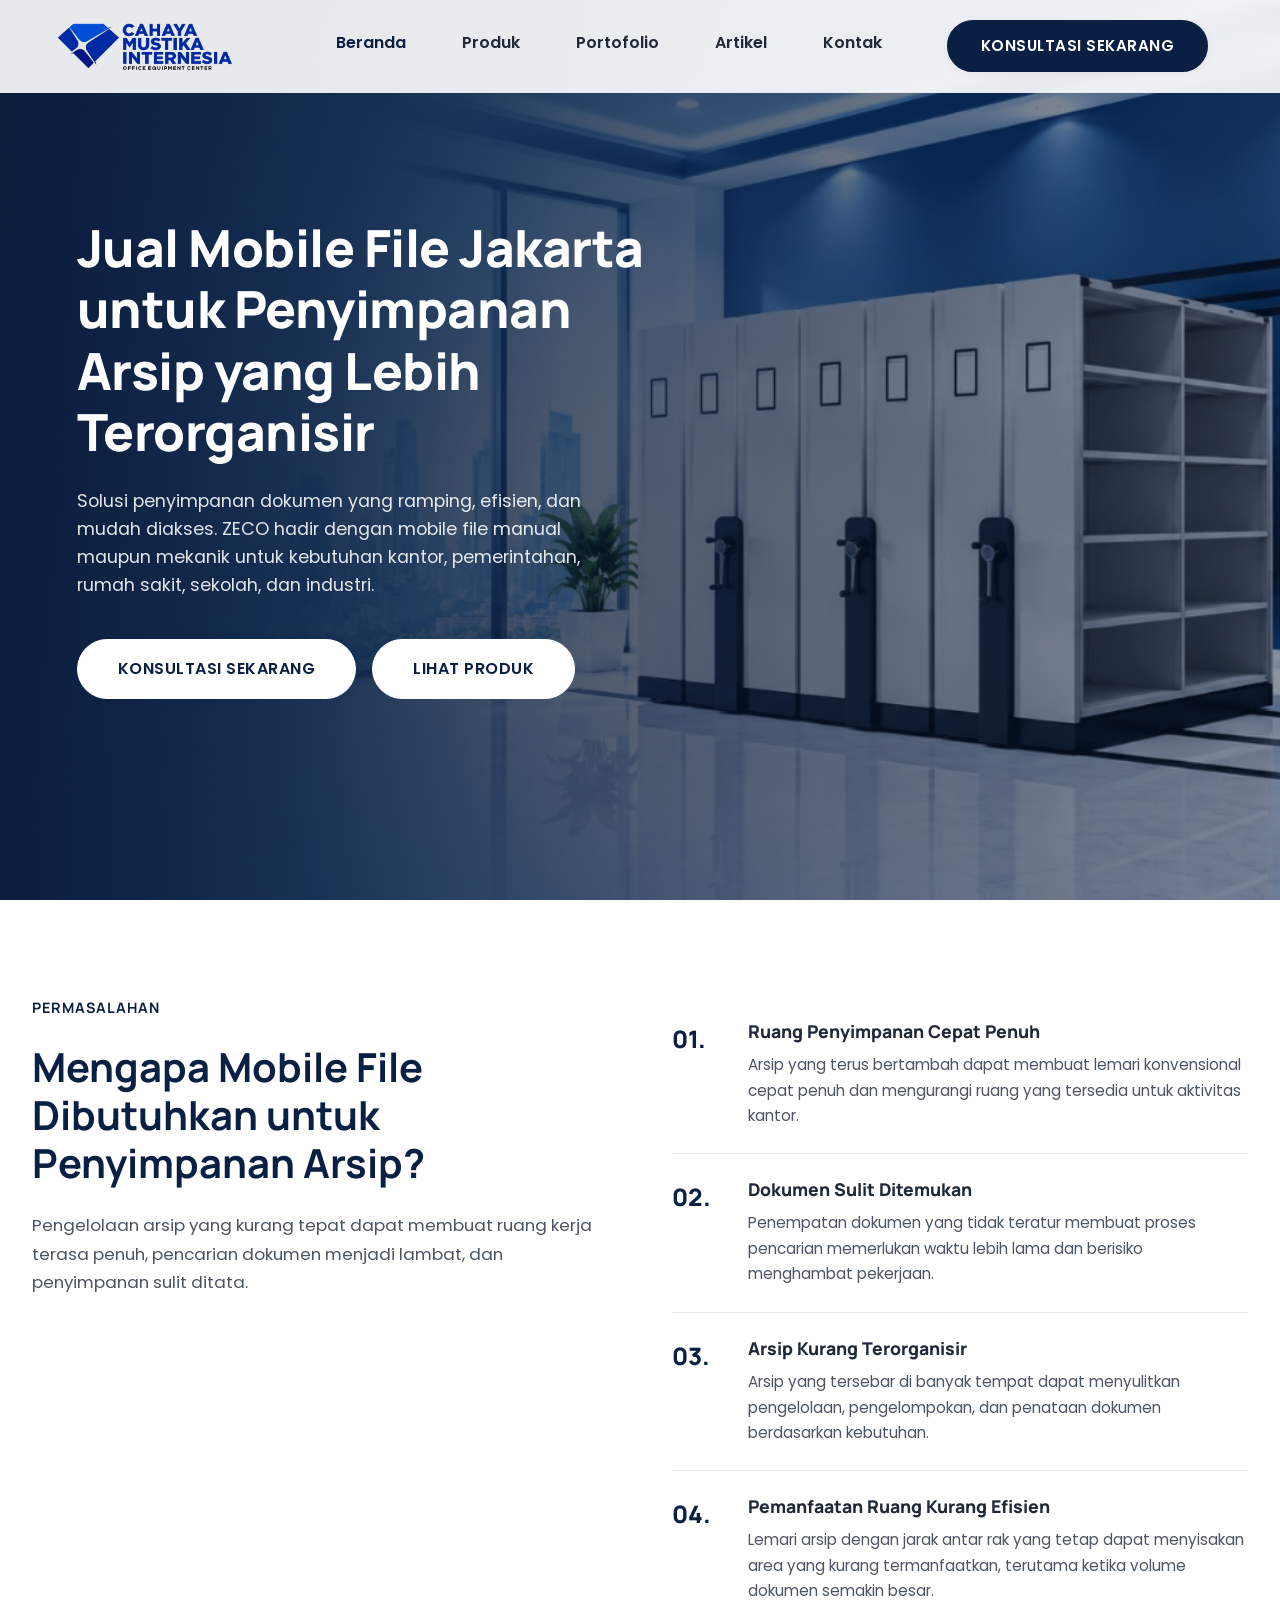
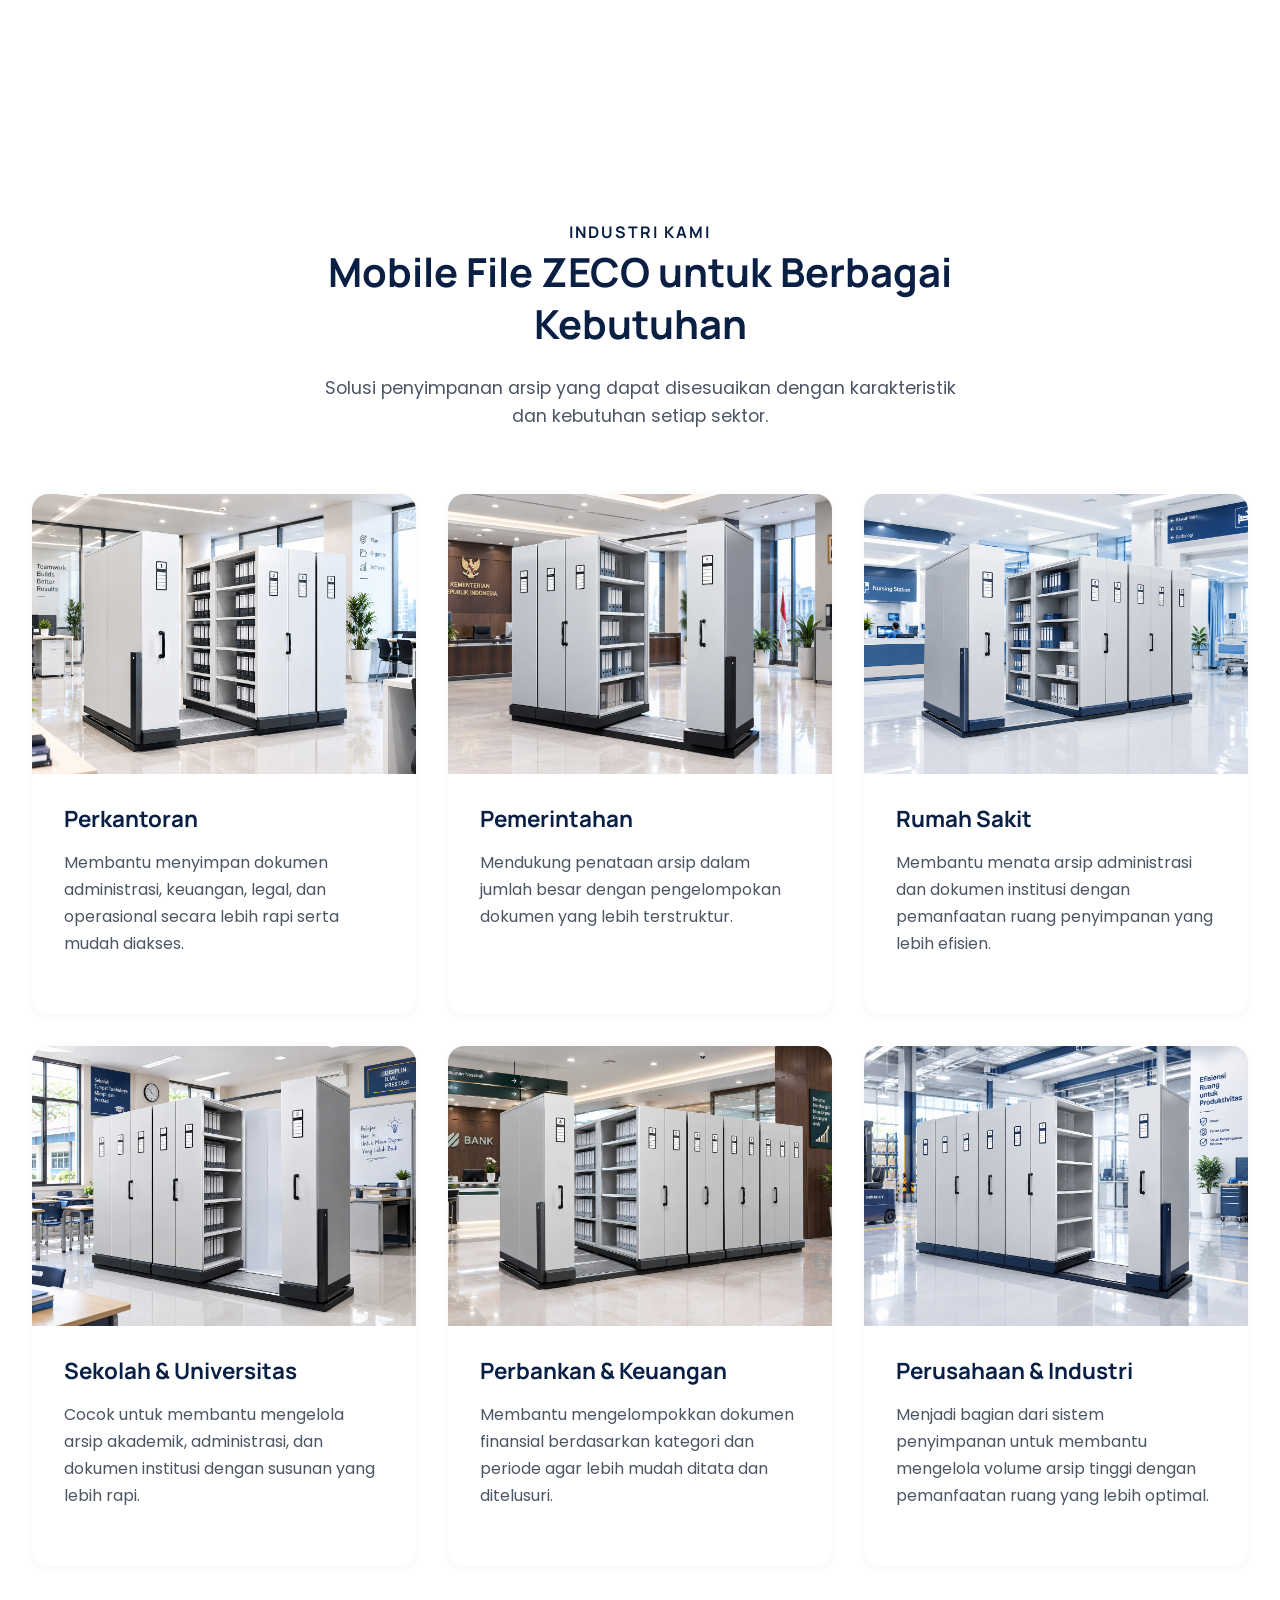
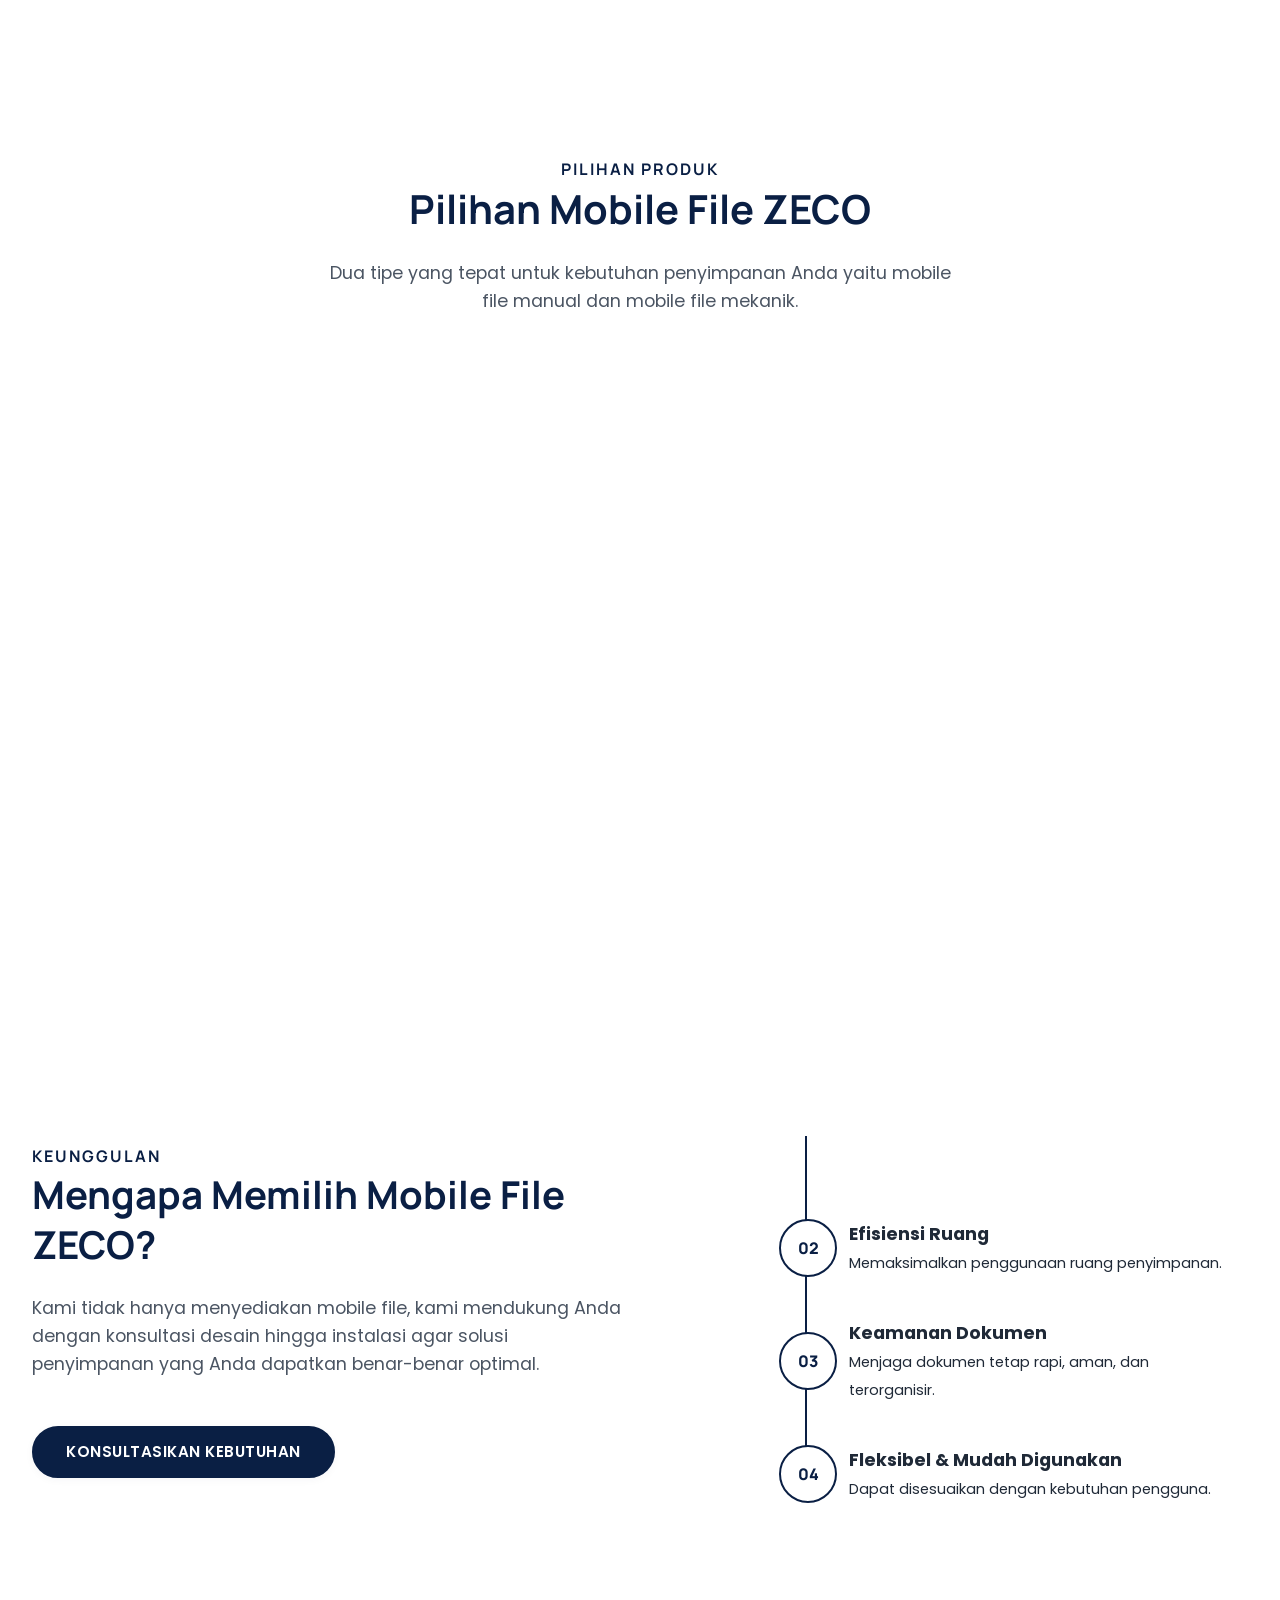
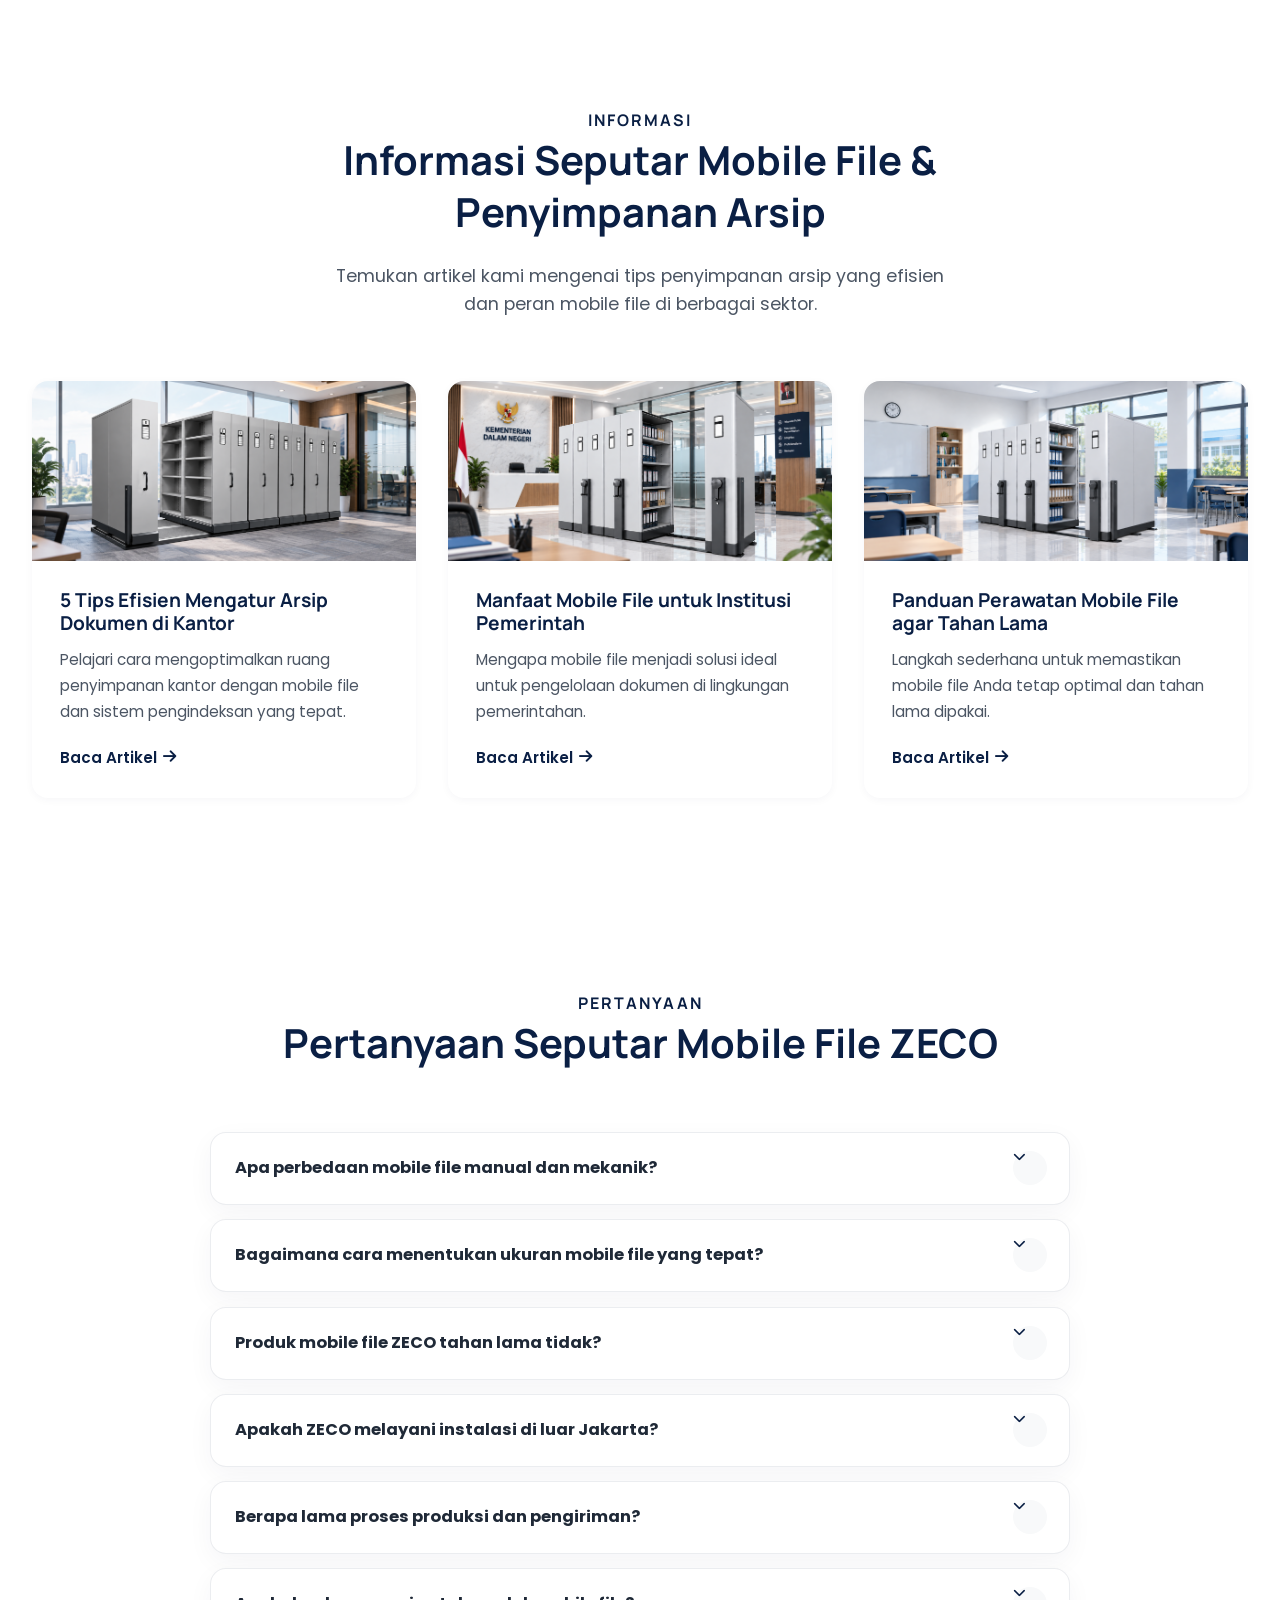
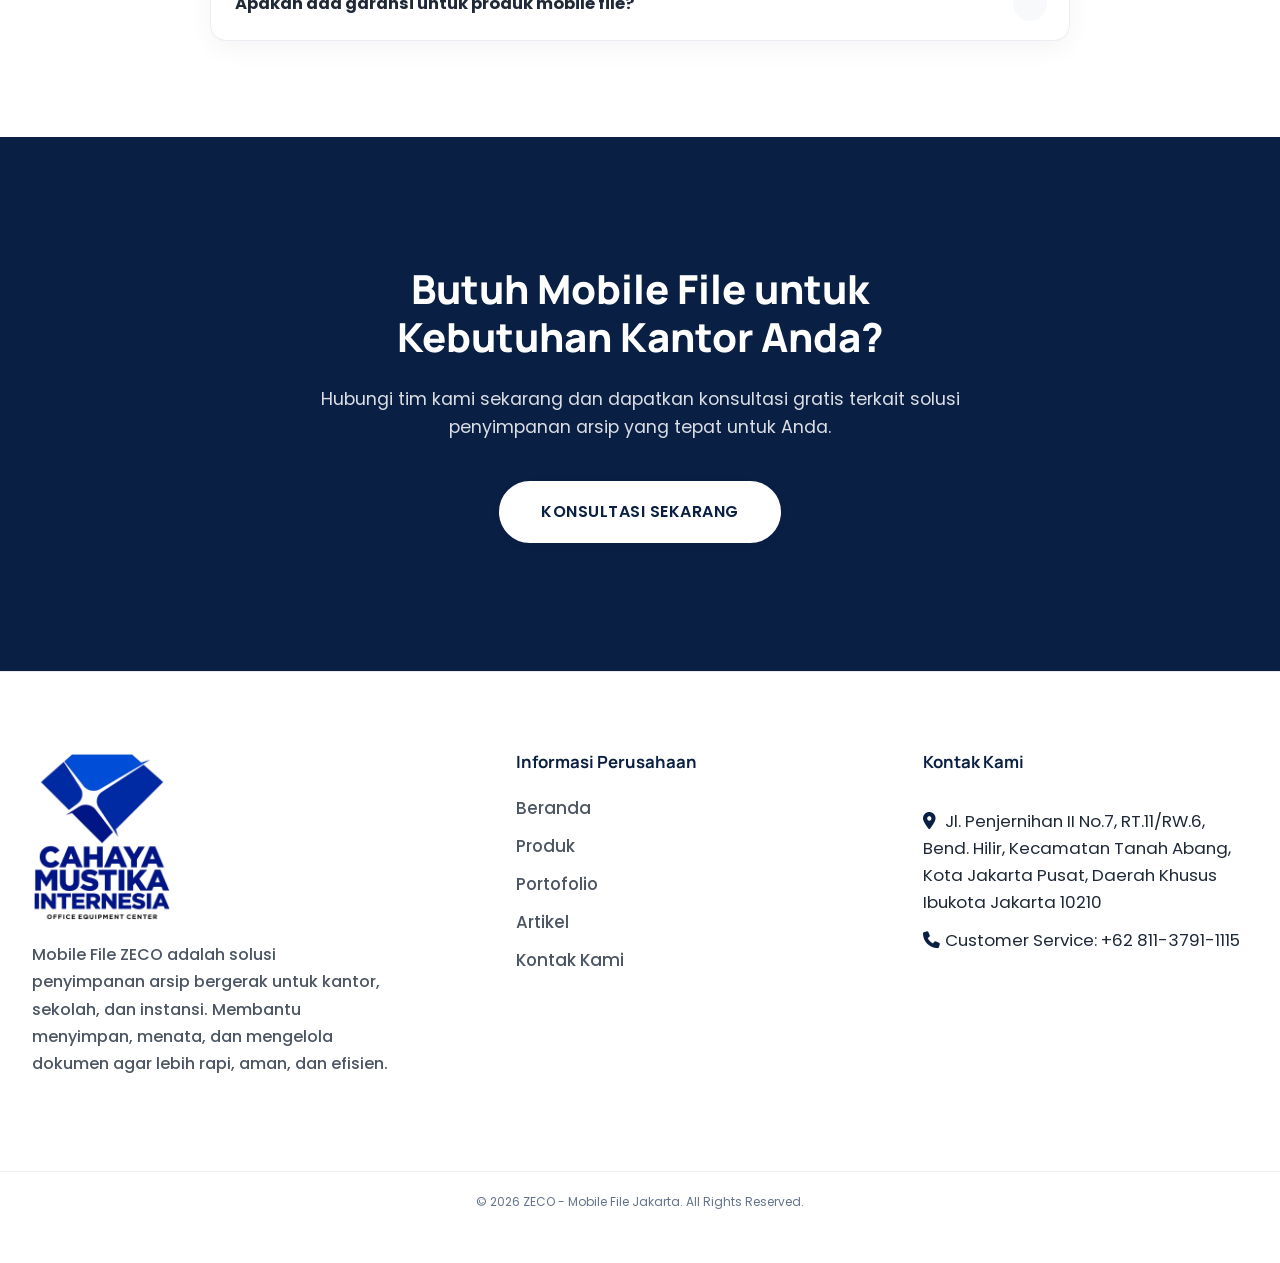
==== commit 92899b71: "update" ====
--- a/index.html
+++ b/index.html
@@ -28,13 +28,10 @@
             <nav class="navbar" id="navbar">
                 <ul class="nav-menu">
                     <li class="nav-item"><a href="#home" class="nav-link active">Beranda</a></li>
-                    <li class="nav-item dropdown">
-                        <a href="#" class="nav-link drop-toggle">Produk <i class="fas fa-chevron-down dropdown-icon"></i></a>
-                        <ul class="dropdown-menu">
-                            <li><a href="#manual">Mobile File Manual</a></li>
-                            <li><a href="#mekanik">Mobile File Mekanik</a></li>
-                        </ul>
-                    </li>
+                   <li class="nav-item">
+    <a href="#produk" class="nav-link">Produk</a>
+</li>
+
                     <li class="nav-item"><a href="#portfolio" class="nav-link">Portofolio</a></li>
                     <li class="nav-item"><a href="#articles" class="nav-link">Artikel</a></li>
                     <li class="nav-item"><a href="#contact" class="nav-link">Kontak</a></li>
--- a/style.css
+++ b/style.css
@@ -172,7 +172,7 @@
     display: flex;
     align-items: center;
     gap: 0.75rem;
-    transform: translateX(-70px);
+    transform: translateX(25px);
 }
 
 .logo-img {
@@ -308,8 +308,8 @@
 
         .nav-btn {
         display: inline-block;
-    margin-left: auto;
-    transform: translateX(60px);
+    margin-left: 20px;
+    transform: translateX(-40px);
 }
 }
 
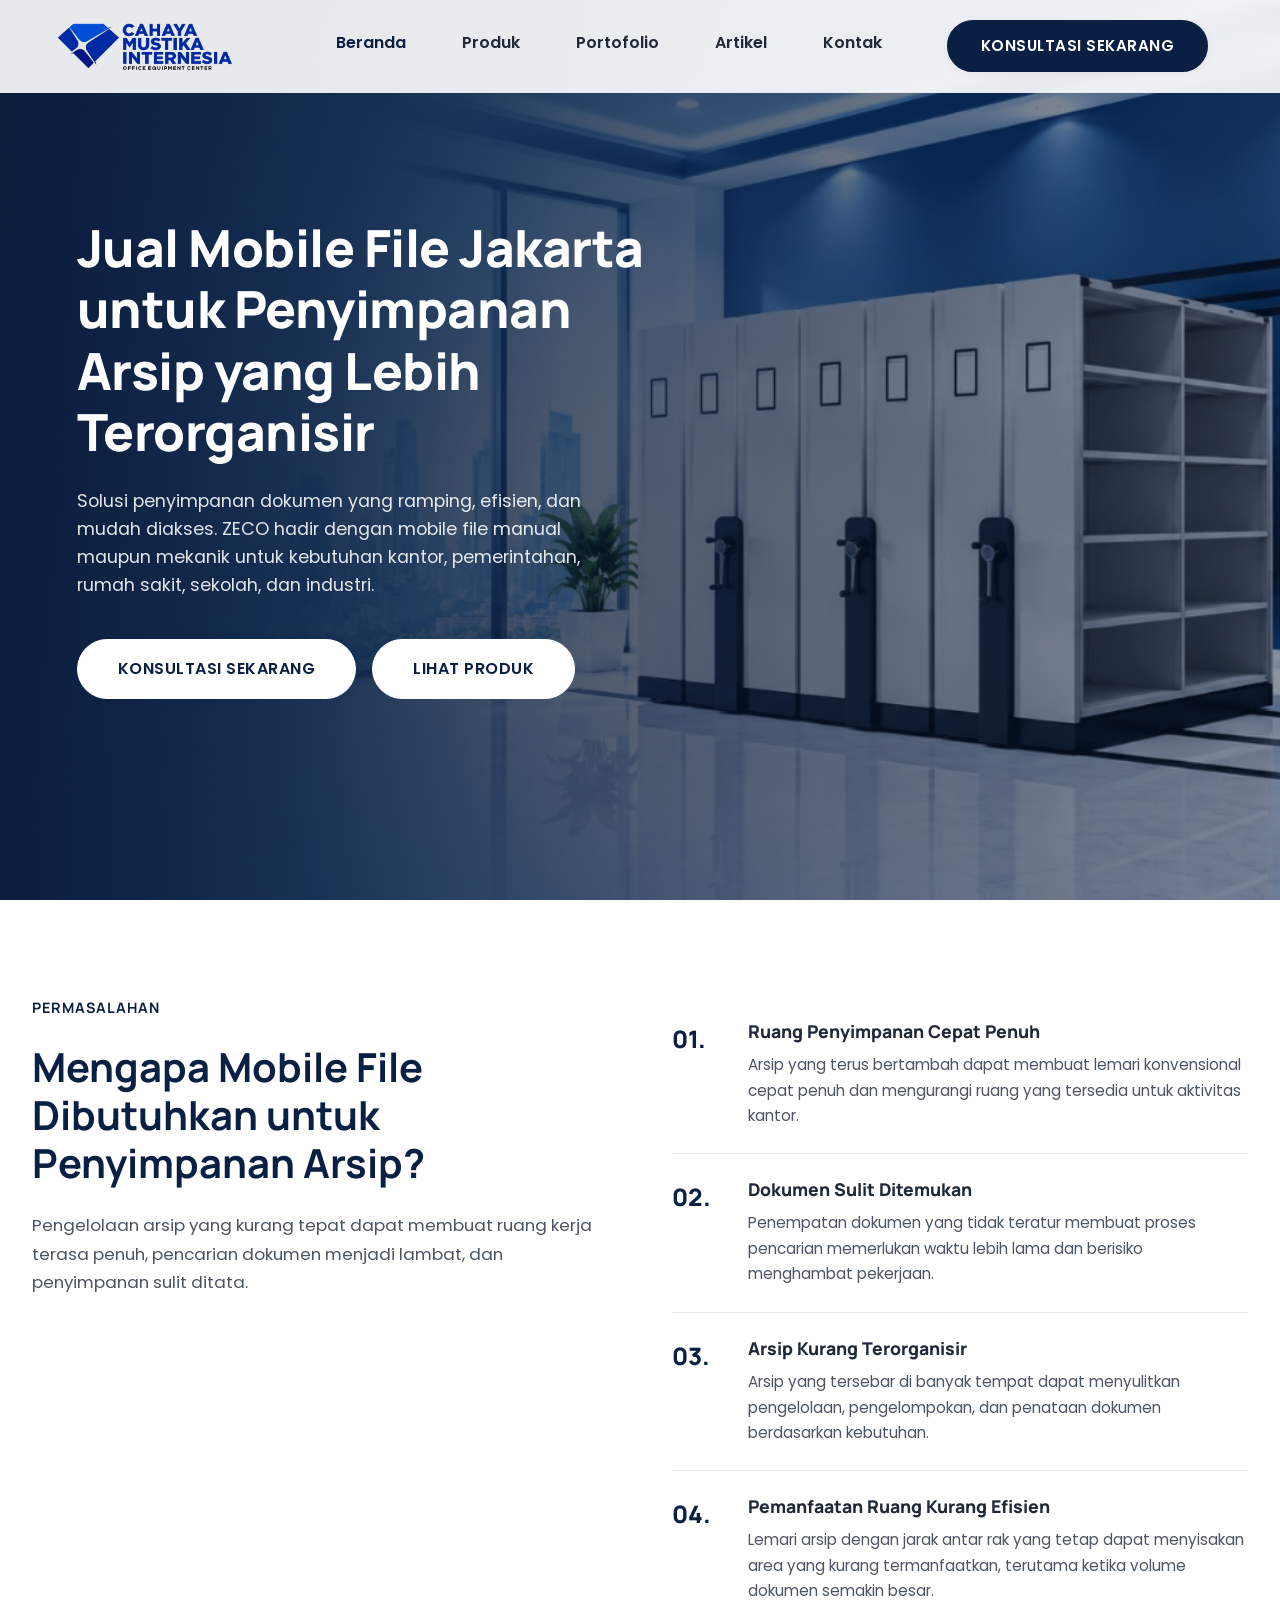
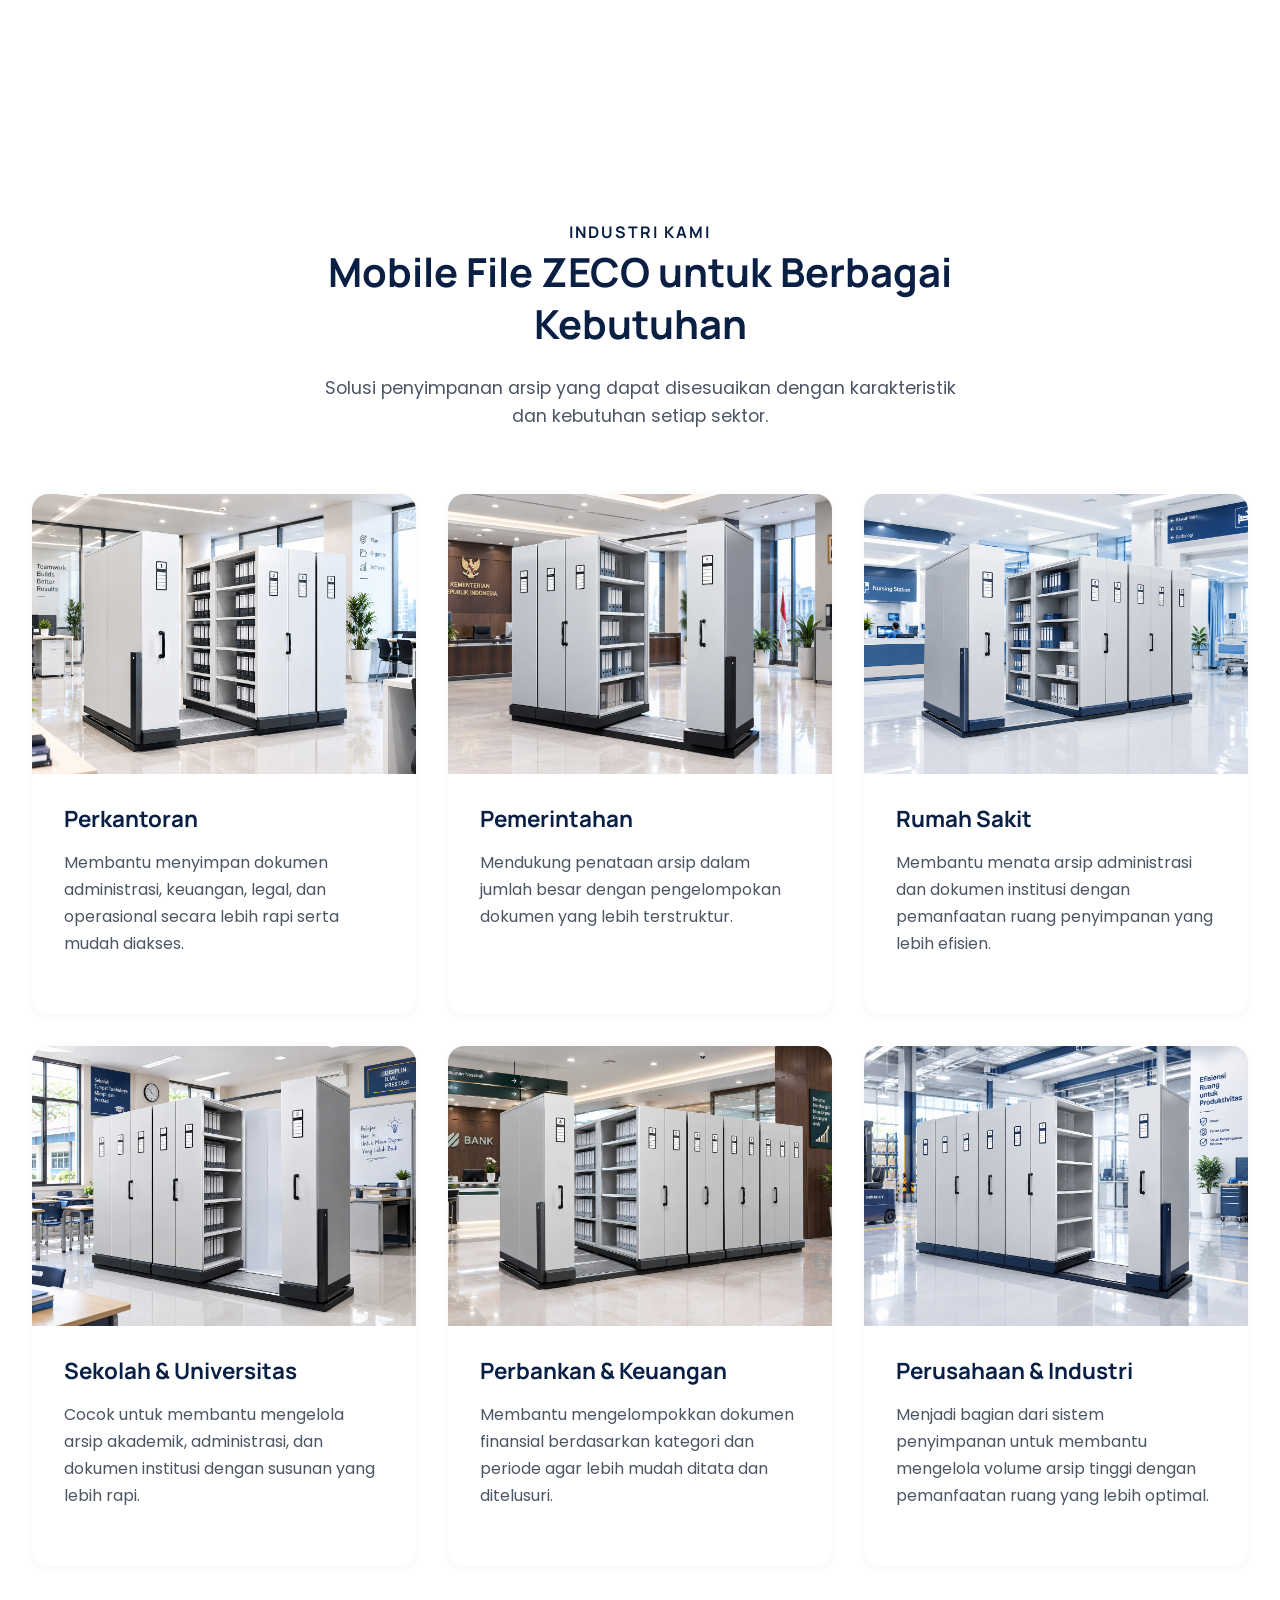
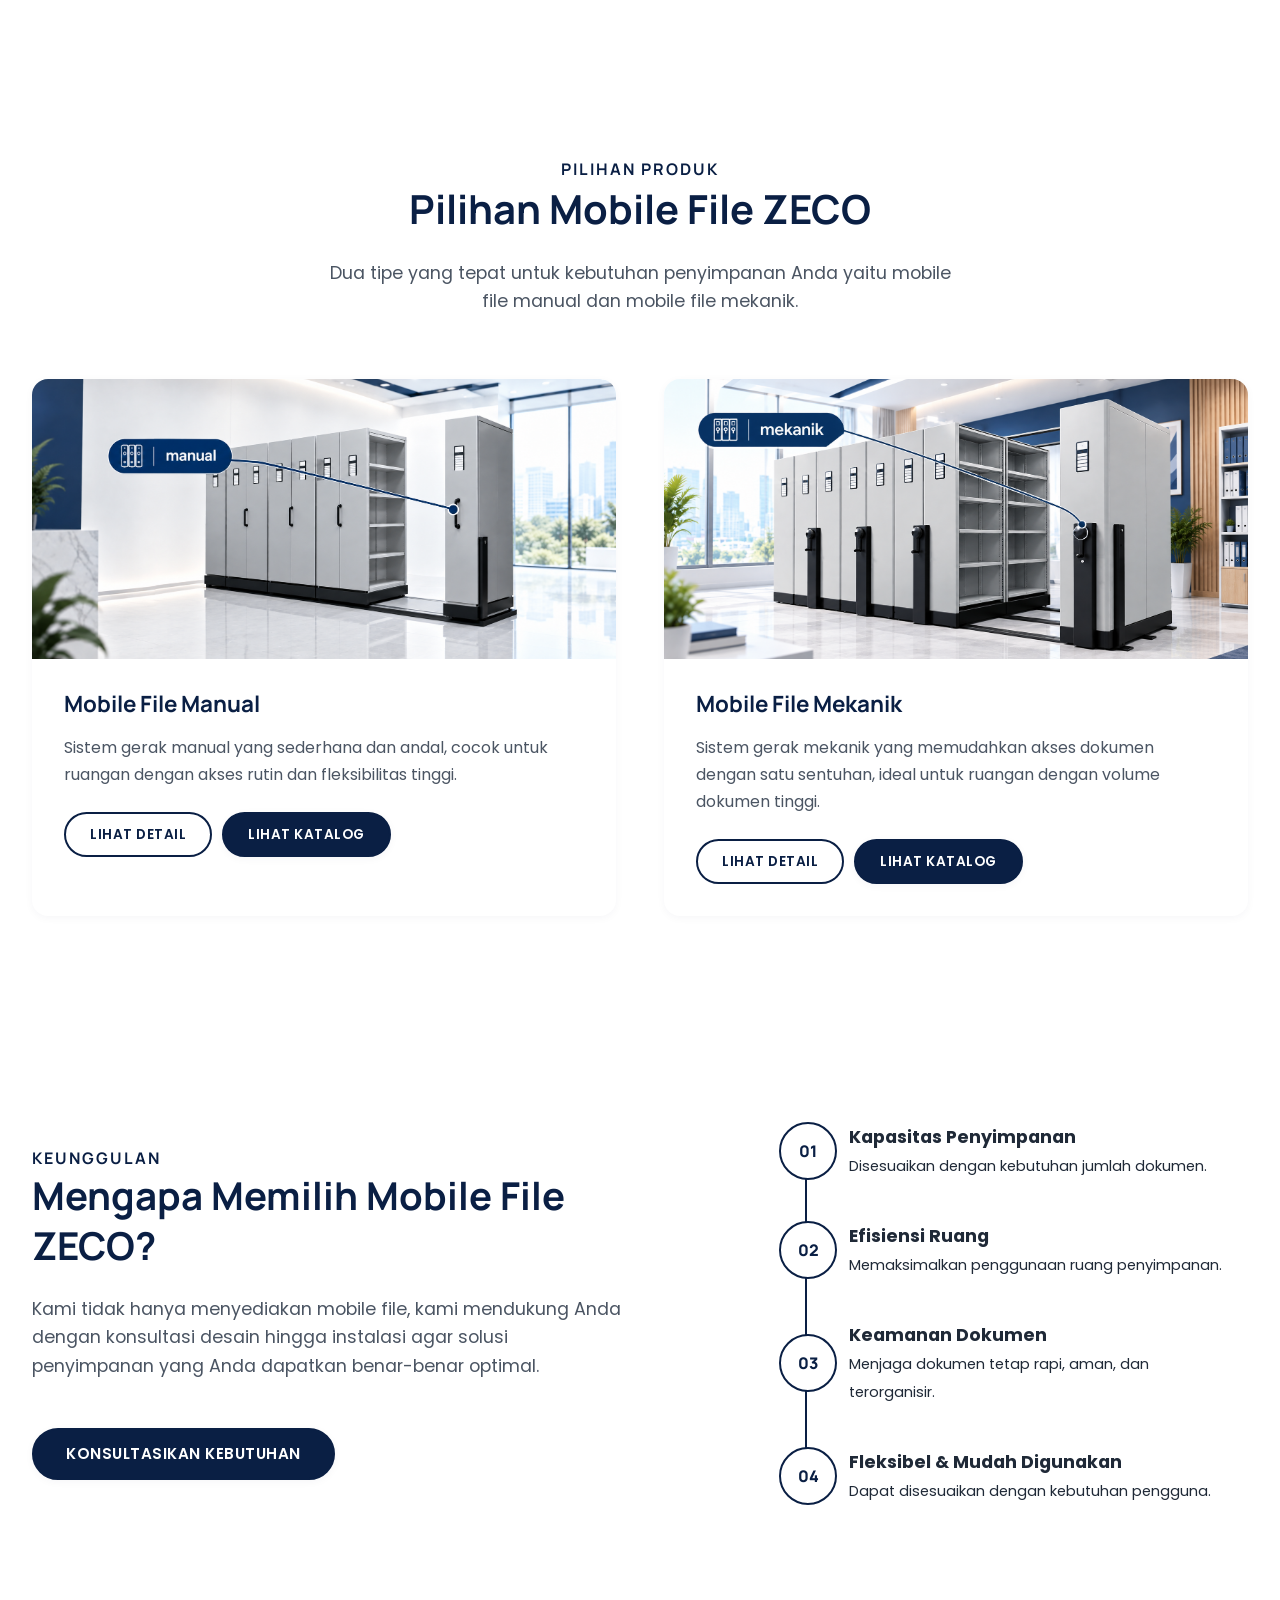
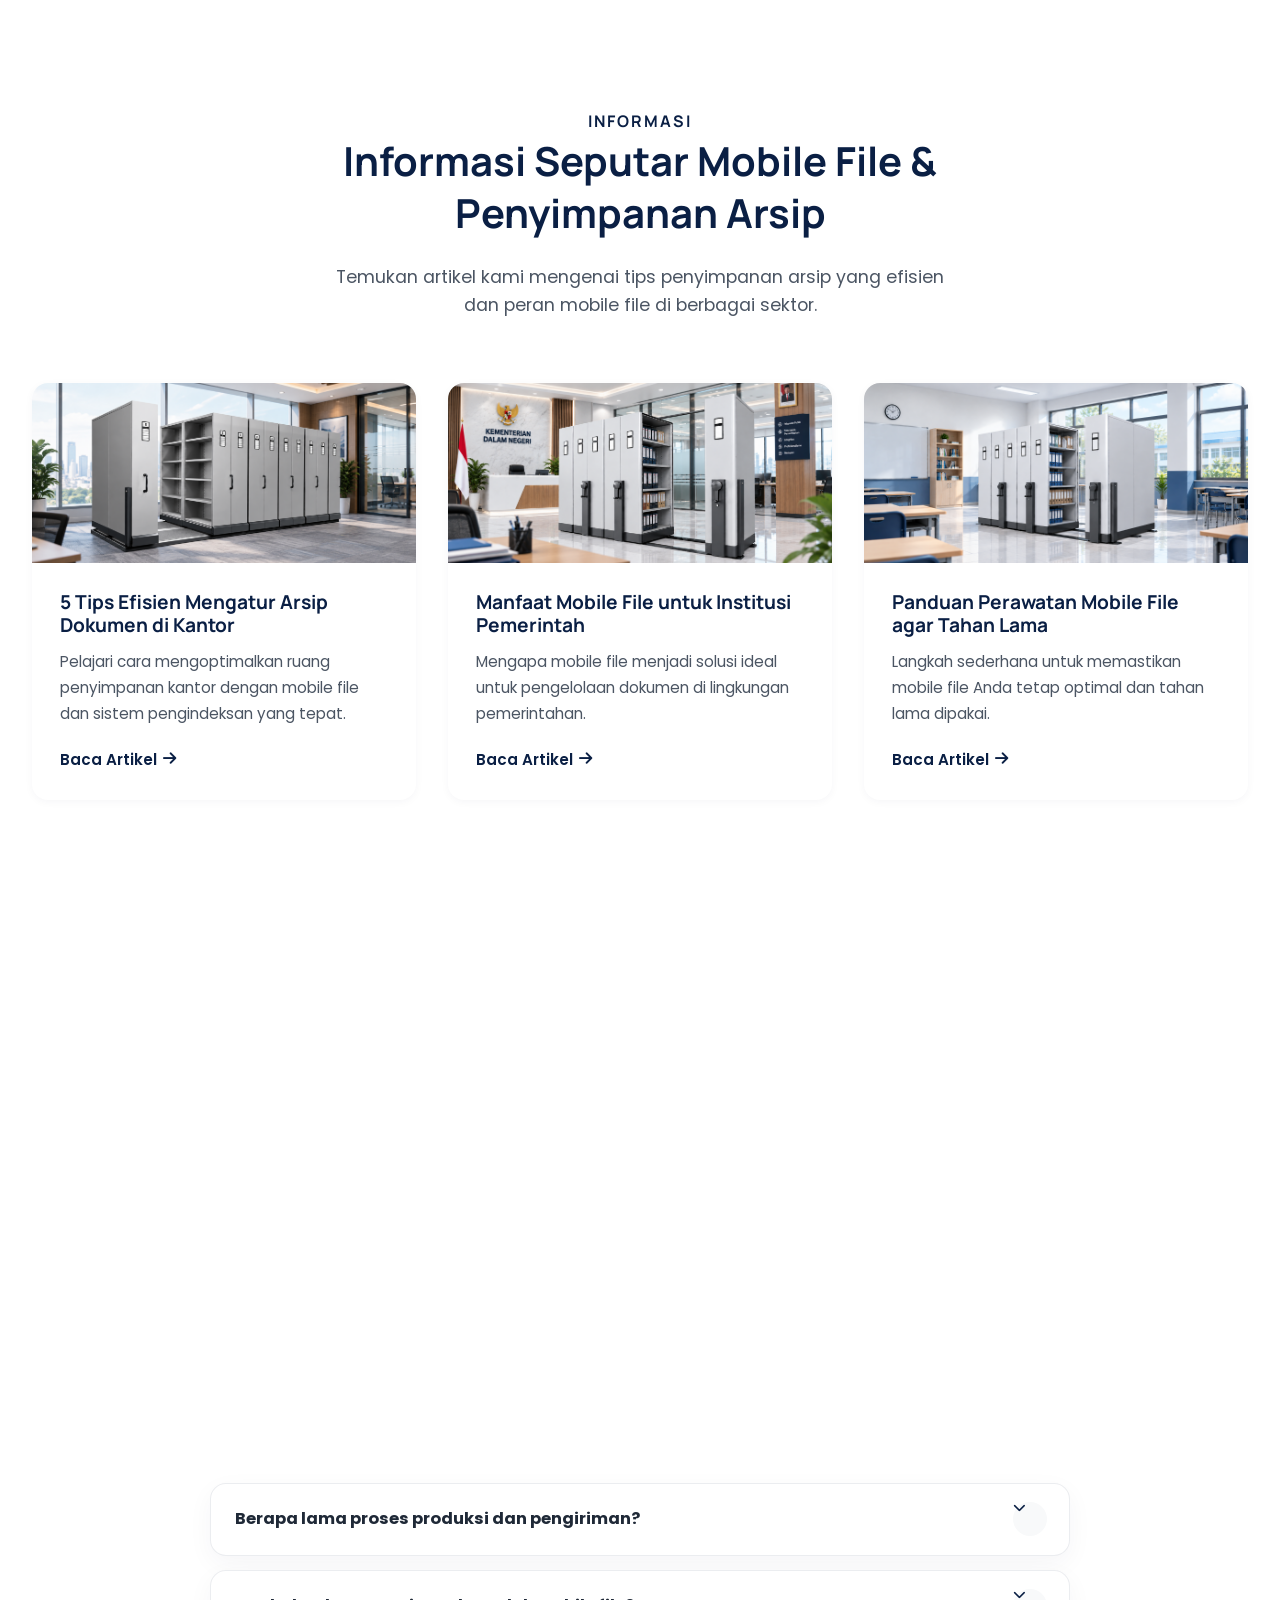
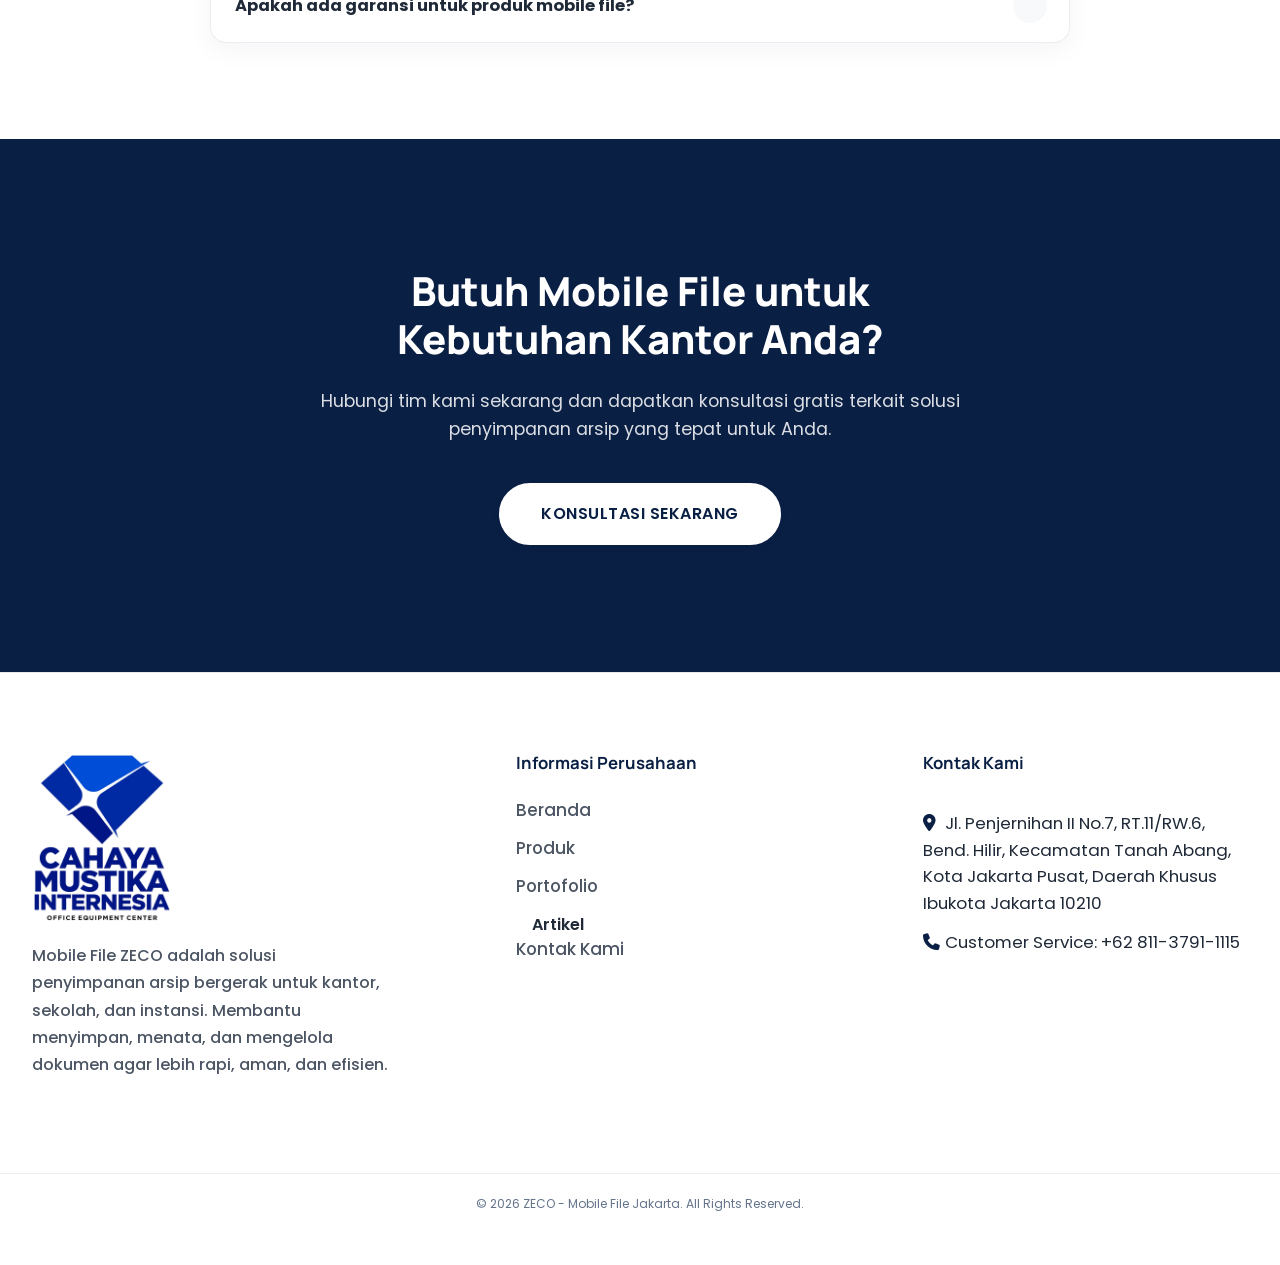
==== commit a825b0d2: "Update website dan tambah halaman artikel" ====
--- a/index.html
+++ b/index.html
@@ -28,12 +28,10 @@
             <nav class="navbar" id="navbar">
                 <ul class="nav-menu">
                     <li class="nav-item"><a href="#home" class="nav-link active">Beranda</a></li>
-                   <li class="nav-item">
-    <a href="#produk" class="nav-link">Produk</a>
-</li>
-
-                    <li class="nav-item"><a href="#portfolio" class="nav-link">Portofolio</a></li>
-                    <li class="nav-item"><a href="#articles" class="nav-link">Artikel</a></li>
+                    <li class="nav-item"><a href="produk.html" class="nav-link">Produk</a></li>
+
+                    <li class="nav-item"><a href="portofolio.html" class="nav-link">Portofolio</a></li>
+                    <li class="nav-item"><a href="artikel.html" class="nav-link">Artikel</a></li>
                     <li class="nav-item"><a href="#contact" class="nav-link">Kontak</a></li>
                 </ul>
                 <div class="nav-close" id="nav-close"><i class="fas fa-times"></i></div>
@@ -252,7 +250,10 @@
                             Sistem gerak manual yang sederhana dan andal, cocok untuk
                             ruangan dengan akses rutin dan fleksibilitas tinggi.
                         </p>
-                        <button type="button" class="btn btn-outline btn-sm" data-modal="product-manual">Lihat Detail</button>
+                        <div class="choice-actions" style="display: flex; gap: 10px; flex-wrap: wrap;">
+                            <button type="button" class="btn btn-outline btn-sm" data-modal="product-manual">Lihat Detail</button>
+                            <a href="produk.html#manual" class="btn btn-primary btn-sm">Lihat Katalog</a>
+                        </div>
                     </div>
                 </div>
 
@@ -267,7 +268,10 @@
                             satu sentuhan, ideal untuk ruangan dengan volume dokumen
                             tinggi.
                         </p>
-                        <button type="button" class="btn btn-outline btn-sm" data-modal="product-mekanik">Lihat Detail</button>
+                        <div class="choice-actions" style="display: flex; gap: 10px; flex-wrap: wrap;">
+                            <button type="button" class="btn btn-outline btn-sm" data-modal="product-mekanik">Lihat Detail</button>
+                            <a href="produk.html#mekanik" class="btn btn-primary btn-sm">Lihat Katalog</a>
+                        </div>
                     </div>
                 </div>
             </div>
@@ -559,11 +563,11 @@
             <h3>Informasi Perusahaan</h3>
 
             <ul>
-                <li><a href="#">Beranda</a></li>
-                <li><a href="#">Produk</a></li>
-                <li><a href="#">Portofolio</a></li>
-                <li><a href="#">Artikel</a></li>
-                <li><a href="#">Kontak Kami</a></li>
+                <li><a href="#home">Beranda</a></li>
+                <li><a href="produk.html">Produk</a></li>
+                <li><a href="portofolio.html">Portofolio</a></li>
+                <a href="artikel.html" class="nav-link">Artikel</a>
+                <li><a href="#contact">Kontak Kami</a></li>
             </ul>
         </div>
 
--- a/style.css
+++ b/style.css
@@ -2048,4 +2048,1054 @@
 
 .why-text .btn-primary {
     margin-top: 3rem;
-}+}
+
+
+/* ==================================================
+   PRODUCT PAGE & CATALOG STYLES
+================================================== */
+
+.product-page {
+    background: #fbfcfd;
+}
+
+/* Hero Section */
+.product-page .hero-product {
+    position: relative;
+    width: 100%;
+    min-height: 480px;
+    padding: 140px 0 80px;
+    box-sizing: border-box;
+    background-image:
+        linear-gradient(
+            to right,
+            rgba(6, 20, 48, 0.95) 0%,
+            rgba(6, 20, 48, 0.88) 45%,
+            rgba(6, 20, 48, 0.65) 75%,
+            rgba(6, 20, 48, 0.35) 100%
+        ),
+        url("images/herosection-produk.png");
+    background-size: cover;
+    background-position: center right;
+    background-repeat: no-repeat;
+    display: flex;
+    align-items: center;
+}
+
+.product-page .hero-product .container {
+    position: relative;
+    z-index: 2;
+}
+
+.product-page .hero-breadcrumb {
+    display: inline-flex;
+    align-items: center;
+    gap: 8px;
+    margin-bottom: 16px;
+    font-size: 13px;
+    color: rgba(255, 255, 255, 0.7);
+}
+
+.product-page .hero-breadcrumb a {
+    color: rgba(255, 255, 255, 0.9);
+    transition: color 0.2s ease;
+}
+
+.product-page .hero-breadcrumb a:hover {
+    color: #60a5fa;
+}
+
+.product-page .hero-breadcrumb span {
+    color: rgba(255, 255, 255, 0.4);
+}
+
+.product-page .hero-badge {
+    display: inline-flex;
+    align-items: center;
+    gap: 8px;
+    margin-bottom: 18px;
+    padding: 6px 16px;
+    background: rgba(255, 255, 255, 0.12);
+    border: 1px solid rgba(255, 255, 255, 0.22);
+    border-radius: 50px;
+    color: #93c5fd;
+    font-size: 12px;
+    font-weight: 700;
+    letter-spacing: 1.5px;
+    text-transform: uppercase;
+    backdrop-filter: blur(8px);
+}
+
+.product-page .hero-content {
+    max-width: 820px;
+}
+
+.product-page .hero-content h1 {
+    margin-bottom: 20px;
+    color: #ffffff;
+    font-family: 'Manrope', sans-serif;
+    font-size: clamp(32px, 4.5vw, 50px);
+    line-height: 1.2;
+    font-weight: 800;
+}
+
+.product-page .hero-content h1 span {
+    color: #60a5fa;
+}
+
+.product-page .hero-content p {
+    max-width: 680px;
+    color: rgba(255, 255, 255, 0.9);
+    font-size: 16px;
+    line-height: 1.75;
+    margin-bottom: 30px;
+}
+
+.product-page .hero-actions {
+    display: flex;
+    flex-wrap: wrap;
+    gap: 14px;
+    align-items: center;
+}
+
+.product-page .hero-actions .btn {
+    display: inline-flex;
+    align-items: center;
+    gap: 10px;
+    font-weight: 600;
+    font-size: 14px;
+    padding: 12px 24px;
+    border-radius: 50px;
+    transition: all 0.25s ease;
+}
+
+.product-page .hero-btn-primary {
+    background: #ffffff;
+    color: var(--navy);
+}
+
+.product-page .hero-btn-primary:hover {
+    background: #f0f4f9;
+    transform: translateY(-2px);
+    box-shadow: 0 10px 20px rgba(0, 0, 0, 0.15);
+}
+
+.product-page .hero-btn-outline {
+    background: rgba(255, 255, 255, 0.12);
+    border: 1px solid rgba(255, 255, 255, 0.3);
+    color: #ffffff;
+    backdrop-filter: blur(4px);
+}
+
+.product-page .hero-btn-outline:hover {
+    background: rgba(255, 255, 255, 0.25);
+    transform: translateY(-2px);
+}
+
+.product-page .hero-btn-wa {
+    background: #25d366;
+    color: #ffffff;
+}
+
+.product-page .hero-btn-wa:hover {
+    background: #20bd5a;
+    transform: translateY(-2px);
+    box-shadow: 0 10px 20px rgba(37, 211, 102, 0.3);
+}
+
+/* Feature Strip */
+.product-features-strip {
+    background: #ffffff;
+    border-bottom: 1px solid var(--gray);
+    padding: 30px 0;
+}
+
+.product-features-grid {
+    display: grid;
+    grid-template-columns: repeat(4, 1fr);
+    gap: 20px;
+}
+
+.product-feature-item {
+    display: flex;
+    align-items: center;
+    gap: 16px;
+    padding: 16px;
+    border-radius: 12px;
+    background: #f8fafc;
+    border: 1px solid #edf2f7;
+    transition: all 0.2s ease;
+}
+
+.product-feature-item:hover {
+    background: #f1f5f9;
+    border-color: #cbd5e1;
+    transform: translateY(-2px);
+}
+
+.product-feature-icon {
+    width: 48px;
+    height: 48px;
+    border-radius: 12px;
+    background: rgba(10, 31, 68, 0.08);
+    color: var(--navy);
+    display: flex;
+    align-items: center;
+    justify-content: center;
+    font-size: 22px;
+    flex-shrink: 0;
+}
+
+.product-feature-text h4 {
+    font-size: 14px;
+    font-weight: 700;
+    color: var(--navy);
+    margin-bottom: 3px;
+    line-height: 1.3;
+}
+
+.product-feature-text p {
+    font-size: 12px;
+    color: var(--text-light);
+    line-height: 1.4;
+    margin: 0;
+}
+
+/* Filter Navigation Bar */
+.product-filter-bar {
+    position: sticky;
+    top: 75px;
+    z-index: 100;
+    background: rgba(255, 255, 255, 0.95);
+    backdrop-filter: blur(10px);
+    border-bottom: 1px solid var(--gray);
+    padding: 14px 0;
+    box-shadow: 0 4px 15px rgba(0, 0, 0, 0.03);
+}
+
+.product-filter-inner {
+    display: flex;
+    align-items: center;
+    justify-content: space-between;
+    gap: 20px;
+    flex-wrap: wrap;
+}
+
+.product-filter-tabs {
+    display: flex;
+    align-items: center;
+    gap: 10px;
+    flex-wrap: wrap;
+}
+
+.filter-btn {
+    padding: 8px 18px;
+    border-radius: 50px;
+    font-size: 13px;
+    font-weight: 600;
+    background: #f1f5f9;
+    color: var(--text-dark);
+    border: 1px solid #e2e8f0;
+    transition: all 0.2s ease;
+    cursor: pointer;
+    display: inline-flex;
+    align-items: center;
+    gap: 8px;
+    text-decoration: none;
+}
+
+.filter-btn:hover {
+    background: #e2e8f0;
+    color: var(--navy);
+}
+
+.filter-btn.active {
+    background: var(--navy);
+    color: #ffffff;
+    border-color: var(--navy);
+}
+
+.filter-btn .badge-count {
+    display: inline-flex;
+    align-items: center;
+    justify-content: center;
+    padding: 2px 8px;
+    border-radius: 12px;
+    font-size: 11px;
+    background: rgba(0, 0, 0, 0.08);
+}
+
+.filter-btn.active .badge-count {
+    background: rgba(255, 255, 255, 0.25);
+    color: #ffffff;
+}
+
+.filter-info-hint {
+    font-size: 13px;
+    color: var(--text-light);
+    display: flex;
+    align-items: center;
+    gap: 8px;
+}
+
+/* Product Section */
+.product-page .products {
+    padding: 60px 0 80px;
+}
+
+.product-page .products.manual-section {
+    background: #ffffff;
+}
+
+.product-page .products.mechanical-section {
+    background: #f8fafc;
+    border-top: 1px solid var(--gray);
+    border-bottom: 1px solid var(--gray);
+}
+
+.product-page .section-title-wrap {
+    display: flex;
+    justify-content: space-between;
+    align-items: flex-end;
+    gap: 30px;
+    margin-bottom: 36px;
+    padding-bottom: 20px;
+    border-bottom: 2px solid #eef2f6;
+}
+
+.product-page .section-tag {
+    display: inline-flex;
+    align-items: center;
+    gap: 6px;
+    font-size: 12px;
+    font-weight: 700;
+    letter-spacing: 1.5px;
+    color: var(--navy-light);
+    text-transform: uppercase;
+    margin-bottom: 8px;
+}
+
+.product-page .section-title-wrap h2 {
+    color: var(--navy);
+    font-family: 'Manrope', sans-serif;
+    font-size: clamp(26px, 3.5vw, 36px);
+    margin-bottom: 8px;
+}
+
+.product-page .section-title-wrap p {
+    color: var(--text-light);
+    font-size: 15px;
+    max-width: 650px;
+    line-height: 1.6;
+}
+
+.product-page .section-count-badge {
+    background: #eef3fa;
+    color: var(--navy);
+    padding: 8px 16px;
+    border-radius: 50px;
+    font-size: 13px;
+    font-weight: 700;
+    white-space: nowrap;
+    display: inline-flex;
+    align-items: center;
+    gap: 8px;
+    border: 1px solid #dce5f2;
+}
+
+/* Product Grid */
+.product-page .product-grid {
+    display: grid;
+    grid-template-columns: repeat(4, 1fr);
+    gap: 24px;
+}
+
+/* Product Card */
+.product-page .product-card {
+    position: relative;
+    background: #ffffff;
+    border: 1px solid #e2e8f0;
+    border-radius: 16px;
+    overflow: hidden;
+    display: flex;
+    flex-direction: column;
+    justify-content: space-between;
+    transition: all 0.3s cubic-bezier(0.16, 1, 0.3, 1);
+    box-shadow: 0 2px 8px rgba(10, 31, 68, 0.04);
+}
+
+.product-page .product-card:hover {
+    transform: translateY(-8px);
+    box-shadow: 0 16px 36px rgba(10, 31, 68, 0.12);
+    border-color: #cbd5e1;
+}
+
+.product-card-top {
+    position: absolute;
+    top: 14px;
+    left: 14px;
+    right: 14px;
+    display: flex;
+    justify-content: space-between;
+    align-items: center;
+    z-index: 3;
+    pointer-events: none;
+}
+
+.product-card-number {
+    width: 32px;
+    height: 32px;
+    display: flex;
+    align-items: center;
+    justify-content: center;
+    border-radius: 50%;
+    background: #ffffff;
+    color: var(--navy);
+    font-weight: 800;
+    font-size: 12px;
+    box-shadow: 0 2px 6px rgba(0, 0, 0, 0.1);
+    border: 1px solid #e2e8f0;
+}
+
+.product-card-tag {
+    padding: 4px 10px;
+    border-radius: 30px;
+    font-size: 11px;
+    font-weight: 700;
+    background: var(--navy);
+    color: #ffffff;
+    box-shadow: 0 2px 6px rgba(10, 31, 68, 0.15);
+}
+
+.product-card-tag.tag-mekanik {
+    background: #1e3a8a;
+}
+
+.product-image-box {
+    position: relative;
+    width: 100%;
+    height: 220px;
+    background: #f8fafc;
+    display: flex;
+    align-items: center;
+    justify-content: center;
+    padding: 20px;
+    overflow: hidden;
+    border-bottom: 1px solid #edf2f7;
+}
+
+.product-image-box img {
+    width: 100%;
+    height: 100%;
+    object-fit: contain;
+    transition: transform 0.4s ease;
+}
+
+.product-page .product-card:hover .product-image-box img {
+    transform: scale(1.06);
+}
+
+.product-card-body {
+    padding: 20px;
+    display: flex;
+    flex-direction: column;
+    flex-grow: 1;
+}
+
+.product-card-header {
+    margin-bottom: 10px;
+}
+
+.product-model-code {
+    display: block;
+    font-size: 11px;
+    font-weight: 700;
+    color: var(--navy-light);
+    letter-spacing: 1px;
+    text-transform: uppercase;
+    margin-bottom: 4px;
+}
+
+.product-title {
+    color: var(--navy);
+    font-family: 'Manrope', sans-serif;
+    font-size: 18px;
+    font-weight: 700;
+    line-height: 1.3;
+    margin-bottom: 6px;
+}
+
+.product-desc {
+    color: var(--text-light);
+    font-size: 13px;
+    line-height: 1.5;
+    margin-bottom: 14px;
+}
+
+/* Card Specs List */
+.product-specs-list {
+    background: #f8fafc;
+    border-radius: 10px;
+    padding: 10px 12px;
+    margin-bottom: 16px;
+    display: flex;
+    flex-direction: column;
+    gap: 6px;
+}
+
+.product-spec-row {
+    display: flex;
+    align-items: center;
+    justify-content: space-between;
+    font-size: 12px;
+    color: var(--text-light);
+}
+
+.product-spec-row span.label {
+    display: inline-flex;
+    align-items: center;
+    gap: 6px;
+    color: var(--text-dark);
+    font-weight: 500;
+}
+
+.product-spec-row span.label i {
+    color: var(--navy-light);
+    width: 14px;
+    font-size: 11px;
+}
+
+.product-spec-row span.val {
+    font-weight: 600;
+    color: var(--navy);
+}
+
+/* Card Actions */
+.product-card-actions {
+    display: grid;
+    grid-template-columns: 1fr auto;
+    gap: 8px;
+    margin-top: auto;
+}
+
+.btn-detail {
+    display: inline-flex;
+    align-items: center;
+    justify-content: center;
+    gap: 6px;
+    padding: 10px 14px;
+    background: var(--navy);
+    color: #ffffff;
+    border-radius: 8px;
+    font-size: 12px;
+    font-weight: 600;
+    transition: all 0.2s ease;
+    text-align: center;
+    cursor: pointer;
+    border: none;
+    font-family: inherit;
+}
+
+.btn-detail:hover {
+    background: var(--navy-light);
+    color: #ffffff;
+    transform: translateY(-1px);
+}
+
+.btn-wa-card {
+    display: inline-flex;
+    align-items: center;
+    justify-content: center;
+    width: 38px;
+    height: 38px;
+    background: #25d366;
+    color: #ffffff;
+    border-radius: 8px;
+    font-size: 16px;
+    transition: all 0.2s ease;
+    text-decoration: none;
+}
+
+.btn-wa-card:hover {
+    background: #1eb855;
+    color: #ffffff;
+    transform: translateY(-1px);
+}
+
+/* Comparison Section */
+.comparison-section {
+    padding: 70px 0;
+    background: #ffffff;
+}
+
+.comparison-header {
+    text-align: center;
+    max-width: 700px;
+    margin: 0 auto 40px;
+}
+
+.comparison-header h2 {
+    font-family: 'Manrope', sans-serif;
+    font-size: clamp(26px, 3.5vw, 36px);
+    color: var(--navy);
+    margin-bottom: 12px;
+}
+
+.comparison-header p {
+    color: var(--text-light);
+    font-size: 15px;
+}
+
+.table-responsive {
+    overflow-x: auto;
+    background: #ffffff;
+    border: 1px solid #e2e8f0;
+    border-radius: 16px;
+    box-shadow: 0 4px 20px rgba(0, 0, 0, 0.04);
+}
+
+.comparison-table {
+    width: 100%;
+    border-collapse: collapse;
+    text-align: left;
+    min-width: 650px;
+}
+
+.comparison-table th {
+    padding: 18px 24px;
+    background: var(--navy);
+    color: #ffffff;
+    font-family: 'Manrope', sans-serif;
+    font-size: 15px;
+    font-weight: 700;
+}
+
+.comparison-table th:first-child {
+    width: 28%;
+}
+
+.comparison-table th:nth-child(2),
+.comparison-table th:nth-child(3) {
+    width: 36%;
+}
+
+.comparison-table td {
+    padding: 16px 24px;
+    border-bottom: 1px solid #edf2f7;
+    font-size: 14px;
+    color: var(--text-dark);
+}
+
+.comparison-table tr:nth-child(even) td {
+    background: #f8fafc;
+}
+
+.comparison-table tr:last-child td {
+    border-bottom: none;
+}
+
+.comparison-table td.feature-name {
+    font-weight: 600;
+    color: var(--navy);
+}
+
+/* CTA Section */
+.product-page .cta {
+    background: var(--navy);
+    color: #ffffff;
+    padding: 80px 0;
+    text-align: center;
+    width: 100%;
+    box-sizing: border-box;
+}
+
+.product-page .cta-inner {
+    max-width: 780px;
+    margin: 0 auto;
+    padding: 0 20px;
+}
+
+.product-page .cta-inner h2 {
+    font-family: 'Manrope', sans-serif;
+    font-size: clamp(28px, 4vw, 38px);
+    font-weight: 800;
+    color: #ffffff;
+    margin-bottom: 16px;
+    line-height: 1.25;
+}
+
+.product-page .cta-inner p {
+    font-size: 16px;
+    color: rgba(255, 255, 255, 0.88);
+    margin-bottom: 32px;
+    line-height: 1.7;
+}
+
+.product-page .cta-actions {
+    display: flex;
+    align-items: center;
+    justify-content: center;
+    gap: 16px;
+    flex-wrap: wrap;
+}
+
+.product-page .cta-actions .btn {
+    padding: 14px 28px;
+    border-radius: 50px;
+    font-weight: 700;
+    font-size: 14px;
+    display: inline-flex;
+    align-items: center;
+    gap: 8px;
+    transition: all 0.25s ease;
+    text-decoration: none;
+}
+
+.product-page .cta-actions .btn-white {
+    background: #ffffff;
+    color: var(--navy);
+}
+
+.product-page .cta-actions .btn-white:hover {
+    background: #f1f5f9;
+    transform: translateY(-2px);
+    box-shadow: 0 8px 24px rgba(0, 0, 0, 0.2);
+}
+
+.product-page .cta-actions .btn-wa {
+    background: #25d366;
+    color: #ffffff;
+}
+
+.product-page .cta-actions .btn-wa:hover {
+    background: #20bd5a;
+    transform: translateY(-2px);
+    box-shadow: 0 8px 24px rgba(37, 211, 102, 0.4);
+}
+
+/* Floating WhatsApp Button */
+.floating-wa {
+    position: fixed;
+    bottom: 30px;
+    right: 30px;
+    width: 60px;
+    height: 60px;
+    background: #25d366;
+    color: #ffffff;
+    border-radius: 50%;
+    display: flex;
+    align-items: center;
+    justify-content: center;
+    font-size: 32px;
+    box-shadow: 0 6px 24px rgba(37, 211, 102, 0.45);
+    z-index: 999;
+    transition: all 0.3s cubic-bezier(0.175, 0.885, 0.32, 1.275);
+    text-decoration: none;
+}
+
+.floating-wa:hover {
+    transform: scale(1.1);
+    background: #20bd5a;
+    box-shadow: 0 10px 30px rgba(37, 211, 102, 0.6);
+    color: #ffffff;
+}
+
+.floating-wa-badge {
+    position: absolute;
+    top: -4px;
+    right: -4px;
+    background: #ef4444;
+    color: #ffffff;
+    font-size: 11px;
+    font-weight: 700;
+    width: 20px;
+    height: 20px;
+    border-radius: 50%;
+    display: flex;
+    align-items: center;
+    justify-content: center;
+    border: 2px solid #ffffff;
+}
+
+/* Modal Specs Styling */
+.modal-product-view {
+    display: flex;
+    flex-direction: column;
+    gap: 16px;
+}
+
+.modal-product-img {
+    width: 100%;
+    max-height: 240px;
+    object-fit: contain;
+    background: #f8fafc;
+    border-radius: 12px;
+    padding: 16px;
+    border: 1px solid #e2e8f0;
+}
+
+.modal-specs-table {
+    width: 100%;
+    border-collapse: collapse;
+    margin: 14px 0;
+    font-size: 13px;
+}
+
+.modal-specs-table td {
+    padding: 8px 12px;
+    border-bottom: 1px solid #edf2f7;
+}
+
+.modal-specs-table td:first-child {
+    font-weight: 600;
+    color: var(--navy);
+    width: 40%;
+    background: #f8fafc;
+}
+
+.modal-specs-table td:last-child {
+    color: var(--text-dark);
+}
+
+.modal-wa-btn {
+    display: flex;
+    align-items: center;
+    justify-content: center;
+    gap: 8px;
+    padding: 12px 20px;
+    background: #25d366;
+    color: #ffffff;
+    font-weight: 700;
+    border-radius: 8px;
+    text-decoration: none;
+    font-size: 14px;
+    margin-top: 10px;
+    transition: background 0.2s ease;
+}
+
+.modal-wa-btn:hover {
+    background: #1eb855;
+    color: #ffffff;
+}
+
+/* Responsive */
+@media (max-width: 1200px) {
+    .product-page .product-grid {
+        grid-template-columns: repeat(3, 1fr);
+    }
+    .product-features-grid {
+        grid-template-columns: repeat(2, 1fr);
+    }
+}
+
+@media (max-width: 820px) {
+    .product-page .product-grid {
+        grid-template-columns: repeat(2, 1fr);
+        gap: 16px;
+    }
+    .product-page .section-title-wrap {
+        flex-direction: column;
+        align-items: flex-start;
+        gap: 12px;
+    }
+    .product-filter-bar {
+        top: 60px;
+    }
+    .product-features-grid {
+        grid-template-columns: 1fr;
+    }
+}
+
+@media (max-width: 580px) {
+    .product-page .product-grid {
+        grid-template-columns: 1fr;
+    }
+    .product-page .hero-product {
+        padding: 110px 0 60px;
+        min-height: auto;
+    }
+    .product-page .hero-actions {
+        flex-direction: column;
+        align-items: stretch;
+    }
+    .product-page .hero-actions .btn {
+        justify-content: center;
+    }
+    .product-page .cta-actions {
+        flex-direction: column;
+        width: 100%;
+        }
+
+    .product-page .cta-actions .btn {
+        width: 100%;
+        justify-content: center;
+    }
+}
+
+/* =========================================================
+   ARTICLE PAGE
+   ========================================================= */
+
+/* Article Page Hero / Title */
+.article-page-hero {
+    background: var(--white);
+    padding-block: 5rem 3.5rem;
+    text-align: center;
+    border-bottom: 1px solid var(--gray);
+}
+
+.article-page-hero .container {
+    max-width: 760px;
+    margin: 0 auto;
+}
+
+.article-page-title {
+    font-family: 'Manrope', sans-serif;
+    font-size: clamp(2.4rem, 5vw, 3.2rem);
+    font-weight: 800;
+    color: var(--navy);
+    line-height: 1.2;
+    margin-bottom: 0.75rem;
+}
+
+.article-page-subtitle {
+    font-family: 'Manrope', sans-serif;
+    font-size: clamp(1.1rem, 2.5vw, 1.4rem);
+    font-weight: 600;
+    color: var(--navy-light);
+    margin-bottom: 1.5rem;
+}
+
+.article-page-description {
+    font-family: 'Poppins', sans-serif;
+    font-size: 1.05rem;
+    color: var(--text-light);
+    line-height: 1.7;
+}
+
+/* Article Featured (Main Article) */
+.article-feature {
+    position: relative;
+    height: 330px;
+    overflow: hidden;
+    border-radius: 20px;
+    box-shadow: var(--shadow-lg);
+    margin-bottom: 3rem;
+}
+
+.article-feature-image {
+    position: absolute;
+    inset: 0;
+    width: 100%;
+    height: 100%;
+}
+
+.article-feature-image img {
+    width: 100%;
+    height: 100%;
+    object-fit: cover;
+}
+
+.article-feature-overlay {
+    position: absolute;
+    inset: 0;
+    background: rgba(10, 31, 68, 0.55);
+    z-index: 1;
+}
+
+.article-feature-content {
+    position: relative;
+    z-index: 2;
+    padding: 2rem;
+    color: var(--white);
+    max-width: 55%;
+    display: flex;
+    flex-direction: column;
+    gap: 1rem;
+}
+
+.article-feature-meta {
+    display: flex;
+    align-items: center;
+    gap: 0.75rem;
+    flex-wrap: wrap;
+}
+
+.article-feature-category {
+    font-size: 0.8rem;
+    font-weight: 600;
+    color: rgba(255, 255, 255, 0.9);
+    padding: 0.4rem 1rem;
+    background: rgba(255, 255, 255, 0.12);
+    border: 1px solid rgba(255, 255, 255, 0.2);
+    border-radius: 50px;
+    display: inline-flex;
+    align-items: center;
+    gap: 0.4rem;
+}
+
+.article-feature-date {
+    font-size: 0.85rem;
+    color: rgba(255, 255, 255, 0.7);
+    display: inline-flex;
+    align-items: center;
+    gap: 0.4rem;
+}
+
+.article-feature-title {
+    font-family: 'Manrope', sans-serif;
+    font-size: clamp(1.5rem, 2.8vw, 2rem);
+    font-weight: 700;
+    color: var(--white);
+    line-height: 1.3;
+    margin: 0;
+}
+
+.article-feature-description {
+    font-family: 'Poppins', sans-serif;
+    font-size: 1rem;
+    color: rgba(255, 255, 255, 0.82);
+    line-height: 1.7;
+}
+
+.btn-article-nav {
+    display: inline-flex;
+    align-items: center;
+    gap: 0.5rem;
+    padding: 0.8rem 1.75rem;
+    background: var(--white);
+    color: var(--navy);
+    font-weight: 600;
+    font-size: 0.95rem;
+    border-radius: 50px;
+    border: none;
+    cursor: pointer;
+    transition: all 0.3s ease;
+}
+
+.btn-article-nav:hover {
+    transform: translateY(-3px);
+    box-shadow: 0 10px 30px rgba(0, 0, 0, 0.15);
+}
+
+/* Article Card List */
+.article-list-section-header {
+    text-align: center;
+    margin-bottom: 3rem;
+}
+
+.article-list-section-title {
+    font-family: 'Manrope', sans-serif;
+    font-size: clamp(1.5rem, 3vw, 2rem);
+    font-weight: 700;
+    color: var(--navy);
+    line-height: 1.3;
+}
+
+.article-list {
+    display: grid;
+    grid-template-columns: repeat(3, 1fr);
+    gap: 2rem;
+    max-width: 1200px;
+    margin-inline: auto;
+}
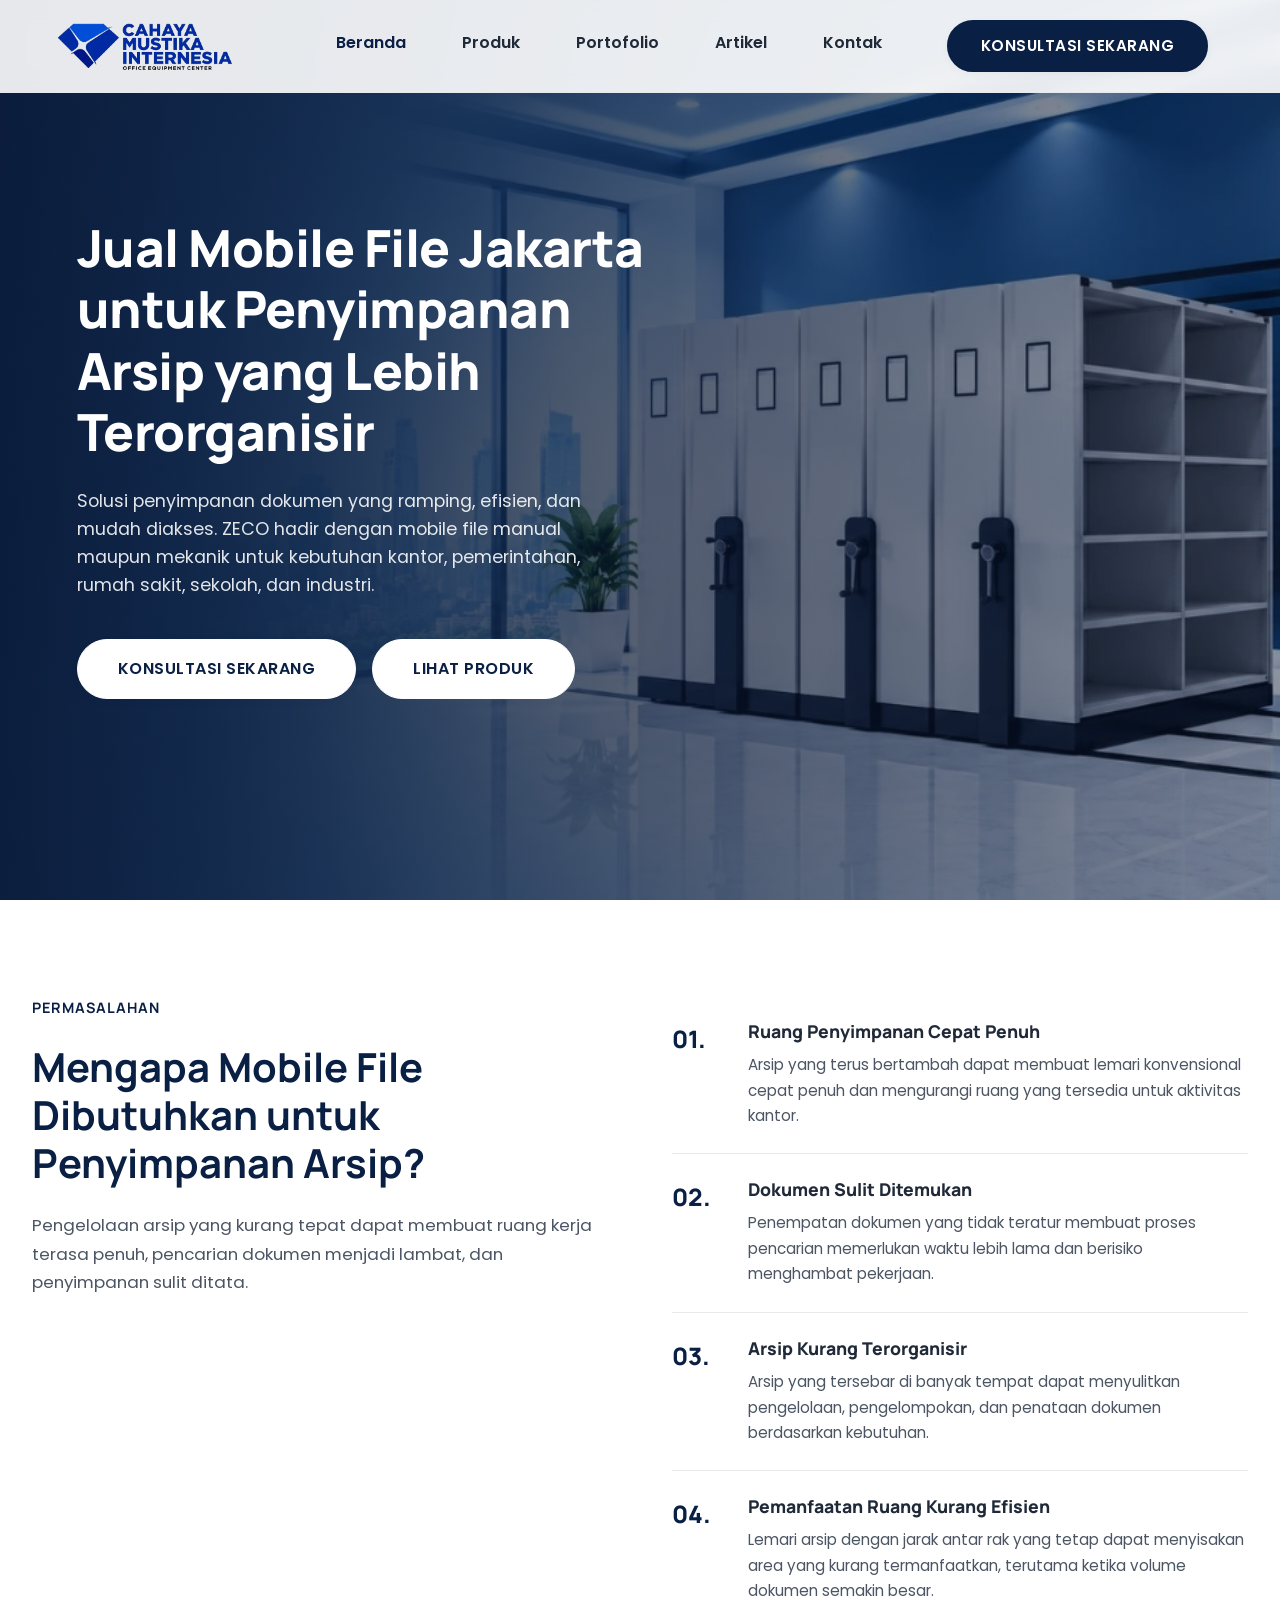
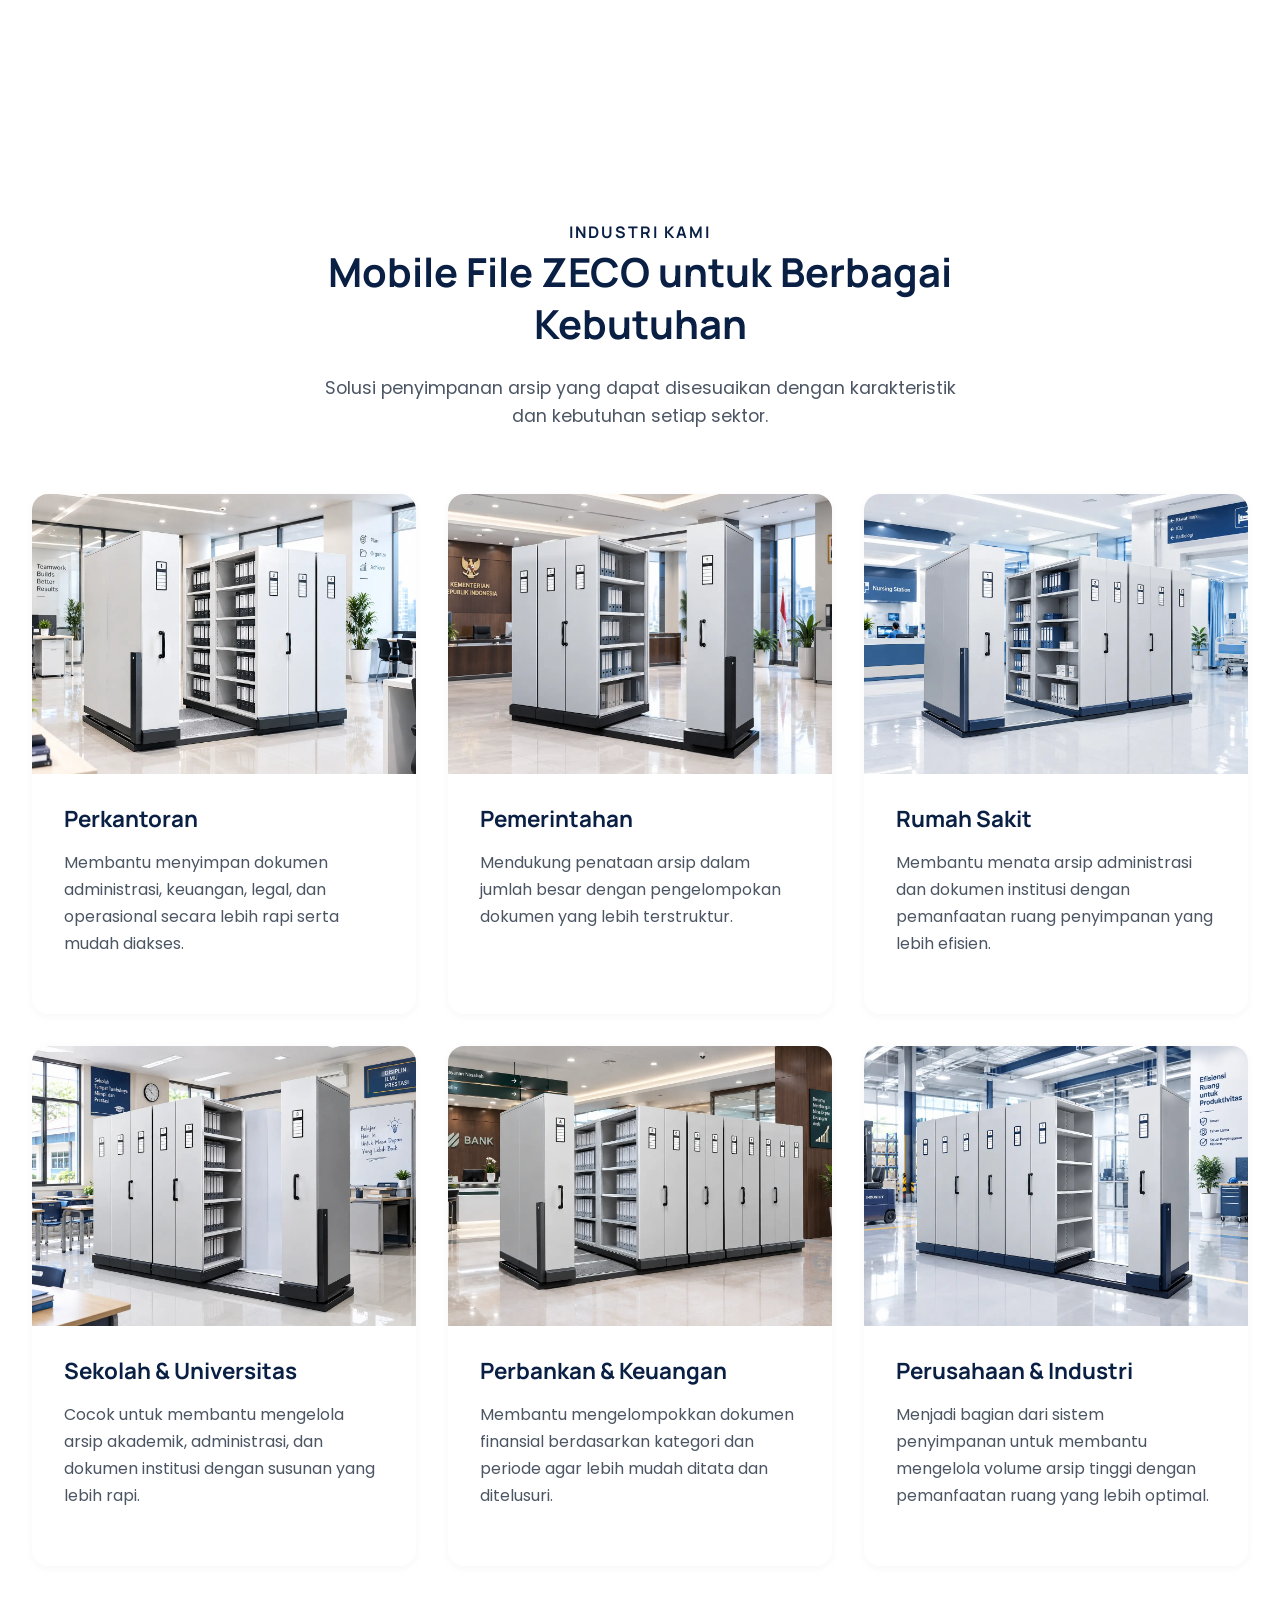
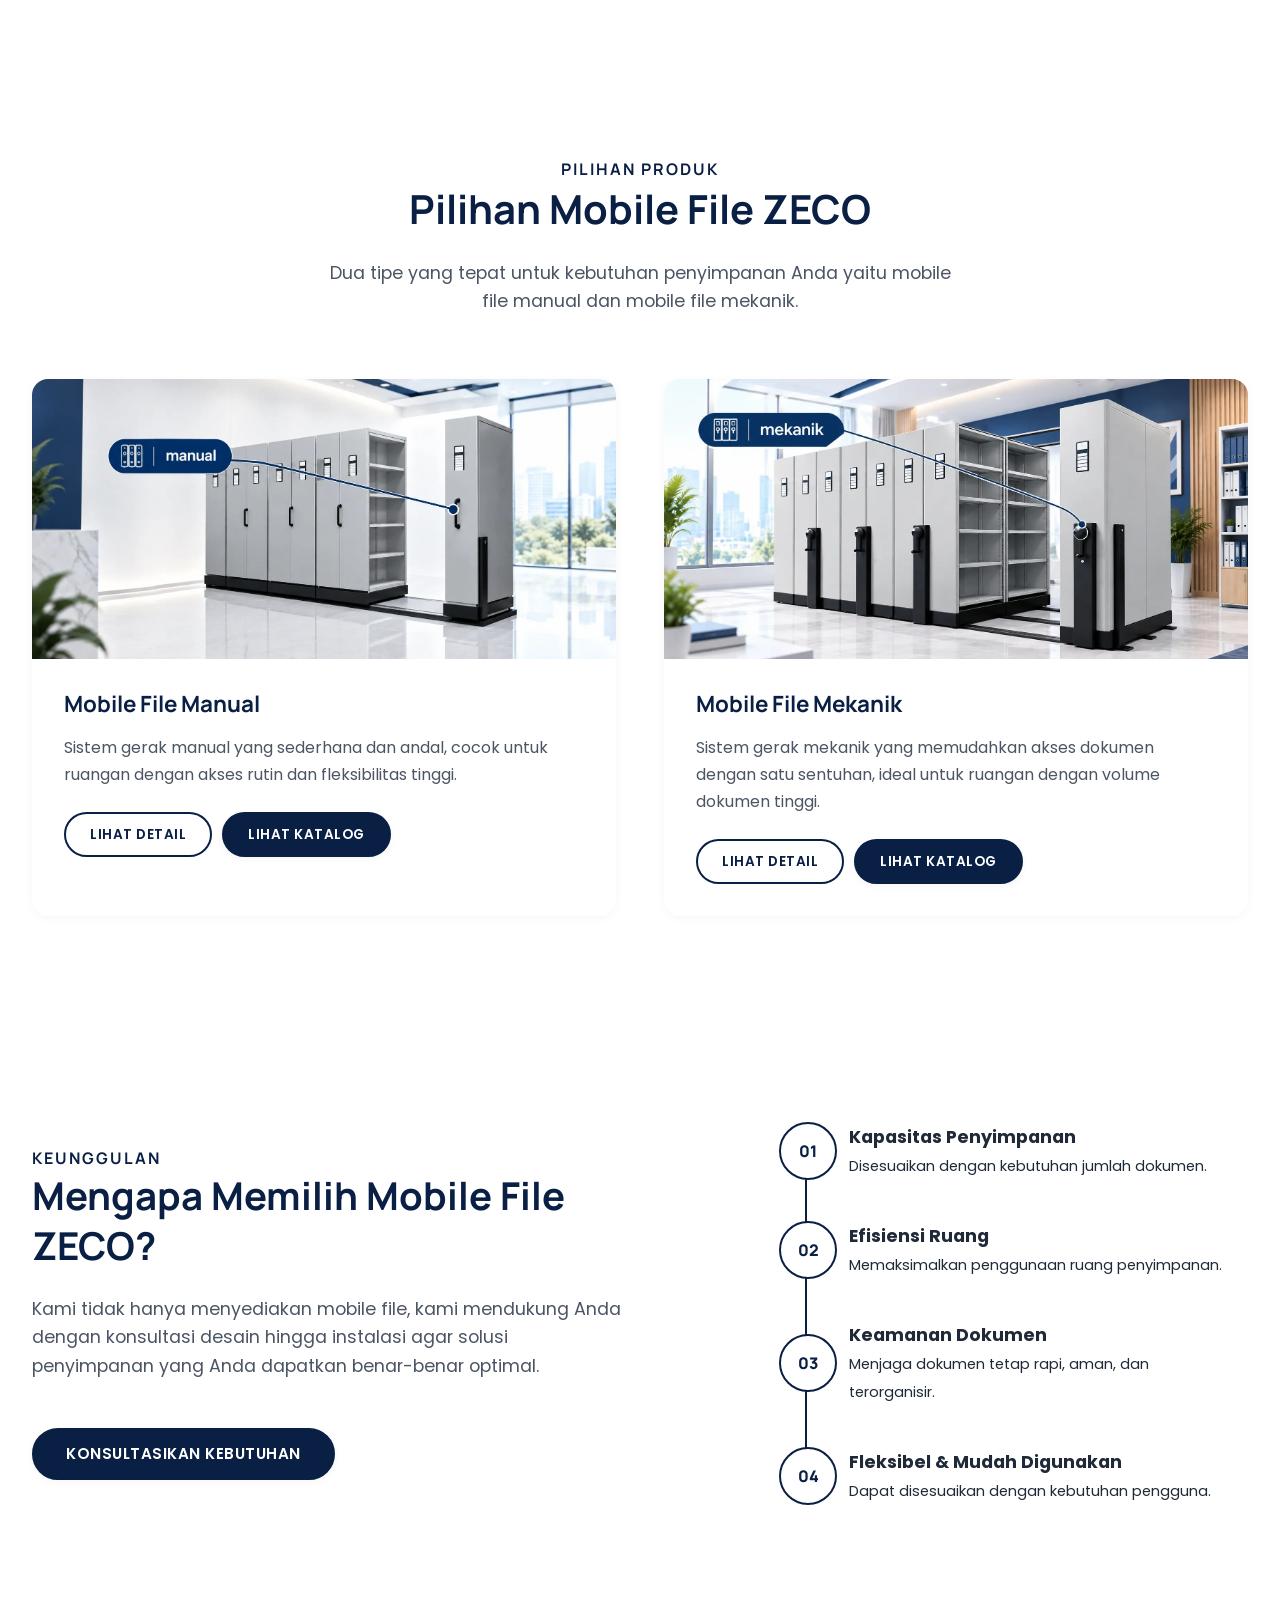
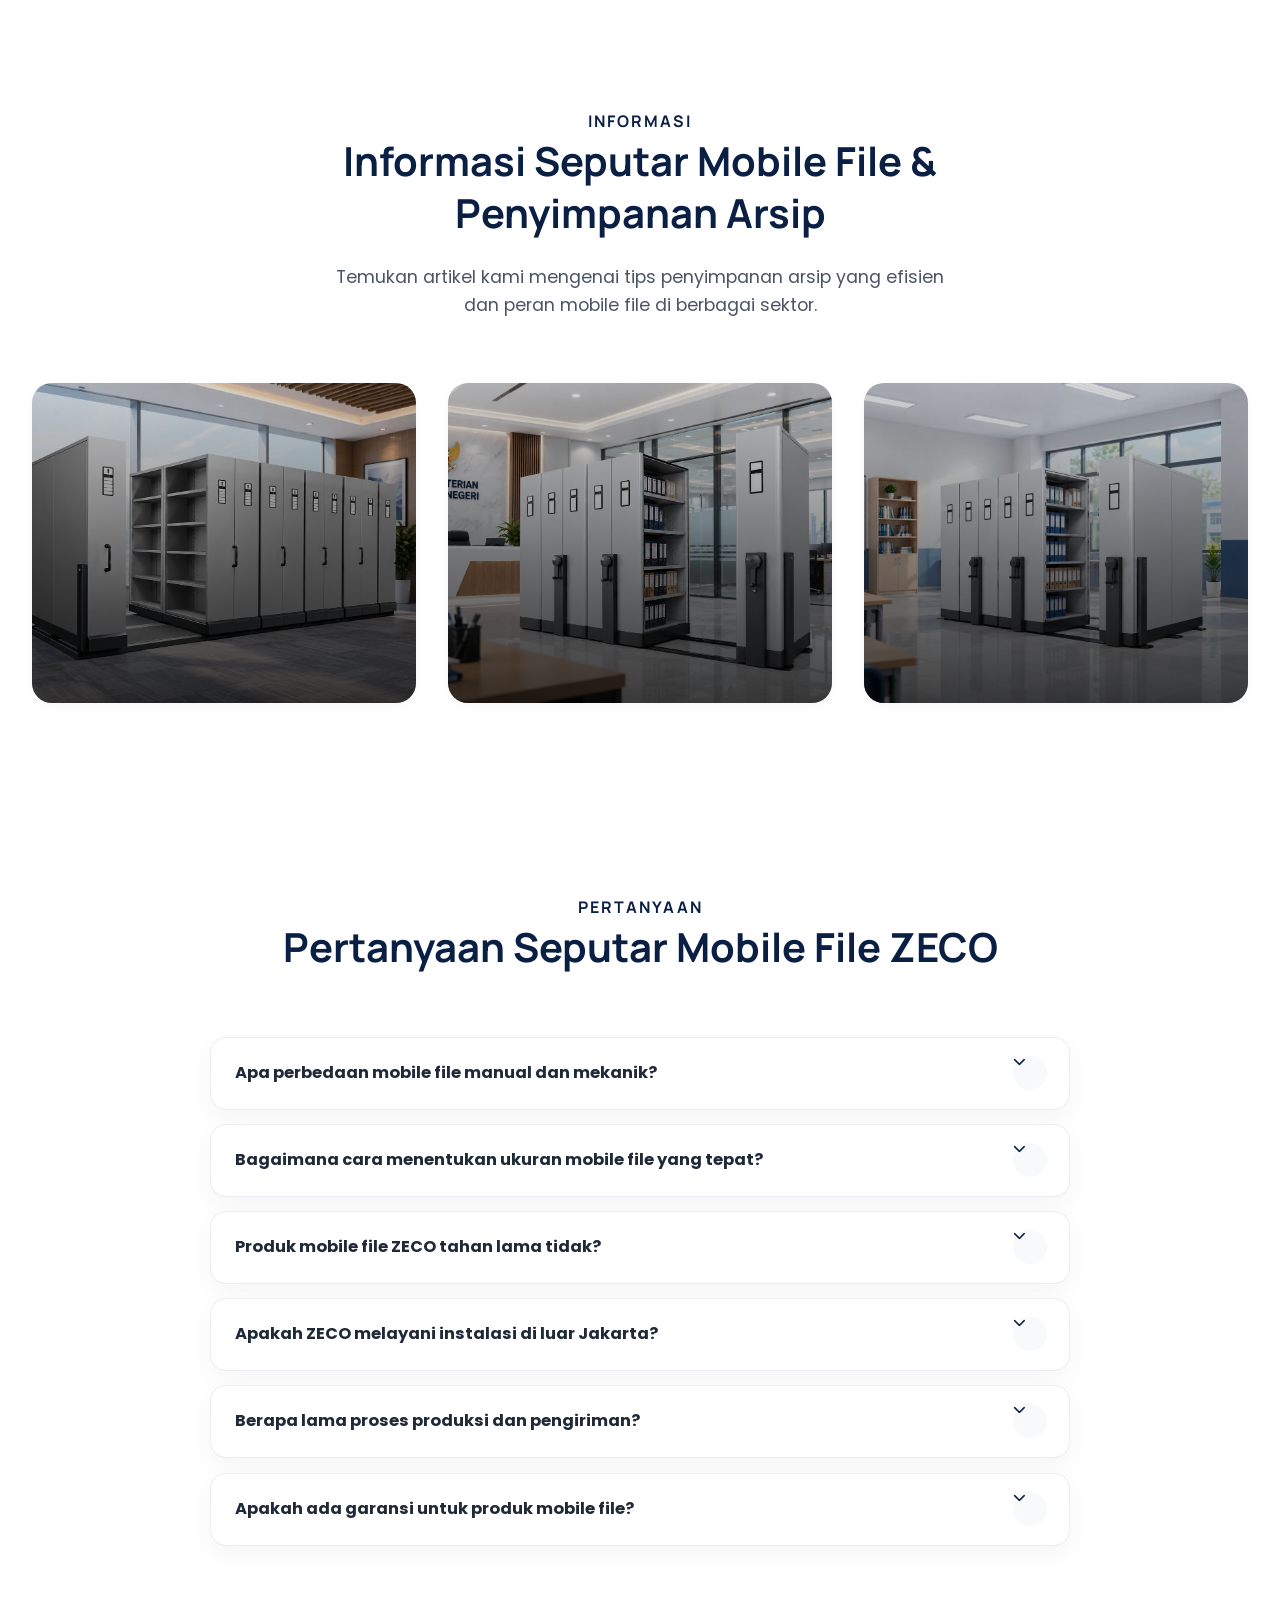
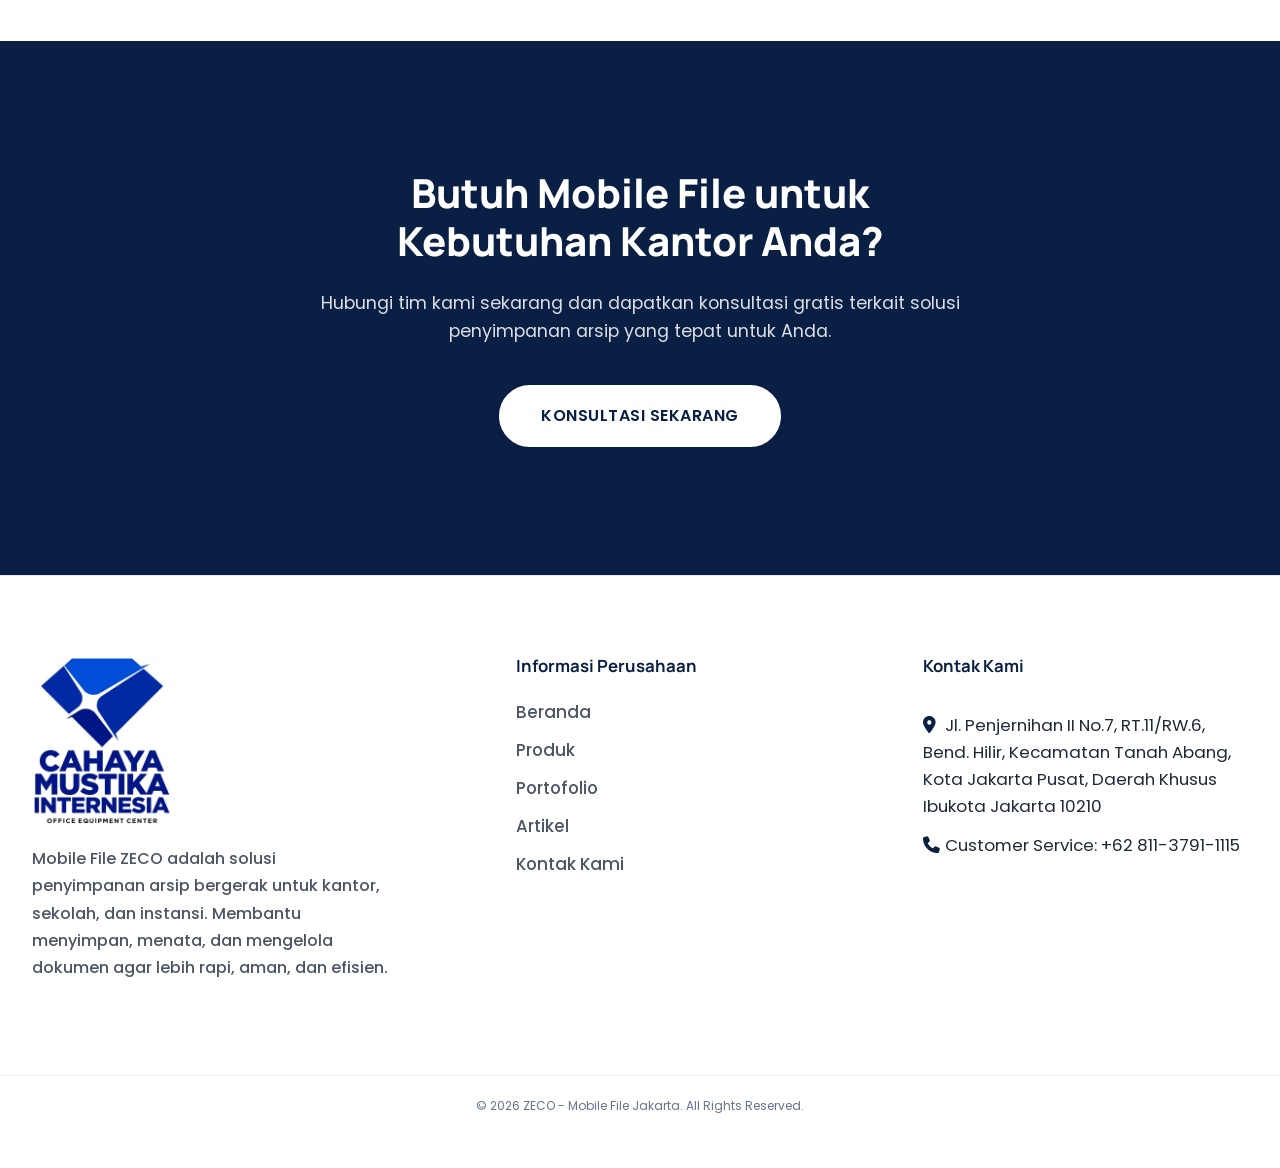
==== commit b1e6d806: "Update website" ====
--- a/index.html
+++ b/index.html
@@ -23,7 +23,7 @@
     <header class="header" id="header">
         <div class="container header-inner">
             <a href="#home" class="logo" aria-label="ZECO Mobile File">
-                <img src="images/logo-zeco-landscape.png" alt="ZECO Mobile File" class="logo-img">
+                <img src="images/logo-zeco-landscape.webp" alt="ZECO Mobile File" class="logo-img">
             </a>
             <nav class="navbar" id="navbar">
                 <ul class="nav-menu">
@@ -31,8 +31,9 @@
                     <li class="nav-item"><a href="produk.html" class="nav-link">Produk</a></li>
 
                     <li class="nav-item"><a href="portofolio.html" class="nav-link">Portofolio</a></li>
-                    <li class="nav-item"><a href="artikel.html" class="nav-link">Artikel</a></li>
-                    <li class="nav-item"><a href="#contact" class="nav-link">Kontak</a></li>
+<li class="nav-item">
+    <a href="artikel.html" class="nav-link">Artikel</a>
+</li>                    <li class="nav-item"><a href="kontak.html" class="nav-link">Kontak</a></li>
                 </ul>
                 <div class="nav-close" id="nav-close"><i class="fas fa-times"></i></div>
             </nav>
@@ -147,7 +148,7 @@
             <div class="industries-grid">
                 <article class="choice-card industry-choice-card animate-on-scroll industry-motion-left">
                     <div class="choice-image">
-                        <img src="images/berbagai-kebutuhan-perkantoran.png" alt="Mobile File untuk Perkantoran">
+                        <img src="images/berbagai-kebutuhan-perkantoran.webp" alt="Mobile File untuk Perkantoran">
                     </div>
                     <div class="choice-content">
                         <h3 class="choice-title">Perkantoran</h3>
@@ -160,7 +161,7 @@
 
                 <article class="choice-card industry-choice-card animate-on-scroll industry-motion-up">
                     <div class="choice-image">
-                        <img src="images/berbagai-kebutuhan-pemerintahan.png" alt="Mobile File untuk Pemerintahan">
+                        <img src="images/berbagai-kebutuhan-pemerintahan.webp" alt="Mobile File untuk Pemerintahan">
                     </div>
                     <div class="choice-content">
                         <h3 class="choice-title">Pemerintahan</h3>
@@ -173,7 +174,7 @@
 
                 <article class="choice-card industry-choice-card animate-on-scroll industry-motion-right">
                     <div class="choice-image">
-                        <img src="images/berbagai-kebutuan-rumahsakit.png" alt="Mobile File untuk Rumah Sakit">
+                        <img src="images/berbagai-kebutuan-rumahsakit.webp" alt="Mobile File untuk Rumah Sakit">
                     </div>
                     <div class="choice-content">
                         <h3 class="choice-title">Rumah Sakit</h3>
@@ -186,7 +187,7 @@
 
                 <article class="choice-card industry-choice-card animate-on-scroll industry-motion-left">
                     <div class="choice-image">
-                        <img src="images/berbagai-kebutuhan-sekolahdanuniversitas.png" alt="Mobile File untuk Sekolah dan Universitas">
+                        <img src="images/berbagai-kebutuhan-sekolahdanuniversitas.webp" alt="Mobile File untuk Sekolah dan Universitas">
                     </div>
                     <div class="choice-content">
                         <h3 class="choice-title">Sekolah &amp; Universitas</h3>
@@ -199,7 +200,7 @@
 
                 <article class="choice-card industry-choice-card animate-on-scroll industry-motion-up">
                     <div class="choice-image">
-                        <img src="images/berbagai-kebutuhan-perbankan2.png" alt="Mobile File untuk Perbankan dan Keuangan">
+                        <img src="images/berbagai-kebutuhan-perbankan2.webp" alt="Mobile File untuk Perbankan dan Keuangan">
                     </div>
                     <div class="choice-content">
                         <h3 class="choice-title">Perbankan &amp; Keuangan</h3>
@@ -212,7 +213,7 @@
 
                 <article class="choice-card industry-choice-card animate-on-scroll industry-motion-right">
                     <div class="choice-image">
-                        <img src="images/berbagai-kebutuhan-perusahaandanindustri.png" alt="Mobile File untuk Perusahaan dan Industri">
+                        <img src="images/berbagai-kebutuhan-perusahaandanindustri.webp" alt="Mobile File untuk Perusahaan dan Industri">
                     </div>
                     <div class="choice-content">
                         <h3 class="choice-title">Perusahaan &amp; Industri</h3>
@@ -242,7 +243,7 @@
             <div class="choices-grid">
                 <div class="choice-card animate-on-scroll" id="manual">
                     <div class="choice-image">
-                        <img src="images/pilihan-mobile-file-manual.png" alt="Mobile File Manual ZECO">
+                        <img src="images/pilihan-mobile-file-manual.webp" alt="Mobile File Manual ZECO">
                     </div>
                     <div class="choice-content">
                         <h3 class="choice-title">Mobile File Manual</h3>
@@ -259,7 +260,7 @@
 
                 <div class="choice-card animate-on-scroll" id="mekanik" style="animation-delay: 0.2s">
                     <div class="choice-image">
-                        <img src="images/pilihan-mobile-file-mekanik.png" alt="Mobile File Mekanik ZECO">
+                        <img src="images/pilihan-mobile-file-mekanik.webp" alt="Mobile File Mekanik ZECO">
                     </div>
                     <div class="choice-content">
                         <h3 class="choice-title">Mobile File Mekanik</h3>
@@ -349,7 +350,7 @@
             <div class="articles-grid">
                 <div class="article-card animate-on-scroll">
                     <div class="article-image">
-                        <img src="images/artikel-5-tips.png" alt="Tips Penyimpanan Arsip Kantor">
+                        <img src="images/artikel-5-tips.webp" alt="Tips Penyimpanan Arsip Kantor">
                     </div>
                     <div class="article-content">
                         <h3 class="article-title">5 Tips Efisien Mengatur Arsip Dokumen di Kantor</h3>
@@ -363,7 +364,7 @@
 
                 <div class="article-card animate-on-scroll" style="animation-delay: 0.1s">
                     <div class="article-image">
-                        <img src="images/artikel-manfaat-mobilefile.png" alt="Mobile File untuk Institusi Pemerintah">
+                        <img src="images/artikel-manfaat-mobilefile.webp" alt="Mobile File untuk Institusi Pemerintah">
                     </div>
                     <div class="article-content">
                         <h3 class="article-title">Manfaat Mobile File untuk Institusi Pemerintah</h3>
@@ -377,7 +378,7 @@
 
                 <div class="article-card animate-on-scroll" style="animation-delay: 0.2s">
                     <div class="article-image">
-                        <img src="images/artikel-panduan-perawatan.png" alt="Perawatan Mobile File yang Benar">
+                        <img src="images/artikel-panduan-perawatan.webp" alt="Perawatan Mobile File yang Benar">
                     </div>
                     <div class="article-content">
                         <h3 class="article-title">Panduan Perawatan Mobile File agar Tahan Lama</h3>
@@ -542,7 +543,7 @@
 
         <div class="footer-col footer-brand">
             <div class="footer-logo">
-                <img src="images/logo-footer.png" alt="ZECO Mobile File - Cahaya Mustika Indonesia">
+                <img src="images/logo-footer.webp" alt="ZECO Mobile File - Cahaya Mustika Indonesia">
             </div>
 
             <p class="footer-description">
@@ -566,7 +567,7 @@
                 <li><a href="#home">Beranda</a></li>
                 <li><a href="produk.html">Produk</a></li>
                 <li><a href="portofolio.html">Portofolio</a></li>
-                <a href="artikel.html" class="nav-link">Artikel</a>
+                <li><a href="/artikel">Artikel</a></li>
                 <li><a href="#contact">Kontak Kami</a></li>
             </ul>
         </div>
--- a/style.css
+++ b/style.css
@@ -231,8 +231,13 @@
 }
 
 .nav-link:hover {
-    color: var(--navy);
-    background: var(--white);
+
+    color: var(--navy);
+
+    background: transparent;
+
+    font-weight: 700;
+
 }
 
 .nav-link.active {
@@ -286,17 +291,17 @@
         font-size: 1rem;
         color: var(--text-dark);
         padding: 0.5rem 1rem;
-        border-radius: 6px;
     }
 
     .nav-link.active {
         color: var(--navy);
     }
 
-    .nav-link:hover {
-        color: var(--navy);
-        background: var(--gray-light);
-    }
+    .nav-link:hover { 
+    color: var(--navy); 
+    background: transparent; 
+    font-weight: 700;
+}
 
     .nav-close {
         display: none;
@@ -475,7 +480,7 @@
     position: absolute;
     inset: 0;
     z-index: -2;
-    background-image: url("images/hero-section.jpeg");
+    background-image: url("images/hero-section.webp");
     background-size: cover;
     background-position: center;
     background-repeat: no-repeat;
@@ -877,8 +882,10 @@
 }
 
 .article-image {
+    position: absolute;
+    inset: 0;
     width: 100%;
-    height: 180px;
+    height: 100%;
     overflow: hidden;
 }
 
@@ -887,6 +894,18 @@
     height: 100%;
     object-fit: cover;
     transition: transform 0.5s ease;
+}
+
+.article-image::after {
+    content: "";
+    position: absolute;
+    inset: 0;
+    background: linear-gradient(
+        to top,
+        rgba(0, 0, 0, 0.75),
+        rgba(0, 0, 0, 0.15)
+    );
+    z-index: 1;
 }
 
 .article-card:hover .article-image img {
@@ -1631,6 +1650,170 @@
     }
 }
 
+/* =========================================
+   HALAMAN DETAIL PRODUK
+========================================= */
+
+.product-detail-page {
+    display: none;
+    position: fixed;
+    inset: 0;
+    z-index: 99999;
+    background: #ffffff;
+    overflow-y: auto;
+}
+
+.product-detail-inner {
+    width: min(1100px, 92%);
+    margin: 0 auto;
+    padding: 110px 0 70px;
+}
+
+.product-detail-back {
+    display: inline-flex;
+    align-items: center;
+    gap: 8px;
+    margin-bottom: 25px;
+    color: #64748b;
+    font-size: 14px;
+    font-weight: 600;
+    text-decoration: none;
+}
+
+.product-detail-back:hover {
+    color: var(--navy);
+}
+
+/* =========================================
+   DETAIL PRODUK - CLEAN & ELEGAN
+========================================= */
+
+.product-detail-content {
+    background: #ffffff;
+    border: none;
+    border-radius: 0;
+    padding: 0;
+    box-shadow: none;
+}
+
+.product-detail-layout {
+    display: grid;
+    grid-template-columns: 1fr 1fr;
+    gap: 30px;
+    align-items: start;
+}
+
+/* Gambar Produk */
+.product-detail-content .product-detail-image {
+    background: #f7f9fc;
+    border: 1px solid #edf0f4;
+    border-radius: 10px;
+    min-height: 360px;
+    display: flex;
+    align-items: center;
+    justify-content: center;
+    padding: 25px;
+}
+
+.product-detail-content .modal-product-img {
+    display: block;
+    width: 100%;
+    height: 330px;
+    object-fit: contain;
+    background: transparent;
+    border: none;
+    border-radius: 0;
+    padding: 0;
+}
+
+/* Informasi Produk */
+.product-detail-info {
+    padding-top: 2px;
+}
+
+.product-detail-label {
+    display: inline-block;
+    margin-bottom: 12px;
+    padding: 6px 11px;
+    border-radius: 20px;
+    background: #eef3fa;
+    color: var(--navy);
+    font-family: 'Manrope', sans-serif;
+    font-size: 10px;
+    font-weight: 800;
+    letter-spacing: 1.2px;
+    text-transform: uppercase;
+}
+
+.product-detail-title {
+    margin: 0 0 20px;
+    padding-bottom: 18px;
+    border-bottom: 1px solid #e5e7eb;
+    color: #14284b;
+    font-family: 'Manrope', sans-serif;
+    font-size: 32px;
+    line-height: 1.2;
+    font-weight: 800;
+    letter-spacing: -0.5px;
+}
+
+/* Tabel Spesifikasi */
+.product-detail-info .modal-specs-table {
+    width: 100%;
+    border-collapse: collapse;
+    margin: 0 0 25px;
+}
+
+.product-detail-info .modal-specs-table td {
+    padding: 11px 0;
+    border-bottom: 1px solid #e5e7eb;
+    background: transparent;
+    color: #718096;
+    font-family: 'Manrope', sans-serif;
+    font-size: 12px;
+    line-height: 1.5;
+}
+
+.product-detail-info .modal-specs-table td:first-child {
+    width: 45%;
+    color: #718096;
+    font-weight: 500;
+}
+
+.product-detail-info .modal-specs-table td:last-child {
+    color: #26344d;
+    font-weight: 700;
+    text-align: right;
+}
+/* Mobile */
+@media (max-width: 768px) {
+
+    .product-detail-inner {
+        width: 90%;
+        padding: 95px 0 50px;
+    }
+
+    .product-detail-content {
+        padding: 20px;
+    }
+
+    .product-detail-title {
+        font-size: 27px;
+    }
+
+    .product-detail-layout {
+    grid-template-columns: 1fr;
+    gap: 25px;
+}
+
+    .product-detail-content .modal-product-img {
+        height: 300px;
+    }
+
+    .product-detail-content .modal-wa-btn {
+        width: 100%;
+    }
+}
 
 /* =========================================================
    MOTION SYSTEM
@@ -1855,10 +2038,15 @@
 /* ===== ARTICLES ===== */
 
 .article-card {
-    transition:
-        opacity 0.75s var(--motion-ease),
-        transform 0.75s var(--motion-ease),
-        box-shadow 0.3s ease;
+    position: relative;
+    height: 320px;
+    background: var(--white);
+    border-radius: 20px;
+    overflow: hidden;
+    box-shadow: var(--shadow-sm);
+    transition: all 0.3s ease;
+    opacity: 0;
+    transform: translateY(20px);
 }
 
 .article-card:hover .article-image img {
@@ -2074,7 +2262,7 @@
             rgba(6, 20, 48, 0.65) 75%,
             rgba(6, 20, 48, 0.35) 100%
         ),
-        url("images/herosection-produk.png");
+        url("images/herosection-produk.webp");
     background-size: cover;
     background-position: center right;
     background-repeat: no-repeat;
@@ -2939,7 +3127,8 @@
 /* Article Page Hero / Title */
 .article-page-hero {
     background: var(--white);
-    padding-block: 5rem 3.5rem;
+    padding-top: 5.5rem;
+    padding-bottom: 2rem;
     text-align: center;
     border-bottom: 1px solid var(--gray);
 }
@@ -2973,45 +3162,39 @@
     line-height: 1.7;
 }
 
-/* Article Featured (Main Article) */
+/* CARD ARTIKEL UTAMA - GAMBAR DI ATAS, TEKS DI BAWAH */
 .article-feature {
-    position: relative;
-    height: 330px;
+    display: flex;
+    flex-direction: column;
+    width: 100%;
+    background: var(--white);
+    border: 1px solid #e1e7ef;
+    border-radius: 16px;
     overflow: hidden;
-    border-radius: 20px;
-    box-shadow: var(--shadow-lg);
-    margin-bottom: 3rem;
+    box-shadow: var(--shadow-sm);
+    margin-bottom: 2rem;
 }
 
 .article-feature-image {
-    position: absolute;
-    inset: 0;
+    order: 1;
     width: 100%;
-    height: 100%;
+    height: 420px;
+    overflow: hidden;
 }
 
 .article-feature-image img {
     width: 100%;
     height: 100%;
     object-fit: cover;
-}
-
-.article-feature-overlay {
-    position: absolute;
-    inset: 0;
-    background: rgba(10, 31, 68, 0.55);
-    z-index: 1;
+    display: block;
 }
 
 .article-feature-content {
-    position: relative;
-    z-index: 2;
-    padding: 2rem;
-    color: var(--white);
-    max-width: 55%;
+    order: 2;
     display: flex;
     flex-direction: column;
-    gap: 1rem;
+    justify-content: center;
+    padding: 2.5rem;
 }
 
 .article-feature-meta {
@@ -3044,33 +3227,27 @@
 
 .article-feature-title {
     font-family: 'Manrope', sans-serif;
-    font-size: clamp(1.5rem, 2.8vw, 2rem);
+    font-size: clamp(1.7rem, 2.5vw, 2.2rem);
     font-weight: 700;
-    color: var(--white);
+    color: var(--navy);
     line-height: 1.3;
-    margin: 0;
+    margin: 0 0 10px 0;
 }
 
 .article-feature-description {
     font-family: 'Poppins', sans-serif;
     font-size: 1rem;
-    color: rgba(255, 255, 255, 0.82);
+    color: #5d6b82;
     line-height: 1.7;
 }
 
 .btn-article-nav {
-    display: inline-flex;
-    align-items: center;
-    gap: 0.5rem;
-    padding: 0.8rem 1.75rem;
-    background: var(--white);
+    align-self: flex-start;
+    padding: 0;
+    background: transparent;
     color: var(--navy);
     font-weight: 600;
     font-size: 0.95rem;
-    border-radius: 50px;
-    border: none;
-    cursor: pointer;
-    transition: all 0.3s ease;
 }
 
 .btn-article-nav:hover {
@@ -3099,3 +3276,370 @@
     max-width: 1200px;
     margin-inline: auto;
 }
+/* Hilangkan background abu-abu pada tabel detail produk */
+.product-detail-page .modal-specs-table,
+.product-detail-page .modal-specs-table tr,
+.product-detail-page .modal-specs-table td {
+    background: #ffffff !important;
+}
+/* Rapikan jarak pada halaman Artikel */
+.article-list-section {
+    padding-top: 5px !important;
+    padding-bottom: 60px !important;
+}
+
+.article-list-section-header {
+    margin-bottom: 25px !important;
+}
+
+/* Jarak isi card artikel */
+.article-list-content h3 {
+    margin-bottom: 8px !important;
+}
+
+.article-list-content p {
+    margin-bottom: 10px !important;
+}
+
+.article-list-content .btn-article-nav,
+.article-list-content a {
+    margin-top: 5px !important;
+}
+.article-list-content {
+    padding-top: 10px !important;
+}
+
+.article-list-card .article-list-image {
+    height: 250px !important;
+    overflow: hidden;
+}
+
+.article-list-card .article-list-image img {
+    width: 100%;
+    height: 100%;
+    object-fit: cover;
+    display: block;
+}
+
+/* Animasi card artikel */
+.article-list-card {
+    transition: transform 0.3s ease, box-shadow 0.3s ease;
+}
+
+.article-list-card:hover {
+    transform: translateY(-6px);
+    box-shadow: 0 12px 30px rgba(15, 35, 70, 0.12);
+}
+
+/* Animasi gambar */
+.article-list-card .article-list-image {
+    overflow: hidden;
+}
+
+.article-list-card .article-list-image img {
+    transition: transform 0.4s ease;
+}
+
+.article-list-card:hover .article-list-image img {
+    transform: scale(1.04);
+}
+/* =====================================================
+   HALAMAN KONTAK
+===================================================== */
+
+.contact-page {
+    background: #ffffff;
+}
+
+/* HERO */
+.contact-hero {
+    padding: 150px 20px 80px;
+    background: #ffffff;
+    text-align: center;
+}
+
+.contact-hero-content {
+    max-width: 800px;
+    margin: 0 auto;
+}
+
+.contact-eyebrow,
+.contact-section-label {
+    display: inline-block;
+    margin-bottom: 14px;
+    color: var(--navy);
+    font-family: 'Manrope', sans-serif;
+    font-size: 12px;
+    font-weight: 800;
+    letter-spacing: 1.5px;
+}
+
+.contact-hero h1 {
+    margin: 0 auto 20px;
+    color: var(--navy);
+    font-family: 'Manrope', sans-serif;
+    font-size: clamp(2.4rem, 5vw, 3.5rem);
+    line-height: 1.15;
+    font-weight: 800;
+}
+
+.contact-hero h1 span {
+    display: block;
+}
+
+.contact-hero p {
+    max-width: 680px;
+    margin: 0 auto;
+    color: var(--text-light);
+    font-family: 'Poppins', sans-serif;
+    font-size: 1rem;
+    line-height: 1.8;
+}
+
+
+/* INFORMASI KONTAK */
+.contact-info-section {
+    padding: 70px 20px 90px;
+    background: #f8fafc;
+}
+
+.contact-layout {
+    display: grid;
+    grid-template-columns: 1.1fr 0.9fr;
+    gap: 70px;
+    align-items: center;
+}
+
+.contact-information h2 {
+    margin: 0 0 15px;
+    color: var(--navy);
+    font-family: 'Manrope', sans-serif;
+    font-size: 2.2rem;
+    font-weight: 800;
+}
+
+.contact-intro {
+    max-width: 550px;
+    margin-bottom: 35px;
+    color: var(--text-light);
+    font-family: 'Poppins', sans-serif;
+    line-height: 1.7;
+}
+
+
+/* ITEM KONTAK */
+.contact-item {
+    display: flex;
+    gap: 18px;
+    margin-bottom: 28px;
+}
+
+.contact-icon {
+    flex-shrink: 0;
+    width: 48px;
+    height: 48px;
+    display: flex;
+    align-items: center;
+    justify-content: center;
+    border-radius: 10px;
+    background: #ffffff;
+    color: var(--navy);
+    box-shadow: 0 5px 18px rgba(15, 35, 70, 0.08);
+}
+
+.contact-item h3 {
+    margin: 0 0 6px;
+    color: var(--navy);
+    font-family: 'Manrope', sans-serif;
+    font-size: 15px;
+    font-weight: 800;
+}
+
+.contact-item p {
+    max-width: 500px;
+    margin: 0;
+    color: #64748b;
+    font-family: 'Poppins', sans-serif;
+    font-size: 14px;
+    line-height: 1.7;
+}
+
+.contact-whatsapp {
+    display: inline-flex;
+    align-items: center;
+    gap: 8px;
+    margin-top: 9px;
+    color: var(--navy);
+    font-family: 'Manrope', sans-serif;
+    font-size: 13px;
+    font-weight: 700;
+    text-decoration: none;
+}
+
+.contact-whatsapp:hover {
+    opacity: 0.75;
+}
+
+
+/* CARD KONSULTASI */
+.contact-card {
+    padding: 45px;
+    background: #ffffff;
+    border: 1px solid #e8edf3;
+    border-radius: 16px;
+    box-shadow: 0 15px 40px rgba(15, 35, 70, 0.08);
+}
+
+.contact-card-icon {
+    width: 55px;
+    height: 55px;
+    display: flex;
+    align-items: center;
+    justify-content: center;
+    margin-bottom: 22px;
+    border-radius: 12px;
+    background: #f1f5f9;
+    color: var(--navy);
+    font-size: 20px;
+}
+
+.contact-card > span {
+    color: var(--navy);
+    font-family: 'Manrope', sans-serif;
+    font-size: 11px;
+    font-weight: 800;
+    letter-spacing: 1.3px;
+}
+
+.contact-card h2 {
+    margin: 12px 0 15px;
+    color: var(--navy);
+    font-family: 'Manrope', sans-serif;
+    font-size: 2rem;
+    line-height: 1.25;
+    font-weight: 800;
+}
+
+.contact-card p {
+    margin-bottom: 28px;
+    color: #64748b;
+    font-family: 'Poppins', sans-serif;
+    font-size: 14px;
+    line-height: 1.8;
+}
+
+.contact-main-button {
+    display: inline-flex;
+    align-items: center;
+    gap: 9px;
+}
+
+
+/* LOKASI */
+.contact-location {
+    padding: 90px 20px;
+    background: #ffffff;
+}
+
+.location-box {
+    display: grid;
+    grid-template-columns: 1fr 0.8fr;
+    min-height: 300px;
+    overflow: hidden;
+    border: 1px solid #e8edf3;
+    border-radius: 16px;
+    background: #f8fafc;
+}
+
+.location-content {
+    padding: 50px;
+}
+
+.location-content h2 {
+    margin: 0 0 15px;
+    color: var(--navy);
+    font-family: 'Manrope', sans-serif;
+    font-size: 2rem;
+    font-weight: 800;
+}
+
+.location-content p {
+    max-width: 500px;
+    margin-bottom: 25px;
+    color: #64748b;
+    font-family: 'Poppins', sans-serif;
+    line-height: 1.7;
+}
+
+.location-button {
+    display: inline-flex;
+    align-items: center;
+    gap: 9px;
+    padding: 12px 20px;
+    border-radius: 7px;
+    background: var(--navy);
+    color: #ffffff;
+    font-family: 'Manrope', sans-serif;
+    font-size: 13px;
+    font-weight: 700;
+    text-decoration: none;
+    transition: 0.3s ease;
+}
+
+.location-button:hover {
+    transform: translateY(-2px);
+}
+
+.location-visual {
+    display: flex;
+    flex-direction: column;
+    align-items: center;
+    justify-content: center;
+    background: #eef2f7;
+    color: var(--navy);
+}
+
+.location-visual i {
+    margin-bottom: 12px;
+    font-size: 45px;
+}
+
+.location-visual span {
+    font-family: 'Manrope', sans-serif;
+    font-size: 14px;
+    font-weight: 800;
+}
+
+
+/* RESPONSIVE */
+@media (max-width: 768px) {
+
+    .contact-hero {
+        padding: 125px 20px 60px;
+    }
+
+    .contact-layout {
+        grid-template-columns: 1fr;
+        gap: 40px;
+    }
+
+    .contact-information h2 {
+        font-size: 1.9rem;
+    }
+
+    .contact-card {
+        padding: 30px;
+    }
+
+    .location-box {
+        grid-template-columns: 1fr;
+    }
+
+    .location-content {
+        padding: 35px 25px;
+    }
+
+    .location-visual {
+        min-height: 180px;
+    }
+}
